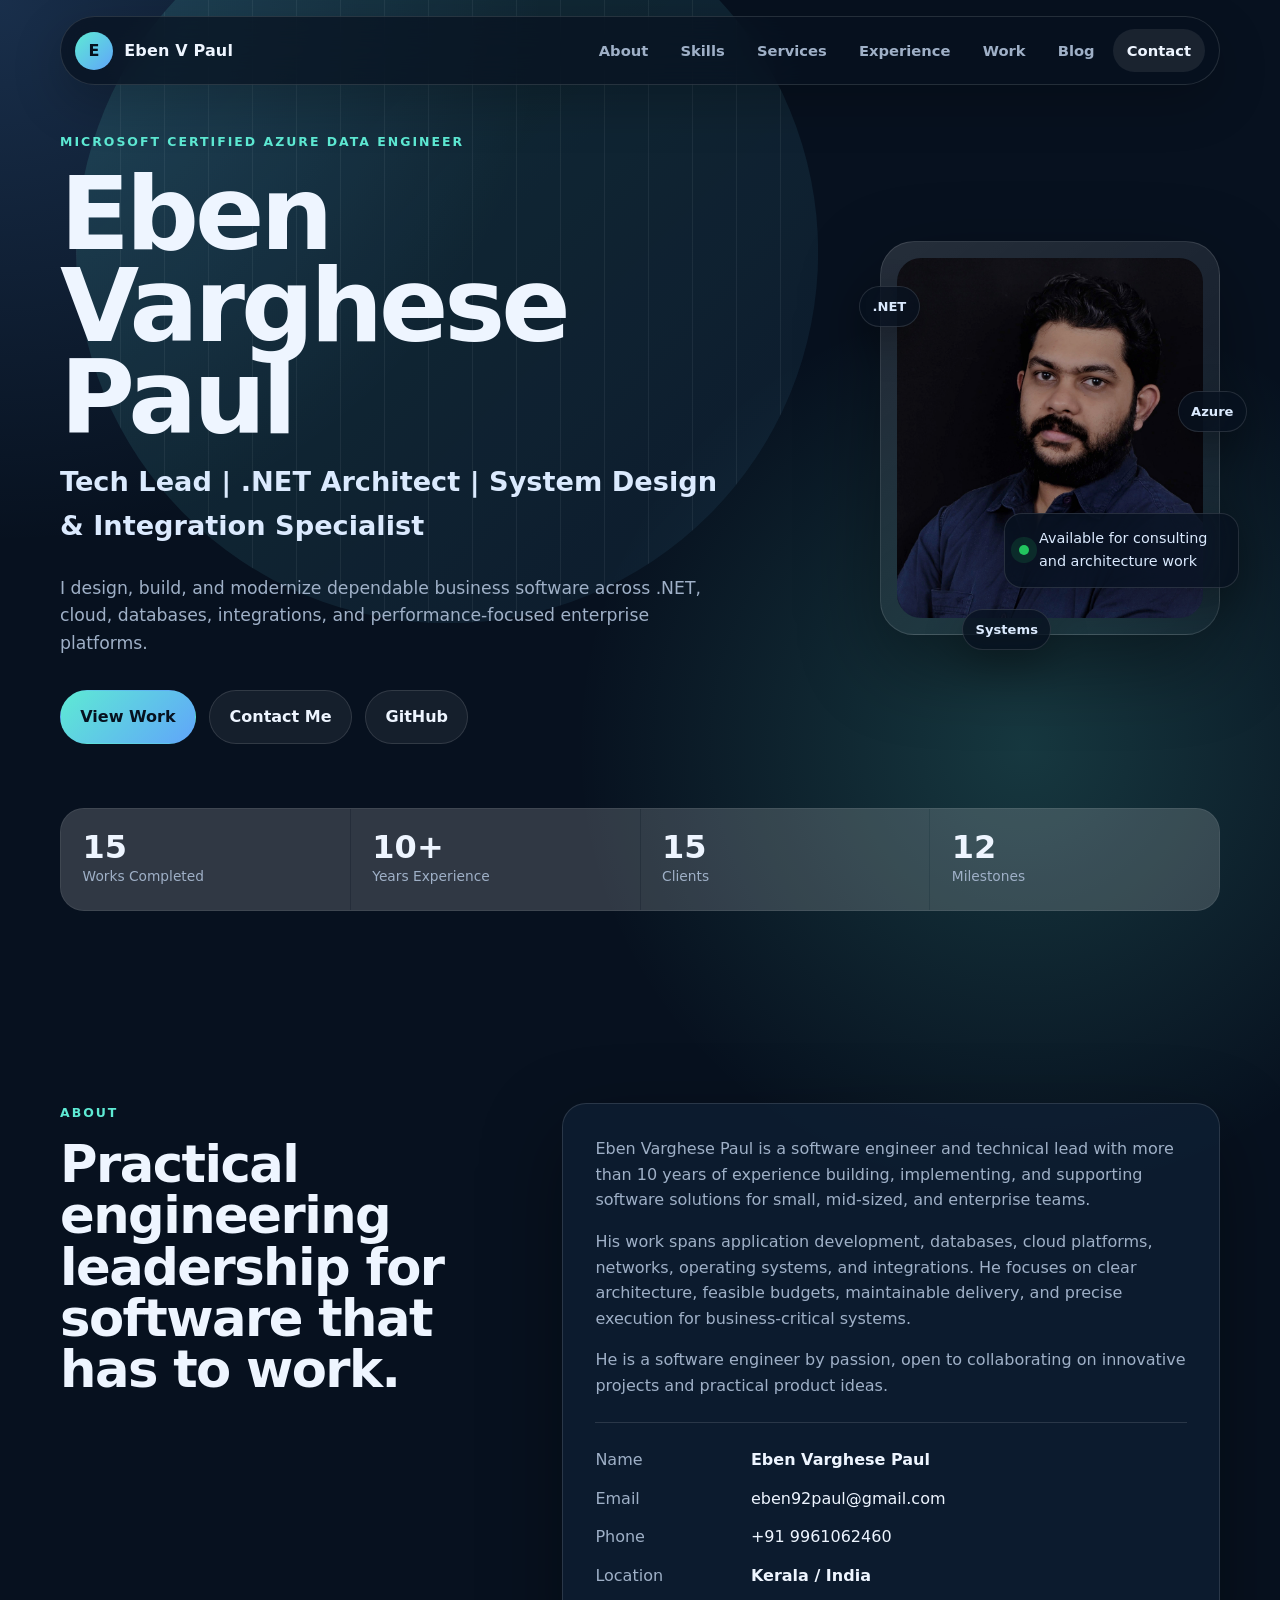
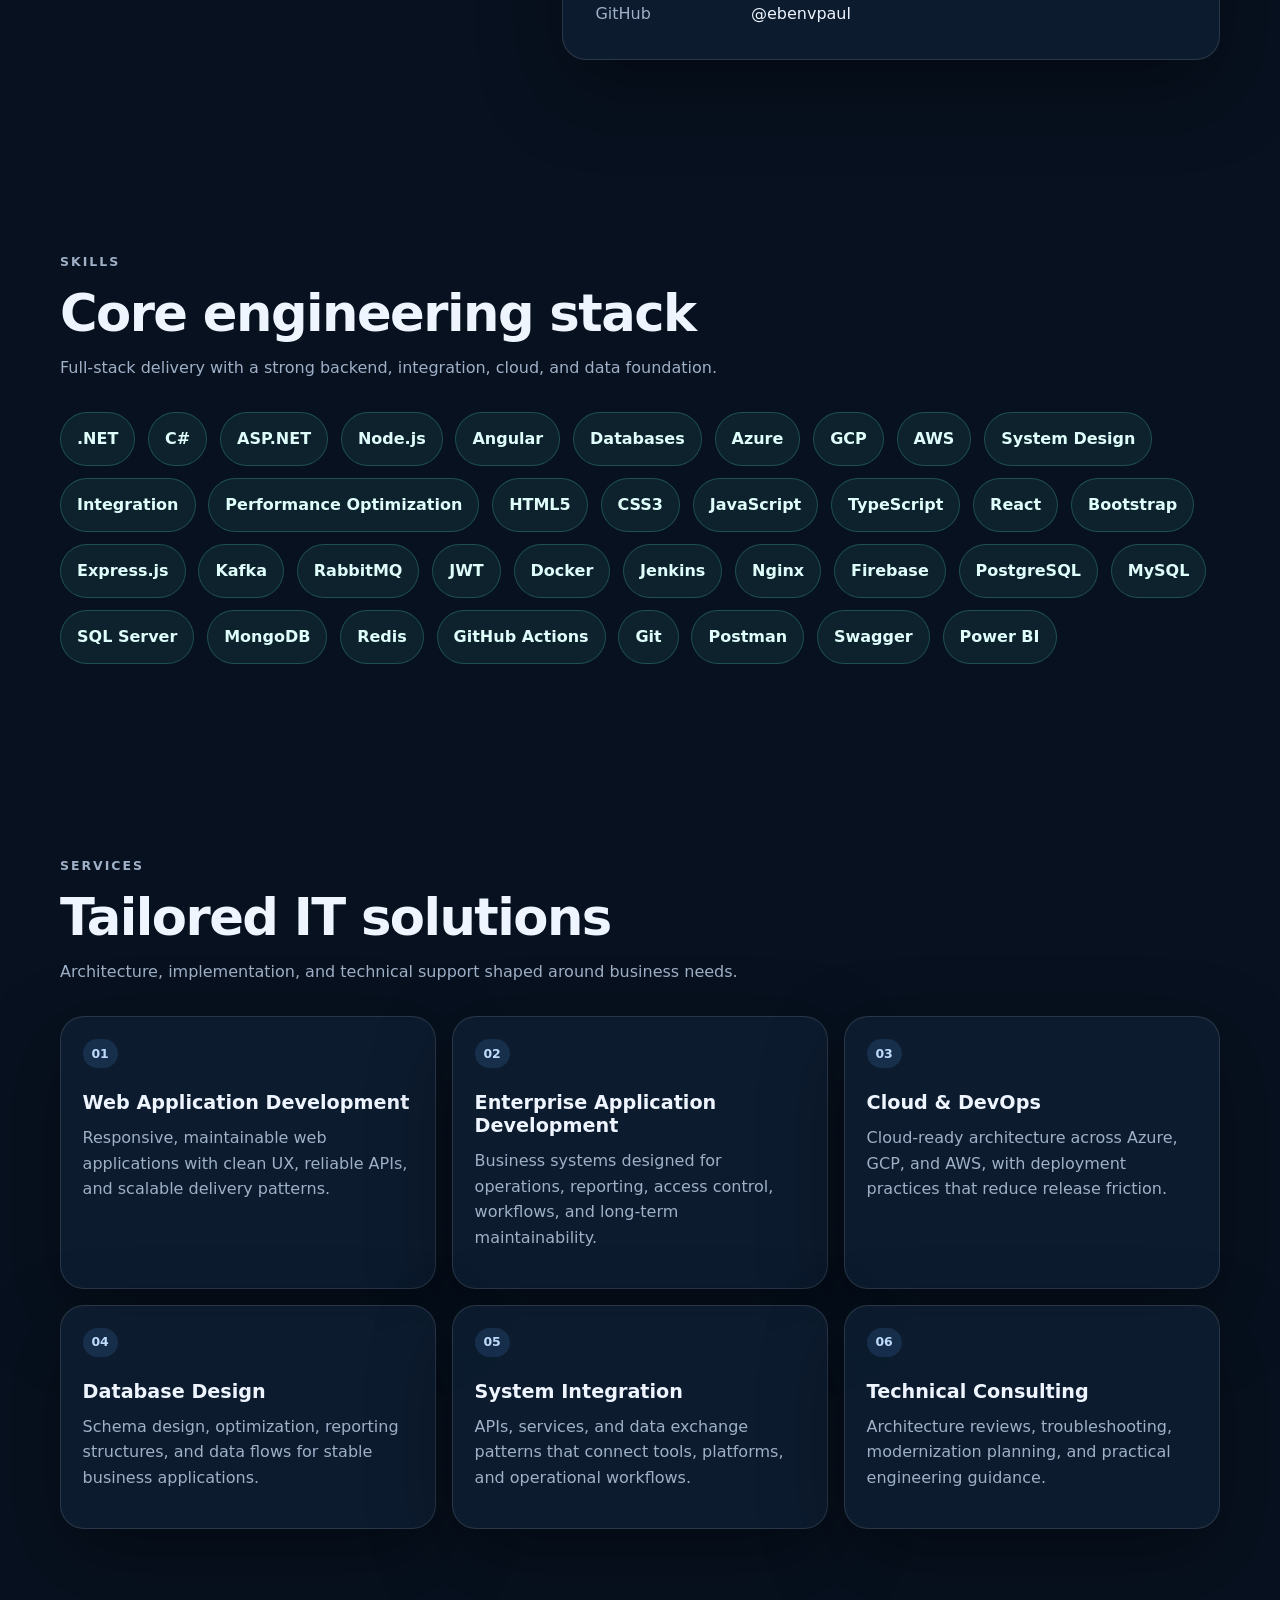
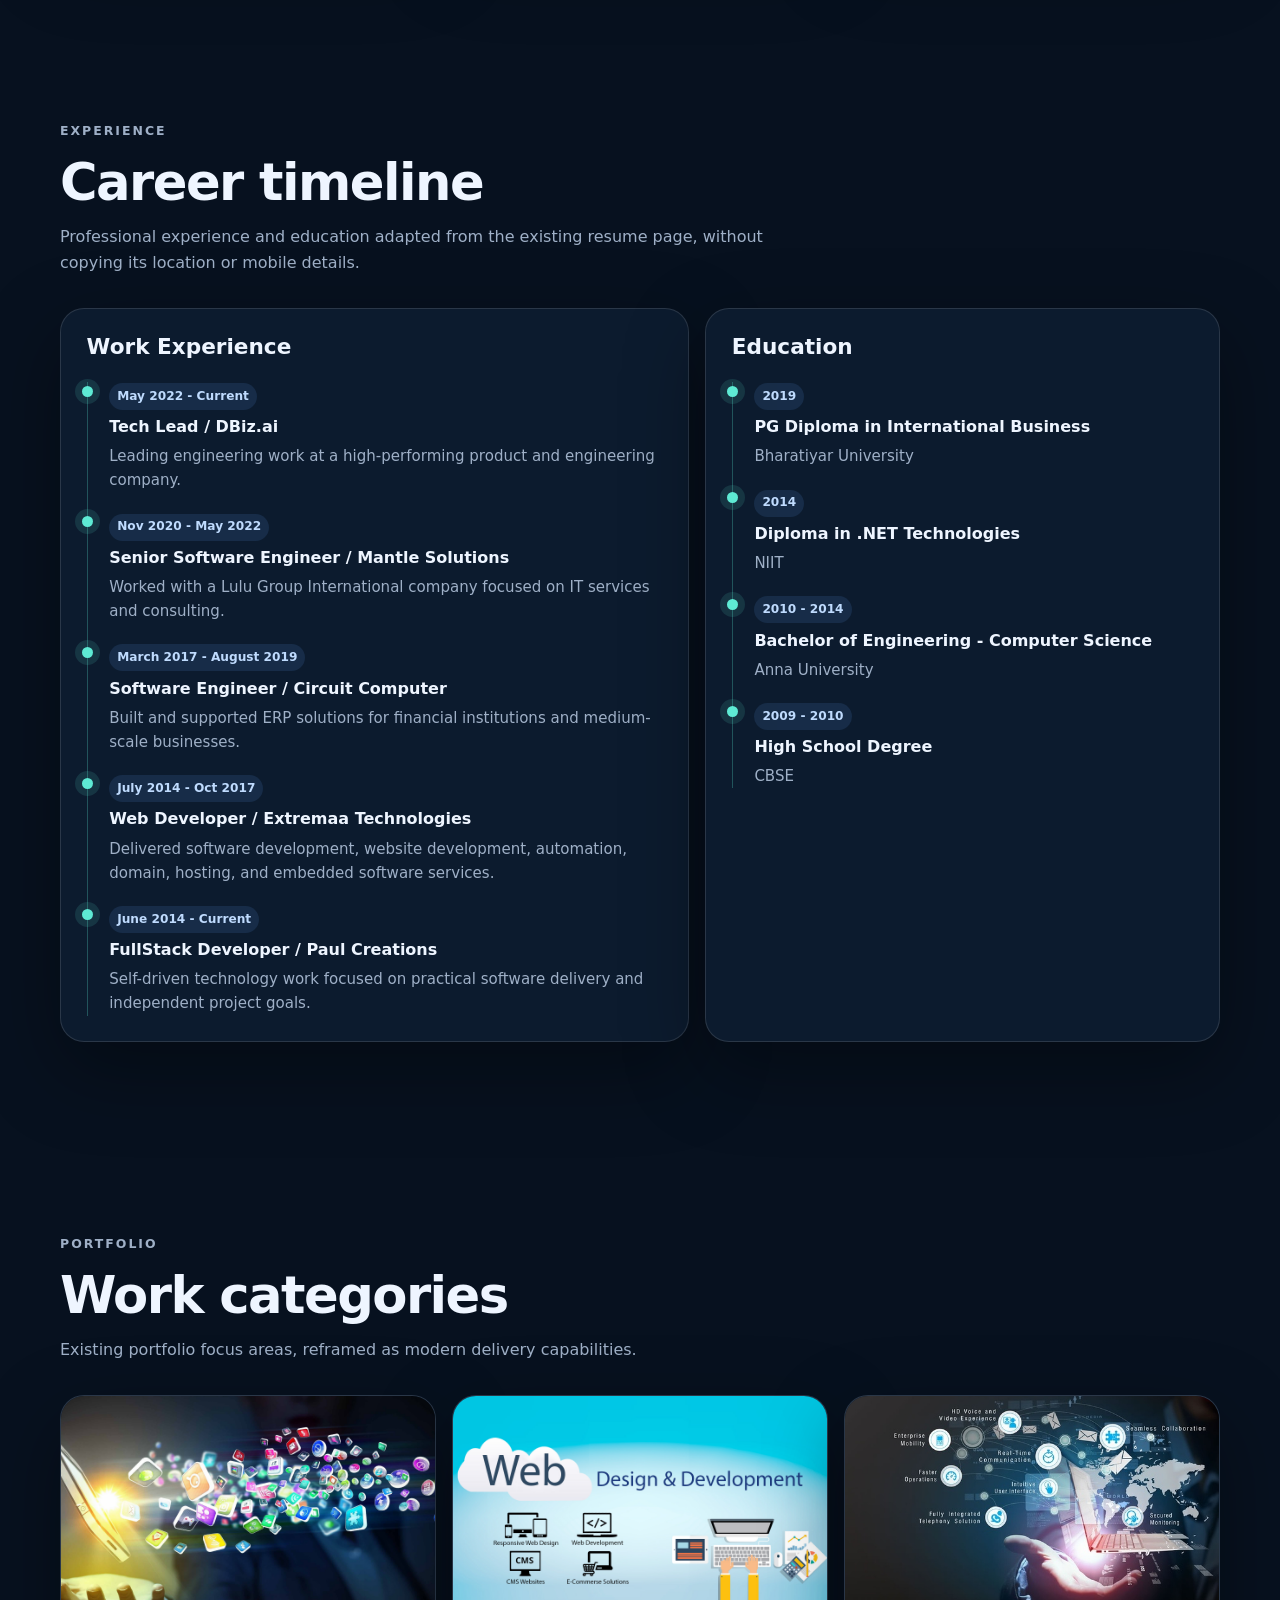
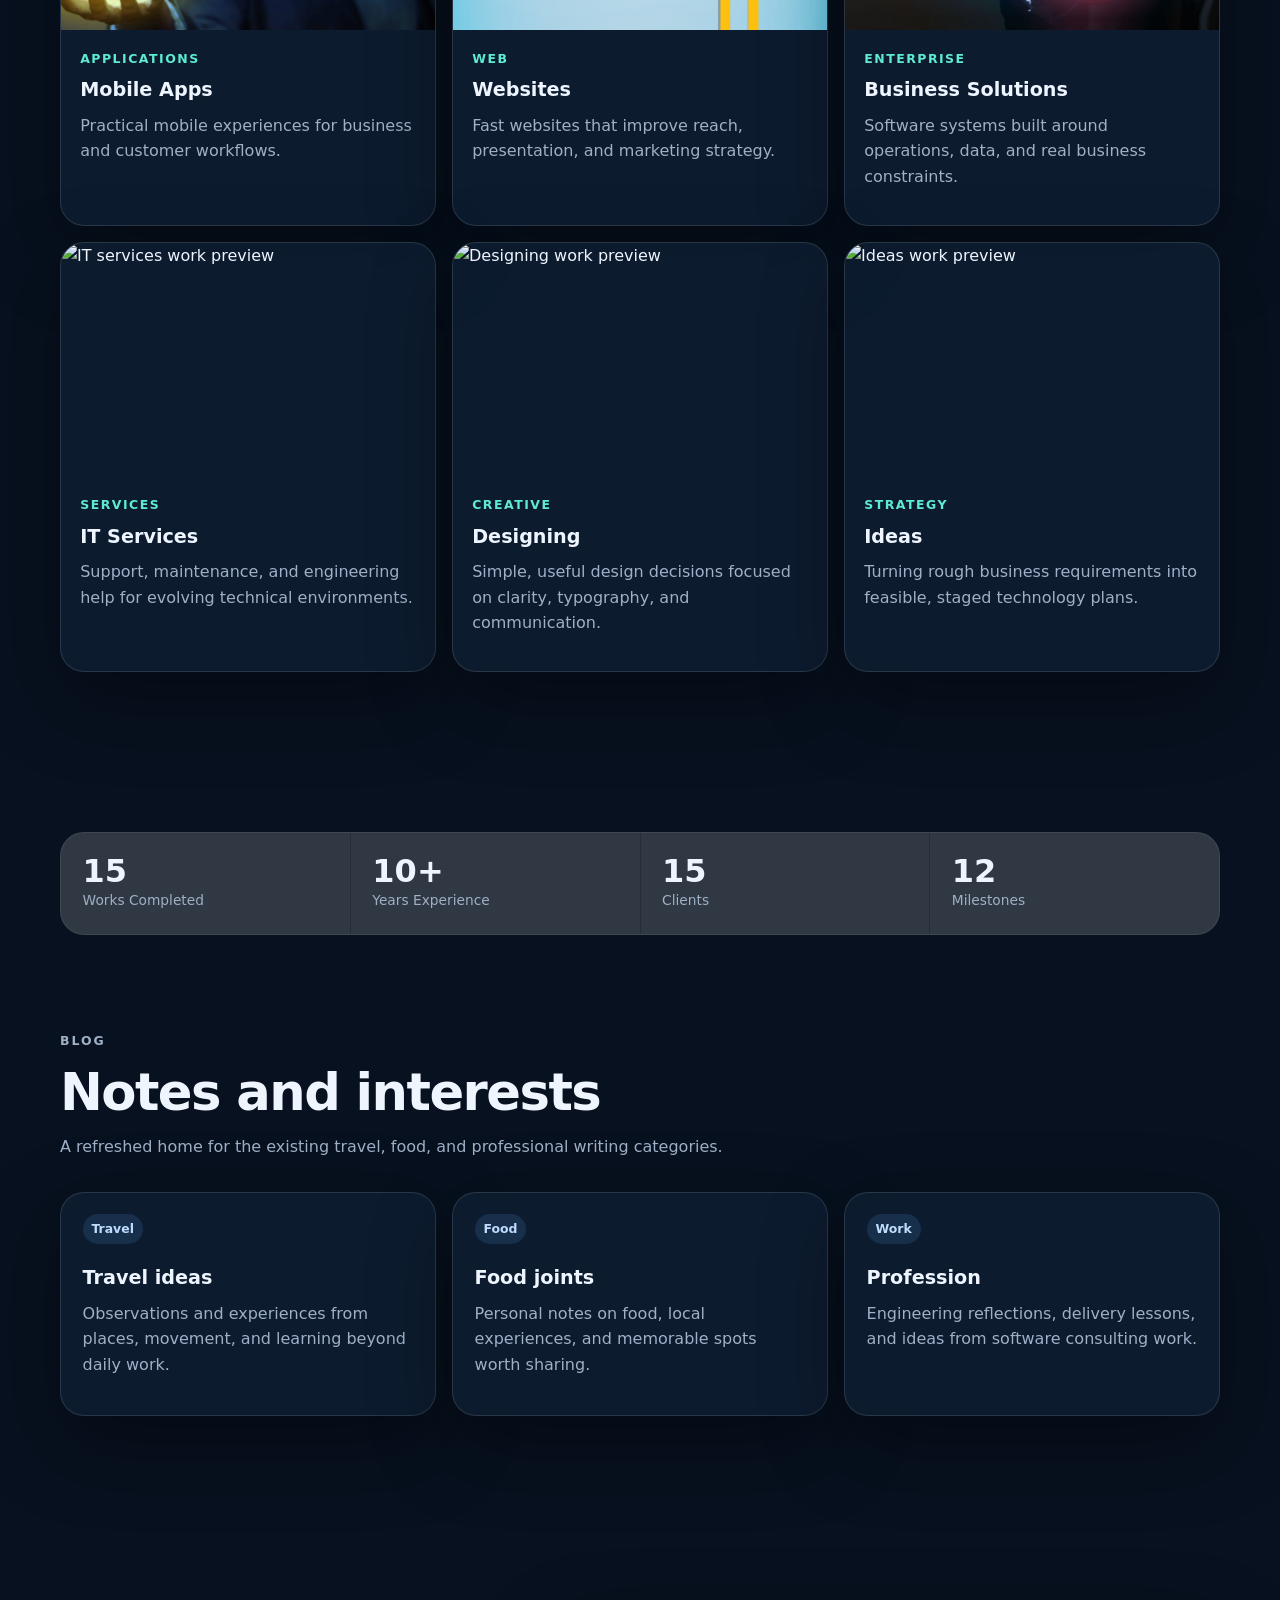
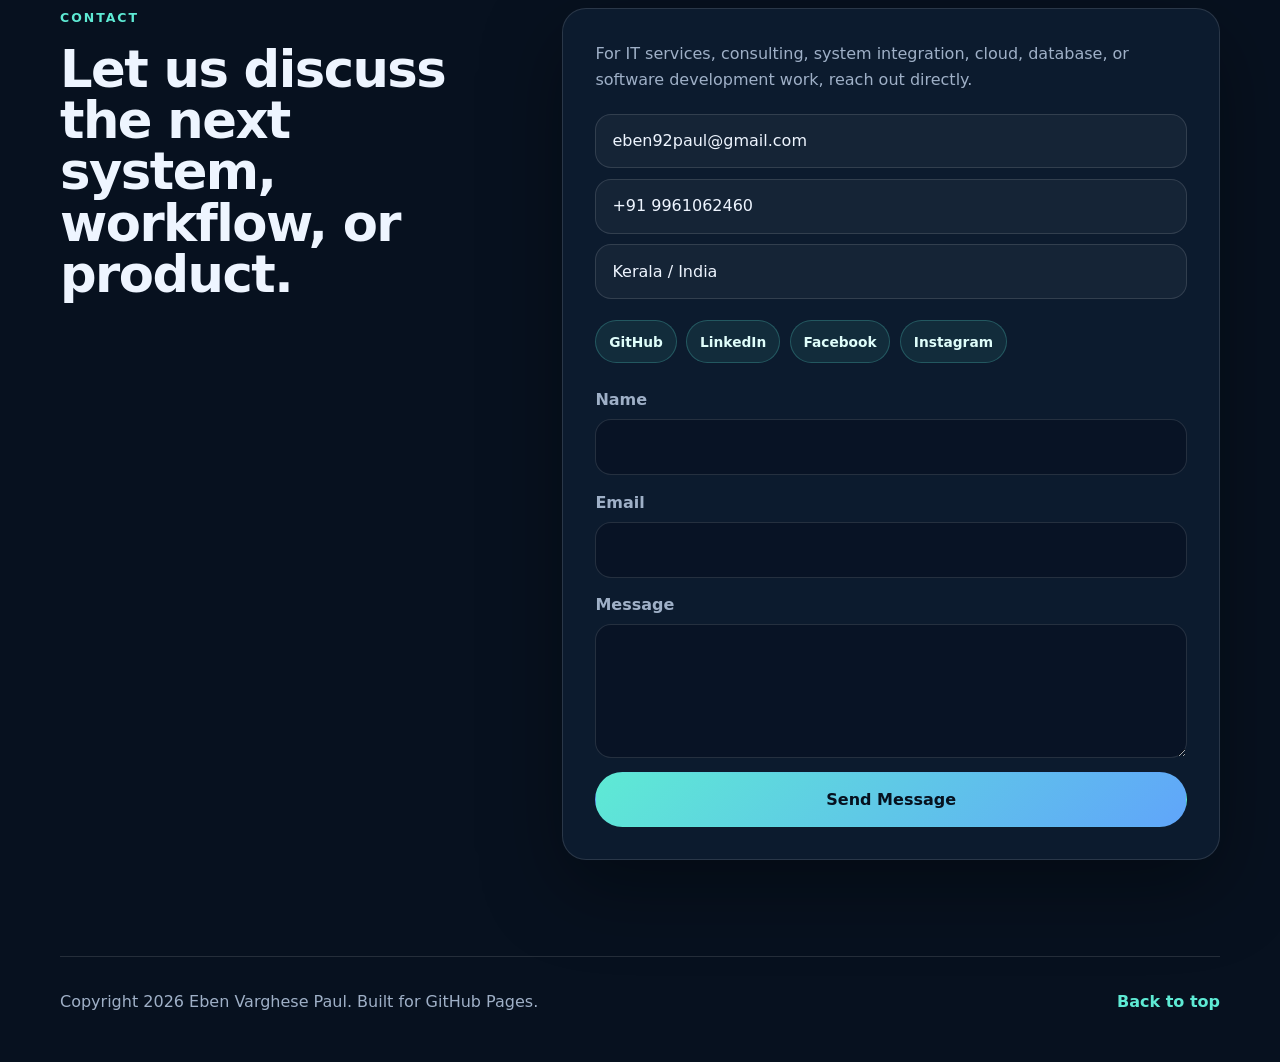
==== index.html @ 94e0a395 "Add social profiles and expanded tech stack" ====
<!DOCTYPE html>
<html lang="en">
<head>
  <meta charset="utf-8">
  <meta name="viewport" content="width=device-width, initial-scale=1">
  <title>Eben Varghese Paul | .NET Architect & Azure Data Engineer</title>
  <meta name="description" content="Portfolio of Eben Varghese Paul, Tech Lead, .NET Architect, System Design and Integration Specialist, and Microsoft Certified Azure Data Engineer.">
  <meta name="keywords" content="Eben Varghese Paul, .NET Architect, Azure Data Engineer, Tech Lead, System Design, Integration Specialist, Kerala, India">
  <meta name="author" content="Eben Varghese Paul">
  <meta property="og:type" content="website">
  <meta property="og:title" content="Eben Varghese Paul | .NET Architect & Azure Data Engineer">
  <meta property="og:description" content="Modern portfolio for enterprise software engineering, cloud, databases, integrations, and consulting.">
  <meta property="og:image" content="img/testimonial-25.jpg">
  <meta property="og:url" content="https://ebenvpaul.github.io/evphost/">
  <meta name="theme-color" content="#07111f">
  <link href="img/favicon.png" rel="icon">
  <link href="img/apple-touch-icon.png" rel="apple-touch-icon">
  <link href="css/style.css" rel="stylesheet">
</head>
<body>
  <a class="skip-link" href="#main">Skip to content</a>

  <header class="site-header" data-header>
    <a class="brand" href="#home" aria-label="Eben Varghese Paul home">
      <span class="brand-mark">E</span>
      <span>Eben V Paul</span>
    </a>
    <button class="nav-toggle" type="button" aria-expanded="false" aria-controls="site-nav" data-nav-toggle>
      <span></span>
      <span></span>
      <span></span>
      <span class="sr-only">Toggle navigation</span>
    </button>
    <nav id="site-nav" class="site-nav" data-nav>
      <a href="#about">About</a>
      <a href="#skills">Skills</a>
      <a href="#services">Services</a>
      <a href="#experience">Experience</a>
      <a href="#work">Work</a>
      <a href="#blog">Blog</a>
      <a href="#contact">Contact</a>
    </nav>
  </header>

  <main id="main">
    <section id="home" class="hero section">
      <div class="hero-bg" aria-hidden="true"></div>
      <div class="hero-grid">
        <div class="hero-copy reveal">
          <p class="eyebrow">Microsoft Certified Azure Data Engineer</p>
          <h1>Eben Varghese Paul</h1>
          <p class="hero-role">Tech Lead | .NET Architect | System Design & Integration Specialist</p>
          <p class="hero-text">I design, build, and modernize dependable business software across .NET, cloud, databases, integrations, and performance-focused enterprise platforms.</p>
          <div class="hero-actions">
            <a class="button primary" href="#work">View Work</a>
            <a class="button ghost" href="#contact">Contact Me</a>
            <a class="button ghost" href="https://github.com/ebenvpaul" target="_blank" rel="noopener noreferrer">GitHub</a>
          </div>
        </div>
        <div class="hero-panel reveal" aria-label="Profile highlights">
          <img src="img/testimonial-25.jpg" alt="Portrait of Eben Varghese Paul">
          <div class="availability-card">
            <span class="status-dot"></span>
            <span>Available for consulting and architecture work</span>
          </div>
          <div class="orbit-card top">.NET</div>
          <div class="orbit-card right">Azure</div>
          <div class="orbit-card bottom">Systems</div>
        </div>
      </div>
      <div class="hero-stats" aria-label="Professional stats">
        <div><strong>15</strong><span>Works Completed</span></div>
        <div><strong>10+</strong><span>Years Experience</span></div>
        <div><strong>15</strong><span>Clients</span></div>
        <div><strong>12</strong><span>Milestones</span></div>
      </div>
    </section>

    <section id="about" class="section content-grid">
      <div class="section-kicker reveal">
        <p class="eyebrow">About</p>
        <h2>Practical engineering leadership for software that has to work.</h2>
      </div>
      <div class="section-body reveal">
        <p>Eben Varghese Paul is a software engineer and technical lead with more than 10 years of experience building, implementing, and supporting software solutions for small, mid-sized, and enterprise teams.</p>
        <p>His work spans application development, databases, cloud platforms, networks, operating systems, and integrations. He focuses on clear architecture, feasible budgets, maintainable delivery, and precise execution for business-critical systems.</p>
        <p>He is a software engineer by passion, open to collaborating on innovative projects and practical product ideas.</p>
        <div class="profile-list">
          <span>Name</span><strong>Eben Varghese Paul</strong>
          <span>Email</span><a href="mailto:eben92paul@gmail.com">eben92paul@gmail.com</a>
          <span>Phone</span><a href="tel:+919961062460">+91 9961062460</a>
          <span>Location</span><strong>Kerala / India</strong>
          <span>GitHub</span><a href="https://github.com/ebenvpaul" target="_blank" rel="noopener noreferrer">@ebenvpaul</a>
        </div>
      </div>
    </section>

    <section id="skills" class="section">
      <div class="section-heading reveal">
        <p class="eyebrow">Skills</p>
        <h2>Core engineering stack</h2>
        <p>Full-stack delivery with a strong backend, integration, cloud, and data foundation.</p>
      </div>
      <div class="skill-cloud reveal">
        <span>.NET</span>
        <span>C#</span>
        <span>ASP.NET</span>
        <span>Node.js</span>
        <span>Angular</span>
        <span>Databases</span>
        <span>Azure</span>
        <span>GCP</span>
        <span>AWS</span>
        <span>System Design</span>
        <span>Integration</span>
        <span>Performance Optimization</span>
        <span>HTML5</span>
        <span>CSS3</span>
        <span>JavaScript</span>
        <span>TypeScript</span>
        <span>React</span>
        <span>Bootstrap</span>
        <span>Express.js</span>
        <span>Kafka</span>
        <span>RabbitMQ</span>
        <span>JWT</span>
        <span>Docker</span>
        <span>Jenkins</span>
        <span>Nginx</span>
        <span>Firebase</span>
        <span>PostgreSQL</span>
        <span>MySQL</span>
        <span>SQL Server</span>
        <span>MongoDB</span>
        <span>Redis</span>
        <span>GitHub Actions</span>
        <span>Git</span>
        <span>Postman</span>
        <span>Swagger</span>
        <span>Power BI</span>
      </div>
    </section>

    <section id="services" class="section">
      <div class="section-heading reveal">
        <p class="eyebrow">Services</p>
        <h2>Tailored IT solutions</h2>
        <p>Architecture, implementation, and technical support shaped around business needs.</p>
      </div>
      <div class="card-grid services-grid">
        <article class="glass-card reveal">
          <span class="card-number">01</span>
          <h3>Web Application Development</h3>
          <p>Responsive, maintainable web applications with clean UX, reliable APIs, and scalable delivery patterns.</p>
        </article>
        <article class="glass-card reveal">
          <span class="card-number">02</span>
          <h3>Enterprise Application Development</h3>
          <p>Business systems designed for operations, reporting, access control, workflows, and long-term maintainability.</p>
        </article>
        <article class="glass-card reveal">
          <span class="card-number">03</span>
          <h3>Cloud & DevOps</h3>
          <p>Cloud-ready architecture across Azure, GCP, and AWS, with deployment practices that reduce release friction.</p>
        </article>
        <article class="glass-card reveal">
          <span class="card-number">04</span>
          <h3>Database Design</h3>
          <p>Schema design, optimization, reporting structures, and data flows for stable business applications.</p>
        </article>
        <article class="glass-card reveal">
          <span class="card-number">05</span>
          <h3>System Integration</h3>
          <p>APIs, services, and data exchange patterns that connect tools, platforms, and operational workflows.</p>
        </article>
        <article class="glass-card reveal">
          <span class="card-number">06</span>
          <h3>Technical Consulting</h3>
          <p>Architecture reviews, troubleshooting, modernization planning, and practical engineering guidance.</p>
        </article>
      </div>
    </section>

    <section id="experience" class="section">
      <div class="section-heading reveal">
        <p class="eyebrow">Experience</p>
        <h2>Career timeline</h2>
        <p>Professional experience and education adapted from the existing resume page, without copying its location or mobile details.</p>
      </div>
      <div class="timeline-layout">
        <div class="timeline-column reveal">
          <h3>Work Experience</h3>
          <article class="timeline-item">
            <span class="timeline-date">May 2022 - Current</span>
            <h4>Tech Lead / DBiz.ai</h4>
            <p>Leading engineering work at a high-performing product and engineering company.</p>
          </article>
          <article class="timeline-item">
            <span class="timeline-date">Nov 2020 - May 2022</span>
            <h4>Senior Software Engineer / Mantle Solutions</h4>
            <p>Worked with a Lulu Group International company focused on IT services and consulting.</p>
          </article>
          <article class="timeline-item">
            <span class="timeline-date">March 2017 - August 2019</span>
            <h4>Software Engineer / Circuit Computer</h4>
            <p>Built and supported ERP solutions for financial institutions and medium-scale businesses.</p>
          </article>
          <article class="timeline-item">
            <span class="timeline-date">July 2014 - Oct 2017</span>
            <h4>Web Developer / Extremaa Technologies</h4>
            <p>Delivered software development, website development, automation, domain, hosting, and embedded software services.</p>
          </article>
          <article class="timeline-item">
            <span class="timeline-date">June 2014 - Current</span>
            <h4>FullStack Developer / Paul Creations</h4>
            <p>Self-driven technology work focused on practical software delivery and independent project goals.</p>
          </article>
        </div>
        <div class="timeline-column reveal">
          <h3>Education</h3>
          <article class="timeline-item">
            <span class="timeline-date">2019</span>
            <h4>PG Diploma in International Business</h4>
            <p>Bharatiyar University</p>
          </article>
          <article class="timeline-item">
            <span class="timeline-date">2014</span>
            <h4>Diploma in .NET Technologies</h4>
            <p>NIIT</p>
          </article>
          <article class="timeline-item">
            <span class="timeline-date">2010 - 2014</span>
            <h4>Bachelor of Engineering - Computer Science</h4>
            <p>Anna University</p>
          </article>
          <article class="timeline-item">
            <span class="timeline-date">2009 - 2010</span>
            <h4>High School Degree</h4>
            <p>CBSE</p>
          </article>
        </div>
      </div>
    </section>

    <section id="work" class="section">
      <div class="section-heading reveal">
        <p class="eyebrow">Portfolio</p>
        <h2>Work categories</h2>
        <p>Existing portfolio focus areas, reframed as modern delivery capabilities.</p>
      </div>
      <div class="work-grid">
        <article class="work-card reveal">
          <img src="img/mobileapp.jpg" alt="Mobile application work preview">
          <div><span>Applications</span><h3>Mobile Apps</h3><p>Practical mobile experiences for business and customer workflows.</p></div>
        </article>
        <article class="work-card reveal">
          <img src="img/webdevelopment.jpg" alt="Website development work preview">
          <div><span>Web</span><h3>Websites</h3><p>Fast websites that improve reach, presentation, and marketing strategy.</p></div>
        </article>
        <article class="work-card reveal">
          <img src="img/webapps.jpg" alt="Business solution work preview">
          <div><span>Enterprise</span><h3>Business Solutions</h3><p>Software systems built around operations, data, and real business constraints.</p></div>
        </article>
        <article class="work-card reveal">
          <img src="img/work-4.jpg" alt="IT services work preview">
          <div><span>Services</span><h3>IT Services</h3><p>Support, maintenance, and engineering help for evolving technical environments.</p></div>
        </article>
        <article class="work-card reveal">
          <img src="img/work-5.jpg" alt="Designing work preview">
          <div><span>Creative</span><h3>Designing</h3><p>Simple, useful design decisions focused on clarity, typography, and communication.</p></div>
        </article>
        <article class="work-card reveal">
          <img src="img/work-6.jpg" alt="Ideas work preview">
          <div><span>Strategy</span><h3>Ideas</h3><p>Turning rough business requirements into feasible, staged technology plans.</p></div>
        </article>
      </div>
    </section>

    <section class="section stats-band reveal" aria-label="Stats">
      <div><strong>15</strong><span>Works Completed</span></div>
      <div><strong>10+</strong><span>Years Experience</span></div>
      <div><strong>15</strong><span>Clients</span></div>
      <div><strong>12</strong><span>Milestones</span></div>
    </section>

    <section id="blog" class="section">
      <div class="section-heading reveal">
        <p class="eyebrow">Blog</p>
        <h2>Notes and interests</h2>
        <p>A refreshed home for the existing travel, food, and professional writing categories.</p>
      </div>
      <div class="card-grid blog-grid">
        <article class="glass-card reveal">
          <span class="tag">Travel</span>
          <h3>Travel ideas</h3>
          <p>Observations and experiences from places, movement, and learning beyond daily work.</p>
        </article>
        <article class="glass-card reveal">
          <span class="tag">Food</span>
          <h3>Food joints</h3>
          <p>Personal notes on food, local experiences, and memorable spots worth sharing.</p>
        </article>
        <article class="glass-card reveal">
          <span class="tag">Work</span>
          <h3>Profession</h3>
          <p>Engineering reflections, delivery lessons, and ideas from software consulting work.</p>
        </article>
      </div>
    </section>

    <section id="contact" class="section contact-section">
      <div class="section-kicker reveal">
        <p class="eyebrow">Contact</p>
        <h2>Let us discuss the next system, workflow, or product.</h2>
      </div>
      <div class="contact-card reveal">
        <p>For IT services, consulting, system integration, cloud, database, or software development work, reach out directly.</p>
        <div class="contact-links">
          <a href="mailto:eben92paul@gmail.com">eben92paul@gmail.com</a>
          <a href="tel:+919961062460">+91 9961062460</a>
          <span>Kerala / India</span>
        </div>
        <div class="social-links" aria-label="Social profiles">
          <a href="https://github.com/ebenvpaul" target="_blank" rel="noopener noreferrer">GitHub</a>
          <a href="https://linkedin.com/in/eben-varghese-paul-105b5365" target="_blank" rel="noopener noreferrer">LinkedIn</a>
          <a href="https://facebook.com/EbenVarghesePaul" target="_blank" rel="noopener noreferrer">Facebook</a>
          <a href="https://instagram.com/eben_varghese_paul" target="_blank" rel="noopener noreferrer">Instagram</a>
        </div>
        <form class="contact-form" action="mailto:eben92paul@gmail.com" method="post" enctype="text/plain">
          <label>
            <span>Name</span>
            <input type="text" name="name" autocomplete="name" required>
          </label>
          <label>
            <span>Email</span>
            <input type="email" name="email" autocomplete="email" required>
          </label>
          <label>
            <span>Message</span>
            <textarea name="message" rows="4" required></textarea>
          </label>
          <button class="button primary" type="submit">Send Message</button>
        </form>
      </div>
    </section>
  </main>

  <footer class="site-footer">
    <p>Copyright <span data-year></span> Eben Varghese Paul. Built for GitHub Pages.</p>
    <a href="#home">Back to top</a>
  </footer>

  <script src="js/main.js"></script>
</body>
</html>
---- css/style.css ----
:root {
  color-scheme: dark;
  --bg: #07111f;
  --bg-soft: #0b1828;
  --panel: rgba(15, 31, 52, 0.78);
  --panel-strong: rgba(21, 39, 64, 0.96);
  --text: #eef5ff;
  --muted: #9fb0c7;
  --line: rgba(255, 255, 255, 0.12);
  --accent: #5eead4;
  --accent-2: #60a5fa;
  --accent-3: #c084fc;
  --shadow: 0 28px 80px rgba(0, 0, 0, 0.36);
  --radius: 24px;
  --max: 1160px;
}

* {
  box-sizing: border-box;
}

html {
  scroll-behavior: smooth;
}

body {
  margin: 0;
  min-width: 320px;
  background:
    radial-gradient(circle at top left, rgba(96, 165, 250, 0.2), transparent 34rem),
    radial-gradient(circle at 80% 10%, rgba(94, 234, 212, 0.18), transparent 28rem),
    var(--bg);
  color: var(--text);
  font-family: Inter, ui-sans-serif, system-ui, -apple-system, BlinkMacSystemFont, "Segoe UI", sans-serif;
  line-height: 1.6;
}

body.nav-open {
  overflow: hidden;
}

img {
  display: block;
  max-width: 100%;
}

a {
  color: inherit;
  text-decoration: none;
}

button,
input,
textarea {
  font: inherit;
}

.skip-link,
.sr-only {
  position: absolute;
  width: 1px;
  height: 1px;
  padding: 0;
  margin: -1px;
  overflow: hidden;
  clip: rect(0, 0, 0, 0);
  white-space: nowrap;
  border: 0;
}

.skip-link:focus {
  z-index: 1000;
  top: 1rem;
  left: 1rem;
  width: auto;
  height: auto;
  padding: .75rem 1rem;
  clip: auto;
  border-radius: 999px;
  background: var(--accent);
  color: #04111d;
}

.site-header {
  position: fixed;
  z-index: 100;
  top: 0;
  left: 50%;
  display: flex;
  width: min(calc(100% - 32px), var(--max));
  align-items: center;
  justify-content: space-between;
  gap: 1rem;
  transform: translateX(-50%);
  margin-top: 16px;
  padding: 12px 14px;
  border: 1px solid var(--line);
  border-radius: 999px;
  background: rgba(7, 17, 31, 0.72);
  box-shadow: 0 18px 50px rgba(0, 0, 0, 0.22);
  backdrop-filter: blur(18px);
  transition: background .3s ease, border-color .3s ease, transform .3s ease;
}

.site-header.is-scrolled {
  border-color: rgba(94, 234, 212, 0.22);
  background: rgba(7, 17, 31, 0.9);
}

.brand {
  display: inline-flex;
  align-items: center;
  gap: .7rem;
  font-weight: 800;
  letter-spacing: .01em;
}

.brand-mark {
  display: grid;
  width: 38px;
  height: 38px;
  place-items: center;
  border-radius: 50%;
  background: linear-gradient(135deg, var(--accent), var(--accent-2));
  color: #06111f;
}

.site-nav {
  display: flex;
  align-items: center;
  gap: .25rem;
}

.site-nav a {
  border-radius: 999px;
  padding: .62rem .88rem;
  color: var(--muted);
  font-size: .92rem;
  font-weight: 700;
  transition: color .2s ease, background .2s ease;
}

.site-nav a:hover,
.site-nav a:focus-visible,
.site-nav a.active {
  background: rgba(255, 255, 255, 0.08);
  color: var(--text);
}

.nav-toggle {
  display: none;
  width: 42px;
  height: 42px;
  border: 1px solid var(--line);
  border-radius: 50%;
  background: rgba(255, 255, 255, 0.06);
  color: var(--text);
}

.nav-toggle span:not(.sr-only) {
  display: block;
  width: 18px;
  height: 2px;
  margin: 4px auto;
  border-radius: 999px;
  background: currentColor;
}

.section {
  width: min(calc(100% - 32px), var(--max));
  margin: 0 auto;
  padding: 96px 0;
}

.hero {
  position: relative;
  display: grid;
  min-height: 100vh;
  align-content: center;
  padding-top: 132px;
}

.hero-bg {
  position: absolute;
  inset: 0 50% auto auto;
  width: 58vw;
  height: 58vw;
  min-width: 360px;
  min-height: 360px;
  transform: translate(24%, -16%);
  border-radius: 50%;
  background:
    linear-gradient(135deg, rgba(94, 234, 212, 0.18), rgba(96, 165, 250, 0.08)),
    repeating-linear-gradient(90deg, rgba(255,255,255,.08) 0 1px, transparent 1px 44px);
  filter: blur(.2px);
  opacity: .8;
  pointer-events: none;
}

.hero-grid {
  position: relative;
  display: grid;
  grid-template-columns: minmax(0, 1.08fr) minmax(320px, .72fr);
  align-items: center;
  gap: 4rem;
}

.eyebrow {
  margin: 0 0 1rem;
  color: var(--accent);
  font-size: .78rem;
  font-weight: 800;
  letter-spacing: .16em;
  text-transform: uppercase;
}

h1,
h2,
h3,
p {
  margin-top: 0;
}

h1 {
  max-width: 820px;
  margin-bottom: 1rem;
  font-size: clamp(3.4rem, 8vw, 7.8rem);
  line-height: .9;
  letter-spacing: -.04em;
}

h2 {
  margin-bottom: 1rem;
  font-size: clamp(2rem, 4vw, 4rem);
  line-height: 1;
  letter-spacing: -.03em;
}

h3 {
  margin-bottom: .7rem;
  font-size: 1.2rem;
  line-height: 1.2;
}

.hero-role {
  max-width: 820px;
  color: #dbeafe;
  font-size: clamp(1.15rem, 2.2vw, 1.7rem);
  font-weight: 700;
}

.hero-text,
.section-heading p,
.section-body p,
.glass-card p,
.work-card p,
.contact-card p,
.site-footer {
  color: var(--muted);
}

.hero-text {
  max-width: 720px;
  font-size: 1.08rem;
}

.hero-actions {
  display: flex;
  flex-wrap: wrap;
  gap: .85rem;
  margin-top: 2rem;
}

.button {
  display: inline-flex;
  align-items: center;
  justify-content: center;
  min-height: 48px;
  border: 1px solid transparent;
  border-radius: 999px;
  padding: .85rem 1.2rem;
  cursor: pointer;
  font-weight: 800;
  transition: transform .2s ease, border-color .2s ease, background .2s ease;
}

.button:hover,
.button:focus-visible {
  transform: translateY(-2px);
}

.button.primary {
  background: linear-gradient(135deg, var(--accent), var(--accent-2));
  color: #06111f;
}

.button.ghost {
  border-color: var(--line);
  background: rgba(255, 255, 255, 0.06);
  color: var(--text);
}

.hero-panel {
  position: relative;
  justify-self: end;
  width: min(100%, 340px);
  padding: 16px;
  border: 1px solid var(--line);
  border-radius: 34px;
  background: linear-gradient(145deg, rgba(255,255,255,.12), rgba(255,255,255,.03));
  box-shadow: var(--shadow);
}

.hero-panel img {
  width: 100%;
  aspect-ratio: 4 / 4.7;
  object-fit: cover;
  border-radius: 24px;
  filter: saturate(1.04) contrast(1.02);
}

.availability-card,
.orbit-card {
  position: absolute;
  border: 1px solid var(--line);
  background: rgba(7, 17, 31, 0.78);
  box-shadow: 0 14px 40px rgba(0, 0, 0, 0.3);
  backdrop-filter: blur(16px);
}

.availability-card {
  right: -20px;
  bottom: 46px;
  display: flex;
  max-width: 235px;
  align-items: center;
  gap: .65rem;
  border-radius: 18px;
  padding: .85rem;
  color: #dbeafe;
  font-size: .9rem;
}

.status-dot {
  width: 10px;
  height: 10px;
  flex: 0 0 auto;
  border-radius: 50%;
  background: #22c55e;
  box-shadow: 0 0 0 8px rgba(34, 197, 94, .14);
}

.orbit-card {
  border-radius: 999px;
  padding: .55rem .78rem;
  color: #dbeafe;
  font-size: .82rem;
  font-weight: 800;
}

.orbit-card.top {
  top: 44px;
  left: -22px;
}

.orbit-card.right {
  top: 38%;
  right: -28px;
}

.orbit-card.bottom {
  bottom: -16px;
  left: 24%;
}

.hero-stats,
.stats-band {
  display: grid;
  grid-template-columns: repeat(4, 1fr);
  gap: 1px;
  overflow: hidden;
  margin-top: 4rem;
  border: 1px solid var(--line);
  border-radius: var(--radius);
  background: var(--line);
}

.hero-stats div,
.stats-band div {
  padding: 1.35rem;
  background: rgba(255, 255, 255, 0.05);
}

.hero-stats strong,
.stats-band strong {
  display: block;
  color: var(--text);
  font-size: 2rem;
  line-height: 1;
}

.hero-stats span,
.stats-band span {
  color: var(--muted);
  font-size: .86rem;
}

.content-grid,
.contact-section {
  display: grid;
  grid-template-columns: .8fr 1.2fr;
  gap: 4rem;
  align-items: start;
}

.section-body,
.contact-card,
.glass-card {
  border: 1px solid var(--line);
  border-radius: var(--radius);
  background: var(--panel);
  box-shadow: var(--shadow);
}

.section-body,
.contact-card {
  padding: clamp(1.3rem, 3vw, 2rem);
}

.profile-list {
  display: grid;
  grid-template-columns: minmax(90px, .32fr) 1fr;
  gap: .8rem 1rem;
  margin-top: 1.5rem;
  padding-top: 1.5rem;
  border-top: 1px solid var(--line);
}

.profile-list span {
  color: var(--muted);
}

.profile-list a,
.profile-list strong {
  color: var(--text);
}

.section-heading {
  max-width: 760px;
  margin-bottom: 2rem;
}

.skill-cloud {
  display: flex;
  flex-wrap: wrap;
  gap: .8rem;
}

.skill-cloud span {
  border: 1px solid rgba(94, 234, 212, 0.22);
  border-radius: 999px;
  padding: .8rem 1rem;
  background: rgba(94, 234, 212, 0.08);
  color: #dffdfa;
  font-weight: 800;
}

.card-grid {
  display: grid;
  grid-template-columns: repeat(3, 1fr);
  gap: 1rem;
}

.glass-card {
  padding: 1.35rem;
  transition: transform .25s ease, border-color .25s ease, background .25s ease;
}

.glass-card:hover {
  transform: translateY(-6px);
  border-color: rgba(94, 234, 212, 0.35);
  background: var(--panel-strong);
}

.card-number,
.tag {
  display: inline-flex;
  margin-bottom: 1.4rem;
  border-radius: 999px;
  padding: .3rem .55rem;
  background: rgba(96, 165, 250, 0.14);
  color: #bfdbfe;
  font-size: .78rem;
  font-weight: 900;
}

.work-grid {
  display: grid;
  grid-template-columns: repeat(3, 1fr);
  gap: 1rem;
}

.timeline-layout {
  display: grid;
  grid-template-columns: 1.1fr .9fr;
  gap: 1rem;
}

.timeline-column {
  border: 1px solid var(--line);
  border-radius: var(--radius);
  padding: clamp(1.2rem, 3vw, 1.6rem);
  background: var(--panel);
  box-shadow: var(--shadow);
}

.timeline-column h3 {
  margin-bottom: 1.35rem;
  color: var(--text);
  font-size: 1.35rem;
}

.timeline-item {
  position: relative;
  padding: 0 0 1.25rem 1.35rem;
  border-left: 1px solid rgba(94, 234, 212, 0.28);
}

.timeline-item:last-child {
  padding-bottom: 0;
}

.timeline-item::before {
  content: "";
  position: absolute;
  top: .24rem;
  left: -6px;
  width: 11px;
  height: 11px;
  border-radius: 50%;
  background: var(--accent);
  box-shadow: 0 0 0 7px rgba(94, 234, 212, 0.12);
}

.timeline-date {
  display: inline-flex;
  margin-bottom: .45rem;
  border-radius: 999px;
  padding: .24rem .5rem;
  background: rgba(96, 165, 250, 0.12);
  color: #bfdbfe;
  font-size: .76rem;
  font-weight: 900;
}

.timeline-item h4 {
  margin: 0 0 .45rem;
  color: var(--text);
  font-size: 1rem;
  line-height: 1.25;
}

.timeline-item p {
  margin-bottom: 0;
  color: var(--muted);
  font-size: .94rem;
}

.work-card {
  overflow: hidden;
  border: 1px solid var(--line);
  border-radius: var(--radius);
  background: var(--panel);
  box-shadow: var(--shadow);
  transition: transform .25s ease, border-color .25s ease;
}

.work-card:hover {
  transform: translateY(-6px);
  border-color: rgba(96, 165, 250, 0.35);
}

.work-card img {
  width: 100%;
  aspect-ratio: 16 / 10;
  object-fit: cover;
}

.work-card div {
  padding: 1.2rem;
}

.work-card span {
  display: block;
  margin-bottom: .6rem;
  color: var(--accent);
  font-size: .78rem;
  font-weight: 900;
  text-transform: uppercase;
  letter-spacing: .12em;
}

.stats-band {
  width: min(calc(100% - 32px), var(--max));
  padding: 0;
}

.contact-links {
  display: grid;
  gap: .65rem;
  margin: 1.35rem 0;
}

.contact-links a,
.contact-links span {
  border: 1px solid var(--line);
  border-radius: 16px;
  padding: .85rem 1rem;
  background: rgba(255, 255, 255, 0.04);
}

.social-links {
  display: flex;
  flex-wrap: wrap;
  gap: .6rem;
  margin: 1.1rem 0 1.5rem;
}

.social-links a {
  border: 1px solid rgba(94, 234, 212, 0.24);
  border-radius: 999px;
  padding: .58rem .8rem;
  background: rgba(94, 234, 212, 0.08);
  color: #dffdfa;
  font-size: .86rem;
  font-weight: 800;
  transition: transform .2s ease, border-color .2s ease, background .2s ease;
}

.social-links a:hover,
.social-links a:focus-visible {
  transform: translateY(-2px);
  border-color: rgba(94, 234, 212, 0.42);
  background: rgba(94, 234, 212, 0.14);
}

.contact-form {
  display: grid;
  gap: .9rem;
  margin-top: 1.5rem;
}

.contact-form label {
  display: grid;
  gap: .4rem;
  color: var(--muted);
  font-weight: 700;
}

.contact-form input,
.contact-form textarea {
  width: 100%;
  border: 1px solid var(--line);
  border-radius: 16px;
  padding: .9rem 1rem;
  background: rgba(2, 6, 23, 0.36);
  color: var(--text);
  outline: none;
}

.contact-form input:focus,
.contact-form textarea:focus {
  border-color: var(--accent);
  box-shadow: 0 0 0 4px rgba(94, 234, 212, 0.12);
}

.site-footer {
  display: flex;
  width: min(calc(100% - 32px), var(--max));
  align-items: center;
  justify-content: space-between;
  gap: 1rem;
  margin: 0 auto;
  padding: 2rem 0 3rem;
  border-top: 1px solid var(--line);
}

.site-footer p {
  margin: 0;
}

.site-footer a {
  color: var(--accent);
  font-weight: 800;
}

.reveal {
  animation: reveal-up .72s ease both;
}

@keyframes reveal-up {
  from {
    opacity: 0;
    transform: translateY(18px);
  }

  to {
    opacity: 1;
    transform: translateY(0);
  }
}

@media (max-width: 920px) {
  .nav-toggle {
    display: block;
  }

  .site-nav {
    position: fixed;
    inset: 72px 0 auto 0;
    display: none;
    width: 100%;
    flex-direction: column;
    align-items: stretch;
    border: 1px solid var(--line);
    border-radius: 24px;
    padding: .8rem;
    background: rgba(7, 17, 31, 0.96);
  }

  .site-nav.is-open {
    display: flex;
  }

  .site-nav a {
    padding: .9rem 1rem;
  }

  .hero-grid,
  .content-grid,
  .contact-section {
    grid-template-columns: 1fr;
  }

  .hero-panel {
    justify-self: start;
  }

  .card-grid,
  .work-grid,
  .timeline-layout {
    grid-template-columns: repeat(2, 1fr);
  }
}

@media (max-width: 640px) {
  .site-header {
    width: min(calc(100% - 20px), var(--max));
    margin-top: 10px;
  }

  .brand span:last-child {
    display: none;
  }

  .section {
    width: min(calc(100% - 24px), var(--max));
    padding: 70px 0;
  }

  .hero {
    padding-top: 108px;
  }

  .hero-grid {
    gap: 2rem;
  }

  .hero-actions {
    align-items: stretch;
    flex-direction: column;
  }

  .hero-stats,
  .stats-band,
  .card-grid,
  .work-grid,
  .timeline-layout {
    grid-template-columns: 1fr;
  }

  .availability-card,
  .orbit-card {
    position: static;
    margin-top: .8rem;
  }

  .profile-list {
    grid-template-columns: 1fr;
  }

  .site-footer {
    align-items: flex-start;
    flex-direction: column;
  }
}

@media (prefers-reduced-motion: reduce) {
  *,
  *::before,
  *::after {
    scroll-behavior: auto !important;
    transition-duration: .01ms !important;
    animation-duration: .01ms !important;
    animation-iteration-count: 1 !important;
  }

  .reveal {
    animation: none;
  }
}
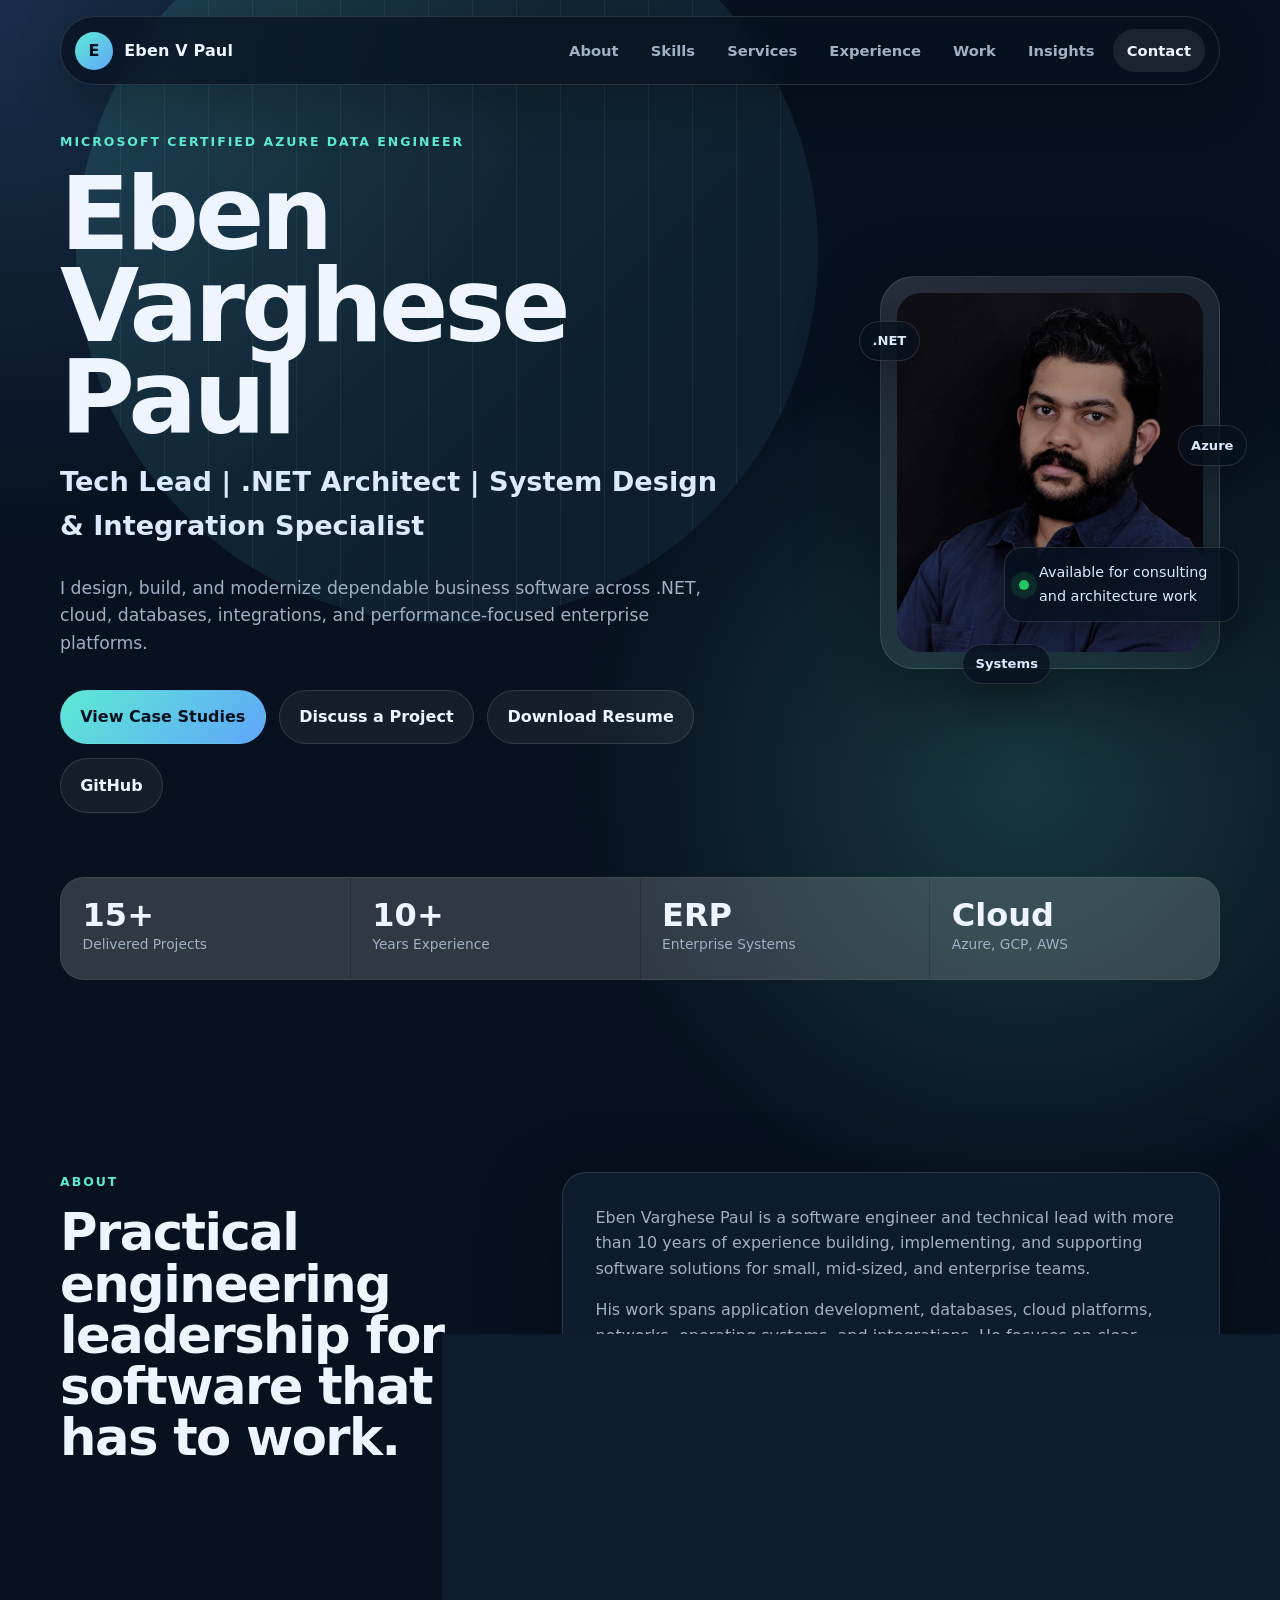
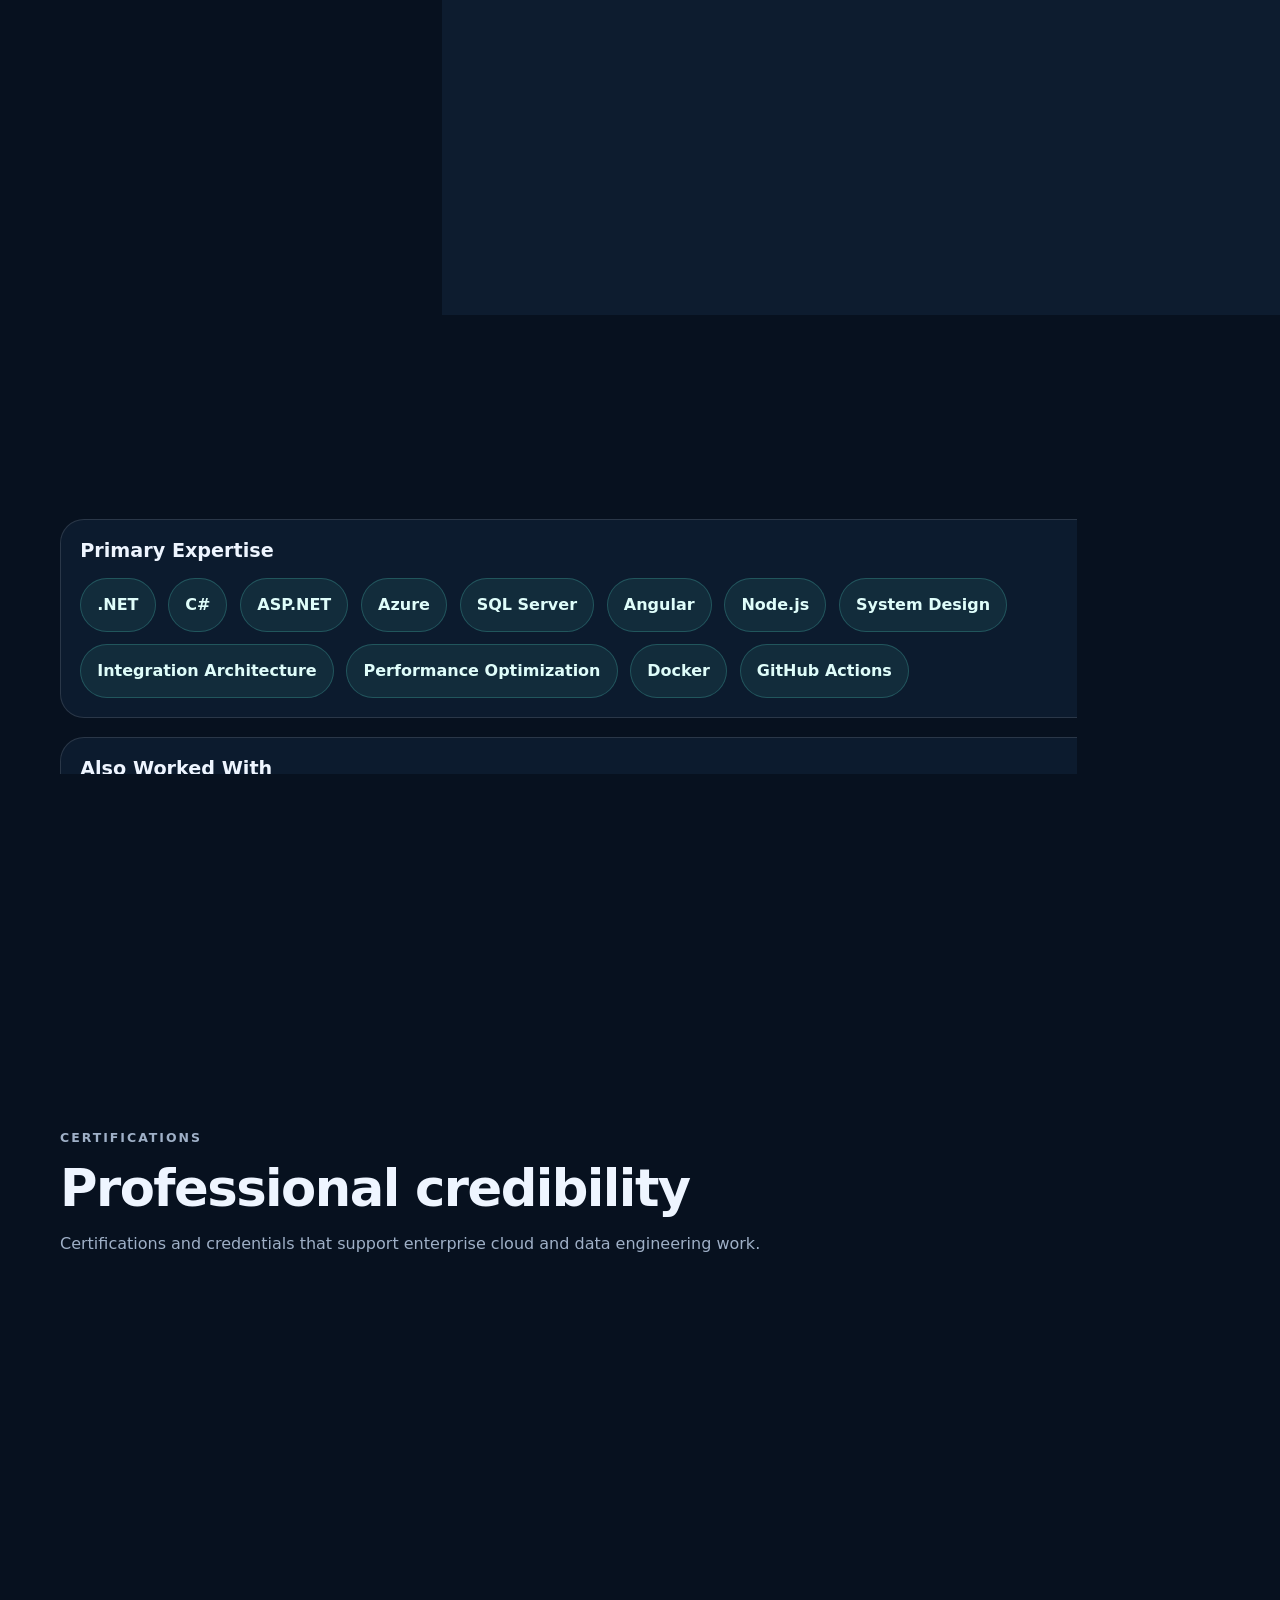
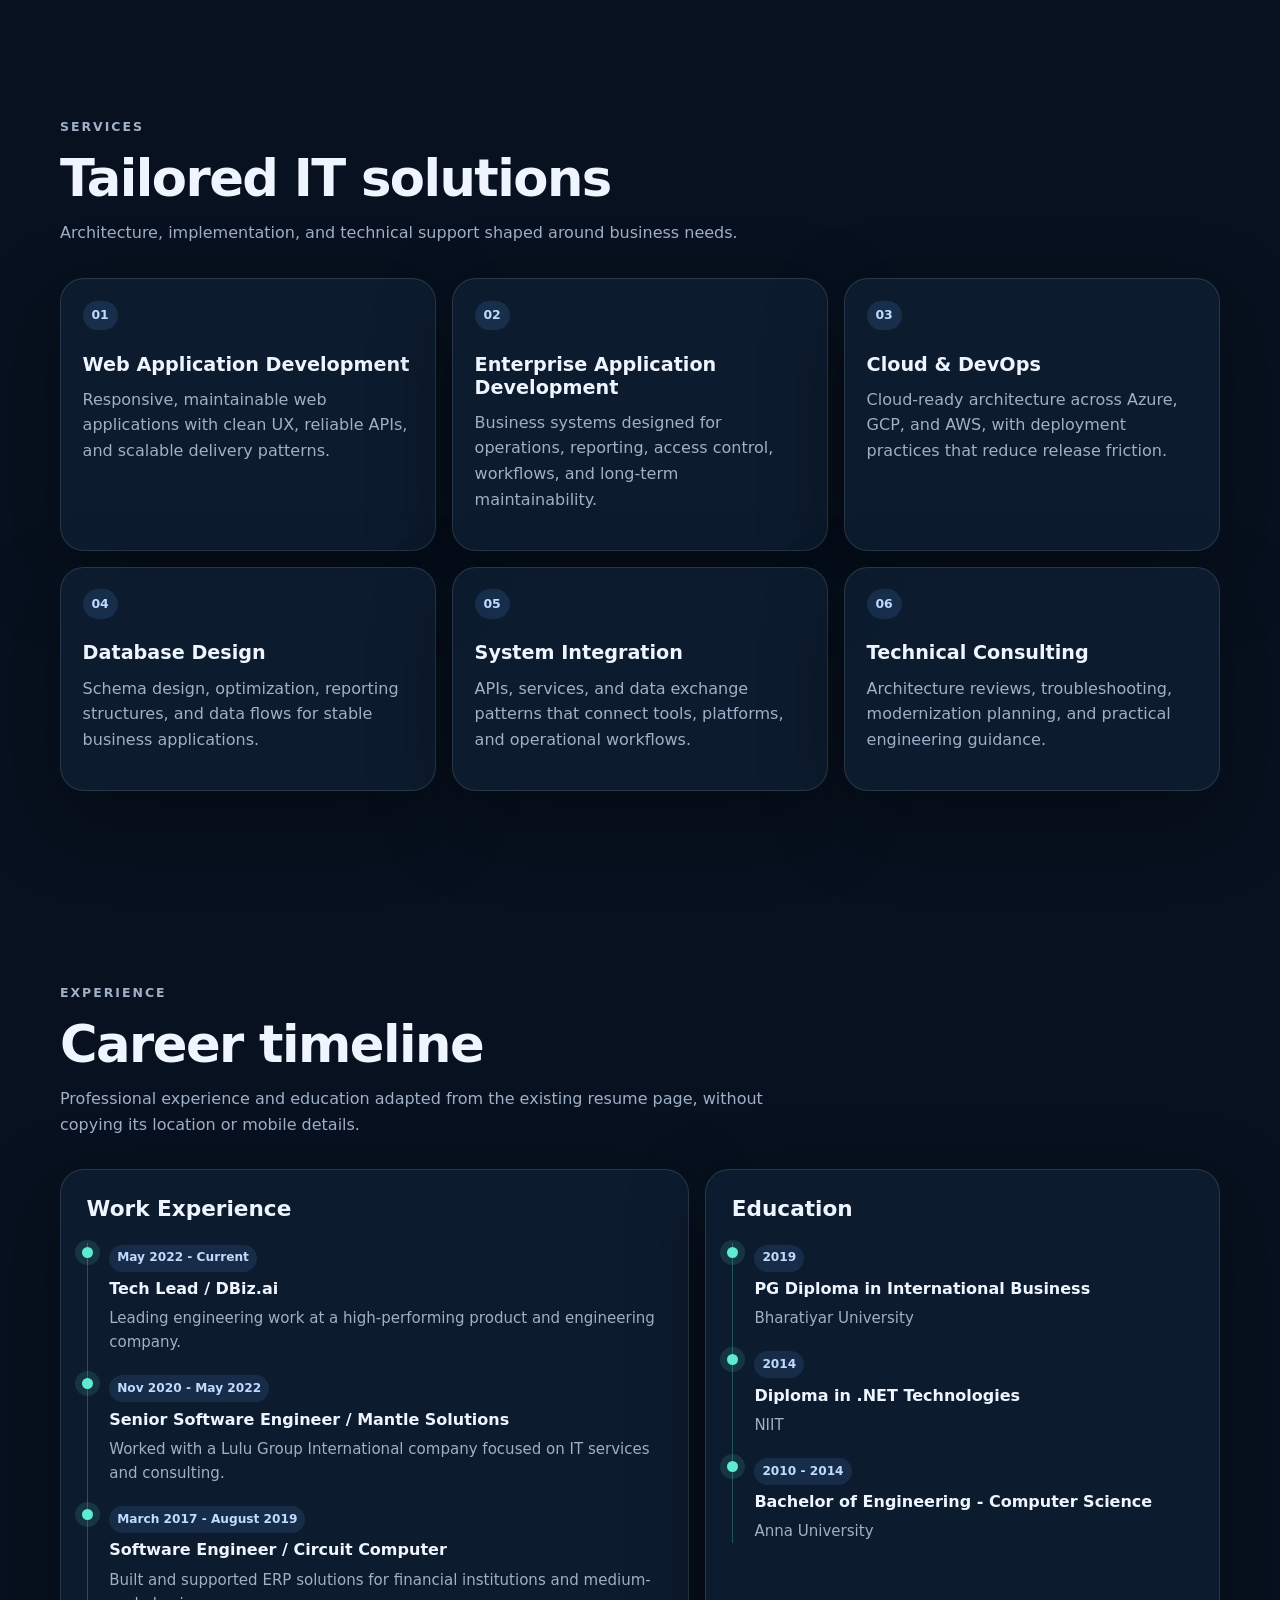
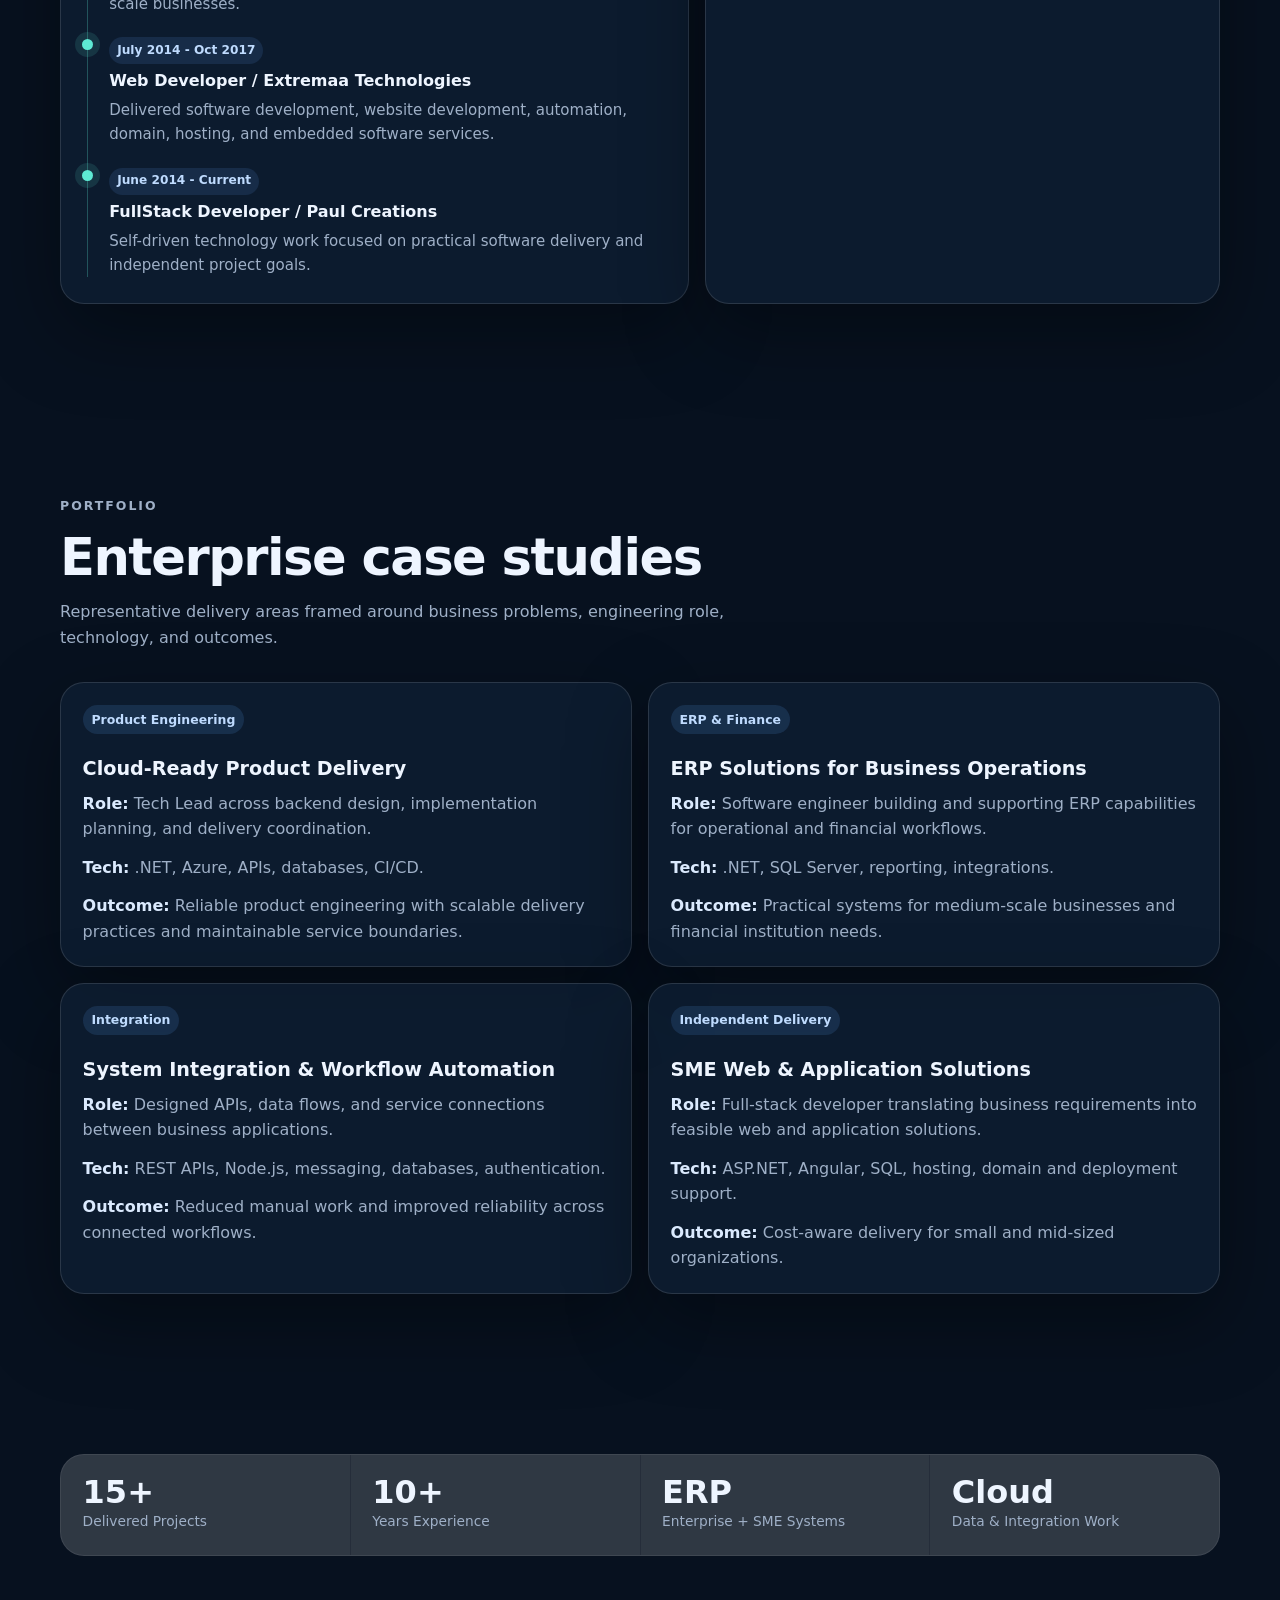
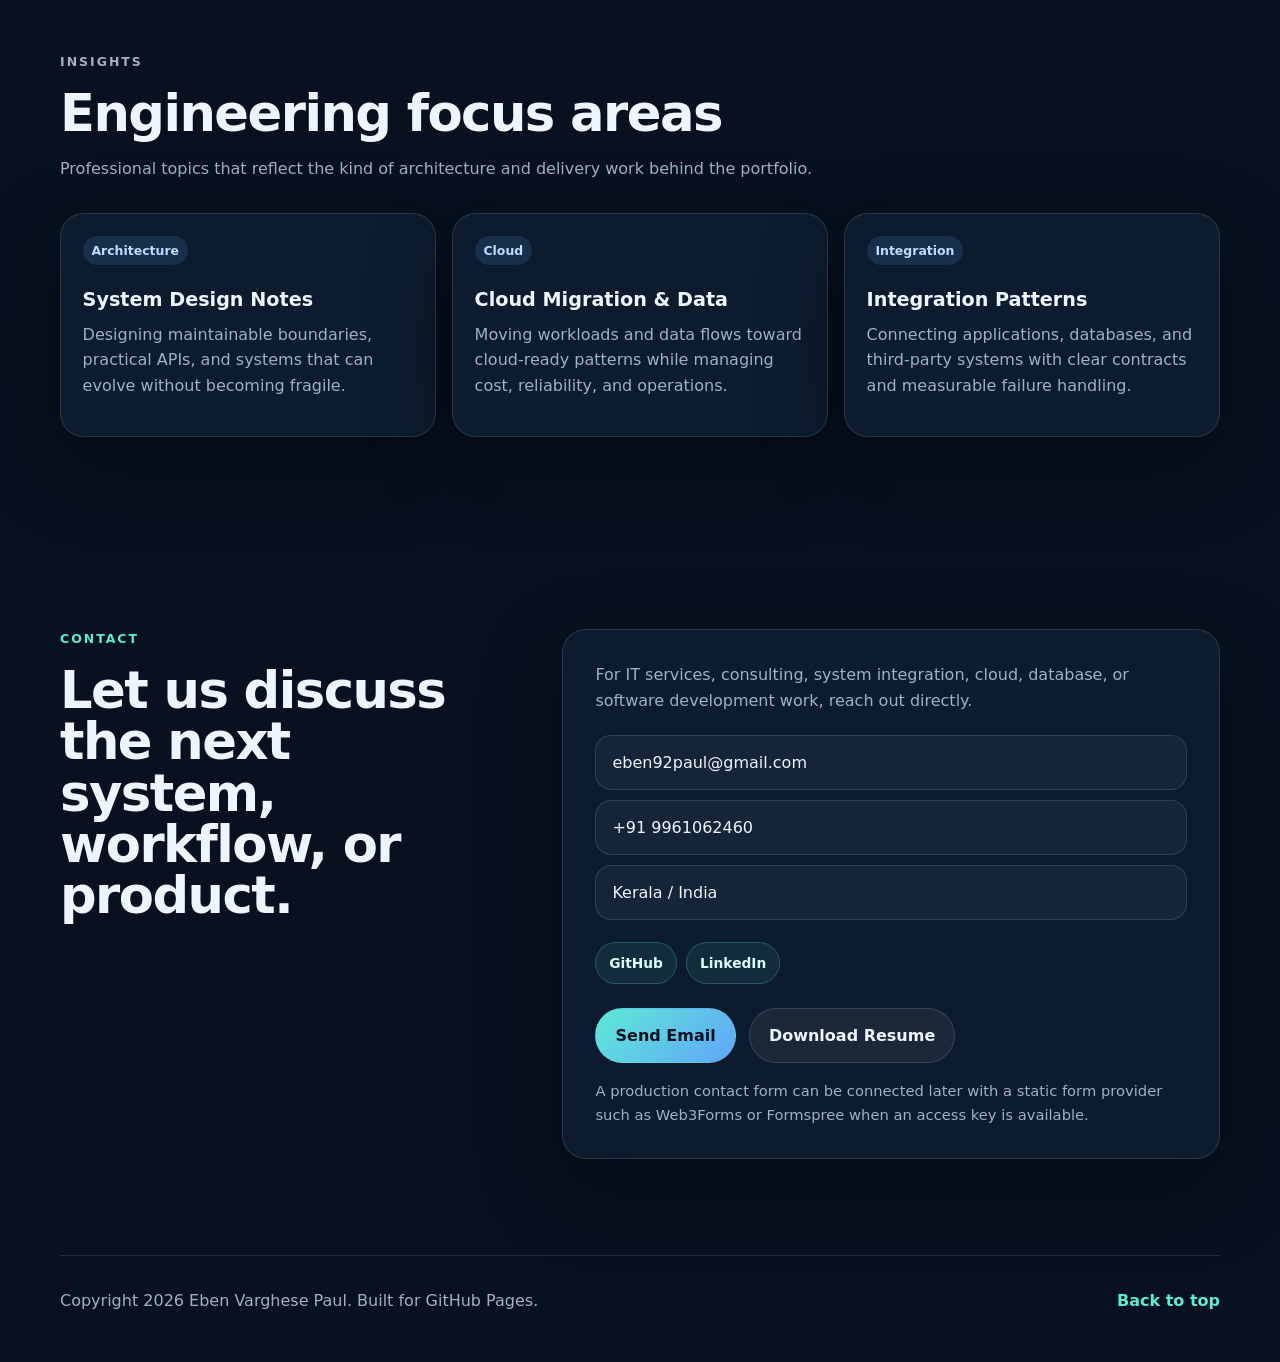
==== commit 1ce22897: "Refine portfolio for enterprise IT positioning" ====
--- a/index.html
+++ b/index.html
@@ -37,7 +37,7 @@
       <a href="#services">Services</a>
       <a href="#experience">Experience</a>
       <a href="#work">Work</a>
-      <a href="#blog">Blog</a>
+      <a href="#insights">Insights</a>
       <a href="#contact">Contact</a>
     </nav>
   </header>
@@ -52,8 +52,9 @@
           <p class="hero-role">Tech Lead | .NET Architect | System Design & Integration Specialist</p>
           <p class="hero-text">I design, build, and modernize dependable business software across .NET, cloud, databases, integrations, and performance-focused enterprise platforms.</p>
           <div class="hero-actions">
-            <a class="button primary" href="#work">View Work</a>
-            <a class="button ghost" href="#contact">Contact Me</a>
+            <a class="button primary" href="#work">View Case Studies</a>
+            <a class="button ghost" href="#contact">Discuss a Project</a>
+            <a class="button ghost" href="docs/Resume.pdf" target="_blank" rel="noopener noreferrer">Download Resume</a>
             <a class="button ghost" href="https://github.com/ebenvpaul" target="_blank" rel="noopener noreferrer">GitHub</a>
           </div>
         </div>
@@ -69,10 +70,10 @@
         </div>
       </div>
       <div class="hero-stats" aria-label="Professional stats">
-        <div><strong>15</strong><span>Works Completed</span></div>
+        <div><strong>15+</strong><span>Delivered Projects</span></div>
         <div><strong>10+</strong><span>Years Experience</span></div>
-        <div><strong>15</strong><span>Clients</span></div>
-        <div><strong>12</strong><span>Milestones</span></div>
+        <div><strong>ERP</strong><span>Enterprise Systems</span></div>
+        <div><strong>Cloud</strong><span>Azure, GCP, AWS</span></div>
       </div>
     </section>
 
@@ -91,6 +92,7 @@
           <span>Phone</span><a href="tel:+919961062460">+91 9961062460</a>
           <span>Location</span><strong>Kerala / India</strong>
           <span>GitHub</span><a href="https://github.com/ebenvpaul" target="_blank" rel="noopener noreferrer">@ebenvpaul</a>
+          <span>Resume</span><a href="docs/Resume.pdf" target="_blank" rel="noopener noreferrer">Download PDF</a>
         </div>
       </div>
     </section>
@@ -99,45 +101,66 @@
       <div class="section-heading reveal">
         <p class="eyebrow">Skills</p>
         <h2>Core engineering stack</h2>
-        <p>Full-stack delivery with a strong backend, integration, cloud, and data foundation.</p>
-      </div>
-      <div class="skill-cloud reveal">
-        <span>.NET</span>
-        <span>C#</span>
-        <span>ASP.NET</span>
-        <span>Node.js</span>
-        <span>Angular</span>
-        <span>Databases</span>
-        <span>Azure</span>
-        <span>GCP</span>
-        <span>AWS</span>
-        <span>System Design</span>
-        <span>Integration</span>
-        <span>Performance Optimization</span>
-        <span>HTML5</span>
-        <span>CSS3</span>
-        <span>JavaScript</span>
-        <span>TypeScript</span>
-        <span>React</span>
-        <span>Bootstrap</span>
-        <span>Express.js</span>
-        <span>Kafka</span>
-        <span>RabbitMQ</span>
-        <span>JWT</span>
-        <span>Docker</span>
-        <span>Jenkins</span>
-        <span>Nginx</span>
-        <span>Firebase</span>
-        <span>PostgreSQL</span>
-        <span>MySQL</span>
-        <span>SQL Server</span>
-        <span>MongoDB</span>
-        <span>Redis</span>
-        <span>GitHub Actions</span>
-        <span>Git</span>
-        <span>Postman</span>
-        <span>Swagger</span>
-        <span>Power BI</span>
+        <p>Primary strengths first, with secondary tools kept in context.</p>
+      </div>
+      <div class="stack-groups reveal">
+        <div>
+          <h3>Primary Expertise</h3>
+          <div class="skill-cloud">
+            <span>.NET</span>
+            <span>C#</span>
+            <span>ASP.NET</span>
+            <span>Azure</span>
+            <span>SQL Server</span>
+            <span>Angular</span>
+            <span>Node.js</span>
+            <span>System Design</span>
+            <span>Integration Architecture</span>
+            <span>Performance Optimization</span>
+            <span>Docker</span>
+            <span>GitHub Actions</span>
+          </div>
+        </div>
+        <div>
+          <h3>Also Worked With</h3>
+          <div class="skill-cloud secondary">
+            <span>TypeScript</span>
+            <span>React</span>
+            <span>Express.js</span>
+            <span>Kafka</span>
+            <span>RabbitMQ</span>
+            <span>PostgreSQL</span>
+            <span>MySQL</span>
+            <span>MongoDB</span>
+            <span>Redis</span>
+            <span>GCP</span>
+            <span>AWS</span>
+            <span>Power BI</span>
+            <span>Postman</span>
+            <span>Swagger</span>
+          </div>
+        </div>
+      </div>
+    </section>
+
+    <section id="certifications" class="section">
+      <div class="section-heading reveal">
+        <p class="eyebrow">Certifications</p>
+        <h2>Professional credibility</h2>
+        <p>Certifications and credentials that support enterprise cloud and data engineering work.</p>
+      </div>
+      <div class="cert-grid">
+        <article class="glass-card reveal">
+          <span class="tag">Microsoft</span>
+          <h3>Microsoft Certified Azure Data Engineer</h3>
+          <p>Cloud data engineering certification aligned with Azure data platforms, integration, and modern analytics delivery.</p>
+        </article>
+        <article class="glass-card reveal">
+          <span class="tag">Resume</span>
+          <h3>Detailed Experience Profile</h3>
+          <p>Download the full resume for role history, education, and professional background.</p>
+          <a class="text-link" href="docs/Resume.pdf" target="_blank" rel="noopener noreferrer">Open Resume PDF</a>
+        </article>
       </div>
     </section>
 
@@ -233,11 +256,6 @@
             <h4>Bachelor of Engineering - Computer Science</h4>
             <p>Anna University</p>
           </article>
-          <article class="timeline-item">
-            <span class="timeline-date">2009 - 2010</span>
-            <h4>High School Degree</h4>
-            <p>CBSE</p>
-          </article>
         </div>
       </div>
     </section>
@@ -245,65 +263,69 @@
     <section id="work" class="section">
       <div class="section-heading reveal">
         <p class="eyebrow">Portfolio</p>
-        <h2>Work categories</h2>
-        <p>Existing portfolio focus areas, reframed as modern delivery capabilities.</p>
-      </div>
-      <div class="work-grid">
-        <article class="work-card reveal">
-          <img src="img/mobileapp.jpg" alt="Mobile application work preview">
-          <div><span>Applications</span><h3>Mobile Apps</h3><p>Practical mobile experiences for business and customer workflows.</p></div>
-        </article>
-        <article class="work-card reveal">
-          <img src="img/webdevelopment.jpg" alt="Website development work preview">
-          <div><span>Web</span><h3>Websites</h3><p>Fast websites that improve reach, presentation, and marketing strategy.</p></div>
-        </article>
-        <article class="work-card reveal">
-          <img src="img/webapps.jpg" alt="Business solution work preview">
-          <div><span>Enterprise</span><h3>Business Solutions</h3><p>Software systems built around operations, data, and real business constraints.</p></div>
-        </article>
-        <article class="work-card reveal">
-          <img src="img/work-4.jpg" alt="IT services work preview">
-          <div><span>Services</span><h3>IT Services</h3><p>Support, maintenance, and engineering help for evolving technical environments.</p></div>
-        </article>
-        <article class="work-card reveal">
-          <img src="img/work-5.jpg" alt="Designing work preview">
-          <div><span>Creative</span><h3>Designing</h3><p>Simple, useful design decisions focused on clarity, typography, and communication.</p></div>
-        </article>
-        <article class="work-card reveal">
-          <img src="img/work-6.jpg" alt="Ideas work preview">
-          <div><span>Strategy</span><h3>Ideas</h3><p>Turning rough business requirements into feasible, staged technology plans.</p></div>
+        <h2>Enterprise case studies</h2>
+        <p>Representative delivery areas framed around business problems, engineering role, technology, and outcomes.</p>
+      </div>
+      <div class="case-study-grid">
+        <article class="case-card reveal">
+          <span class="tag">Product Engineering</span>
+          <h3>Cloud-Ready Product Delivery</h3>
+          <p><strong>Role:</strong> Tech Lead across backend design, implementation planning, and delivery coordination.</p>
+          <p><strong>Tech:</strong> .NET, Azure, APIs, databases, CI/CD.</p>
+          <p><strong>Outcome:</strong> Reliable product engineering with scalable delivery practices and maintainable service boundaries.</p>
+        </article>
+        <article class="case-card reveal">
+          <span class="tag">ERP & Finance</span>
+          <h3>ERP Solutions for Business Operations</h3>
+          <p><strong>Role:</strong> Software engineer building and supporting ERP capabilities for operational and financial workflows.</p>
+          <p><strong>Tech:</strong> .NET, SQL Server, reporting, integrations.</p>
+          <p><strong>Outcome:</strong> Practical systems for medium-scale businesses and financial institution needs.</p>
+        </article>
+        <article class="case-card reveal">
+          <span class="tag">Integration</span>
+          <h3>System Integration & Workflow Automation</h3>
+          <p><strong>Role:</strong> Designed APIs, data flows, and service connections between business applications.</p>
+          <p><strong>Tech:</strong> REST APIs, Node.js, messaging, databases, authentication.</p>
+          <p><strong>Outcome:</strong> Reduced manual work and improved reliability across connected workflows.</p>
+        </article>
+        <article class="case-card reveal">
+          <span class="tag">Independent Delivery</span>
+          <h3>SME Web & Application Solutions</h3>
+          <p><strong>Role:</strong> Full-stack developer translating business requirements into feasible web and application solutions.</p>
+          <p><strong>Tech:</strong> ASP.NET, Angular, SQL, hosting, domain and deployment support.</p>
+          <p><strong>Outcome:</strong> Cost-aware delivery for small and mid-sized organizations.</p>
         </article>
       </div>
     </section>
 
     <section class="section stats-band reveal" aria-label="Stats">
-      <div><strong>15</strong><span>Works Completed</span></div>
+      <div><strong>15+</strong><span>Delivered Projects</span></div>
       <div><strong>10+</strong><span>Years Experience</span></div>
-      <div><strong>15</strong><span>Clients</span></div>
-      <div><strong>12</strong><span>Milestones</span></div>
-    </section>
-
-    <section id="blog" class="section">
-      <div class="section-heading reveal">
-        <p class="eyebrow">Blog</p>
-        <h2>Notes and interests</h2>
-        <p>A refreshed home for the existing travel, food, and professional writing categories.</p>
-      </div>
-      <div class="card-grid blog-grid">
-        <article class="glass-card reveal">
-          <span class="tag">Travel</span>
-          <h3>Travel ideas</h3>
-          <p>Observations and experiences from places, movement, and learning beyond daily work.</p>
-        </article>
-        <article class="glass-card reveal">
-          <span class="tag">Food</span>
-          <h3>Food joints</h3>
-          <p>Personal notes on food, local experiences, and memorable spots worth sharing.</p>
-        </article>
-        <article class="glass-card reveal">
-          <span class="tag">Work</span>
-          <h3>Profession</h3>
-          <p>Engineering reflections, delivery lessons, and ideas from software consulting work.</p>
+      <div><strong>ERP</strong><span>Enterprise + SME Systems</span></div>
+      <div><strong>Cloud</strong><span>Data & Integration Work</span></div>
+    </section>
+
+    <section id="insights" class="section">
+      <div class="section-heading reveal">
+        <p class="eyebrow">Insights</p>
+        <h2>Engineering focus areas</h2>
+        <p>Professional topics that reflect the kind of architecture and delivery work behind the portfolio.</p>
+      </div>
+      <div class="card-grid insights-grid">
+        <article class="glass-card reveal">
+          <span class="tag">Architecture</span>
+          <h3>System Design Notes</h3>
+          <p>Designing maintainable boundaries, practical APIs, and systems that can evolve without becoming fragile.</p>
+        </article>
+        <article class="glass-card reveal">
+          <span class="tag">Cloud</span>
+          <h3>Cloud Migration & Data</h3>
+          <p>Moving workloads and data flows toward cloud-ready patterns while managing cost, reliability, and operations.</p>
+        </article>
+        <article class="glass-card reveal">
+          <span class="tag">Integration</span>
+          <h3>Integration Patterns</h3>
+          <p>Connecting applications, databases, and third-party systems with clear contracts and measurable failure handling.</p>
         </article>
       </div>
     </section>
@@ -323,24 +345,12 @@
         <div class="social-links" aria-label="Social profiles">
           <a href="https://github.com/ebenvpaul" target="_blank" rel="noopener noreferrer">GitHub</a>
           <a href="https://linkedin.com/in/eben-varghese-paul-105b5365" target="_blank" rel="noopener noreferrer">LinkedIn</a>
-          <a href="https://facebook.com/EbenVarghesePaul" target="_blank" rel="noopener noreferrer">Facebook</a>
-          <a href="https://instagram.com/eben_varghese_paul" target="_blank" rel="noopener noreferrer">Instagram</a>
-        </div>
-        <form class="contact-form" action="mailto:eben92paul@gmail.com" method="post" enctype="text/plain">
-          <label>
-            <span>Name</span>
-            <input type="text" name="name" autocomplete="name" required>
-          </label>
-          <label>
-            <span>Email</span>
-            <input type="email" name="email" autocomplete="email" required>
-          </label>
-          <label>
-            <span>Message</span>
-            <textarea name="message" rows="4" required></textarea>
-          </label>
-          <button class="button primary" type="submit">Send Message</button>
-        </form>
+        </div>
+        <div class="contact-actions">
+          <a class="button primary" href="mailto:eben92paul@gmail.com?subject=Project%20Discussion%20-%20Portfolio%20Website">Send Email</a>
+          <a class="button ghost" href="docs/Resume.pdf" target="_blank" rel="noopener noreferrer">Download Resume</a>
+        </div>
+        <p class="contact-note">A production contact form can be connected later with a static form provider such as Web3Forms or Formspree when an access key is available.</p>
       </div>
     </section>
   </main>
--- a/css/style.css
+++ b/css/style.css
@@ -456,6 +456,22 @@
   gap: .8rem;
 }
 
+.stack-groups {
+  display: grid;
+  gap: 1.2rem;
+}
+
+.stack-groups > div {
+  border: 1px solid var(--line);
+  border-radius: var(--radius);
+  padding: 1.2rem;
+  background: var(--panel);
+}
+
+.stack-groups h3 {
+  margin-bottom: 1rem;
+}
+
 .skill-cloud span {
   border: 1px solid rgba(94, 234, 212, 0.22);
   border-radius: 999px;
@@ -465,9 +481,22 @@
   font-weight: 800;
 }
 
+.skill-cloud.secondary span {
+  border-color: rgba(255, 255, 255, 0.12);
+  background: rgba(255, 255, 255, 0.05);
+  color: var(--muted);
+}
+
 .card-grid {
   display: grid;
   grid-template-columns: repeat(3, 1fr);
+  gap: 1rem;
+}
+
+.cert-grid,
+.case-study-grid {
+  display: grid;
+  grid-template-columns: repeat(2, 1fr);
   gap: 1rem;
 }
 
@@ -494,10 +523,38 @@
   font-weight: 900;
 }
 
+.text-link {
+  display: inline-flex;
+  margin-top: .8rem;
+  color: var(--accent);
+  font-weight: 900;
+}
+
 .work-grid {
   display: grid;
   grid-template-columns: repeat(3, 1fr);
   gap: 1rem;
+}
+
+.case-card {
+  border: 1px solid var(--line);
+  border-radius: var(--radius);
+  padding: 1.35rem;
+  background: var(--panel);
+  box-shadow: var(--shadow);
+}
+
+.case-card p {
+  margin-bottom: .8rem;
+  color: var(--muted);
+}
+
+.case-card p:last-child {
+  margin-bottom: 0;
+}
+
+.case-card strong {
+  color: #dbeafe;
 }
 
 .timeline-layout {
@@ -642,6 +699,18 @@
   transform: translateY(-2px);
   border-color: rgba(94, 234, 212, 0.42);
   background: rgba(94, 234, 212, 0.14);
+}
+
+.contact-actions {
+  display: flex;
+  flex-wrap: wrap;
+  gap: .8rem;
+  margin-top: 1.4rem;
+}
+
+.contact-note {
+  margin: 1rem 0 0;
+  font-size: .92rem;
 }
 
 .contact-form {
@@ -748,6 +817,8 @@
 
   .card-grid,
   .work-grid,
+  .cert-grid,
+  .case-study-grid,
   .timeline-layout {
     grid-template-columns: repeat(2, 1fr);
   }
@@ -785,6 +856,8 @@
   .stats-band,
   .card-grid,
   .work-grid,
+  .cert-grid,
+  .case-study-grid,
   .timeline-layout {
     grid-template-columns: 1fr;
   }
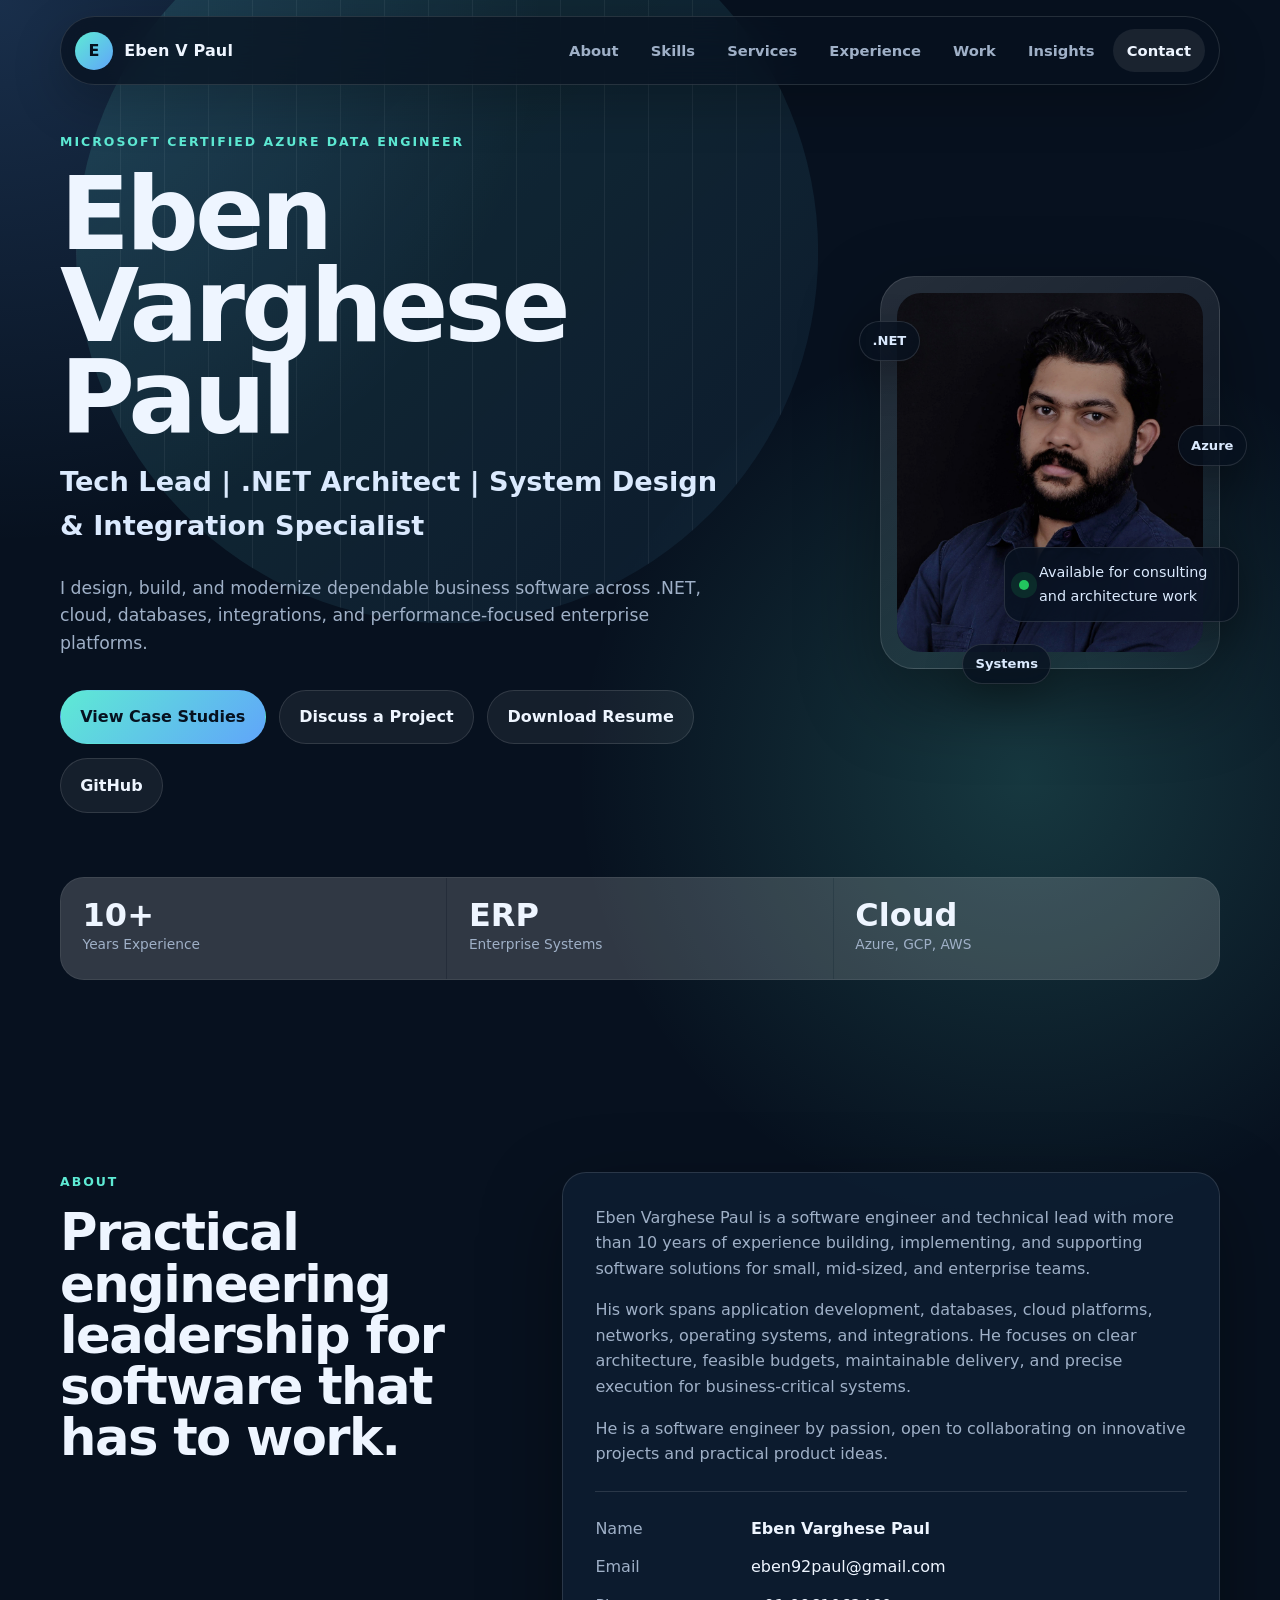
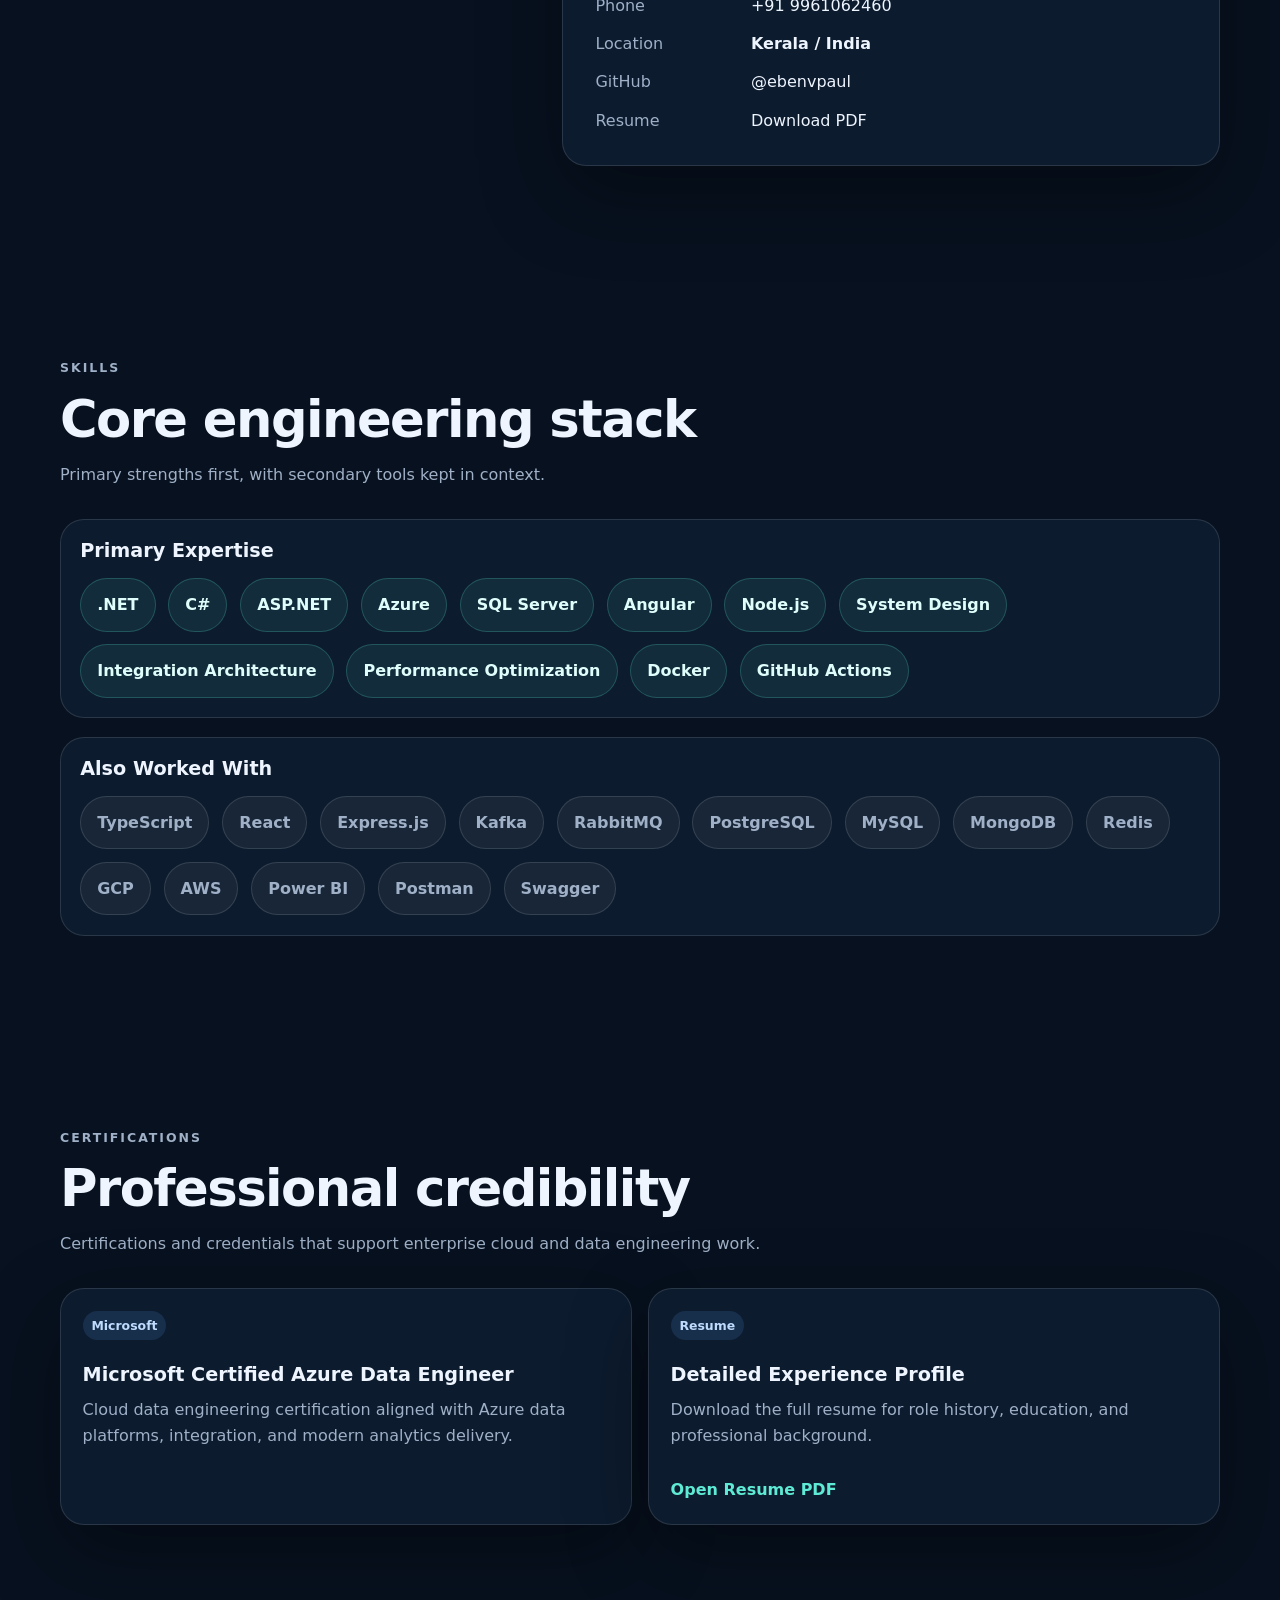
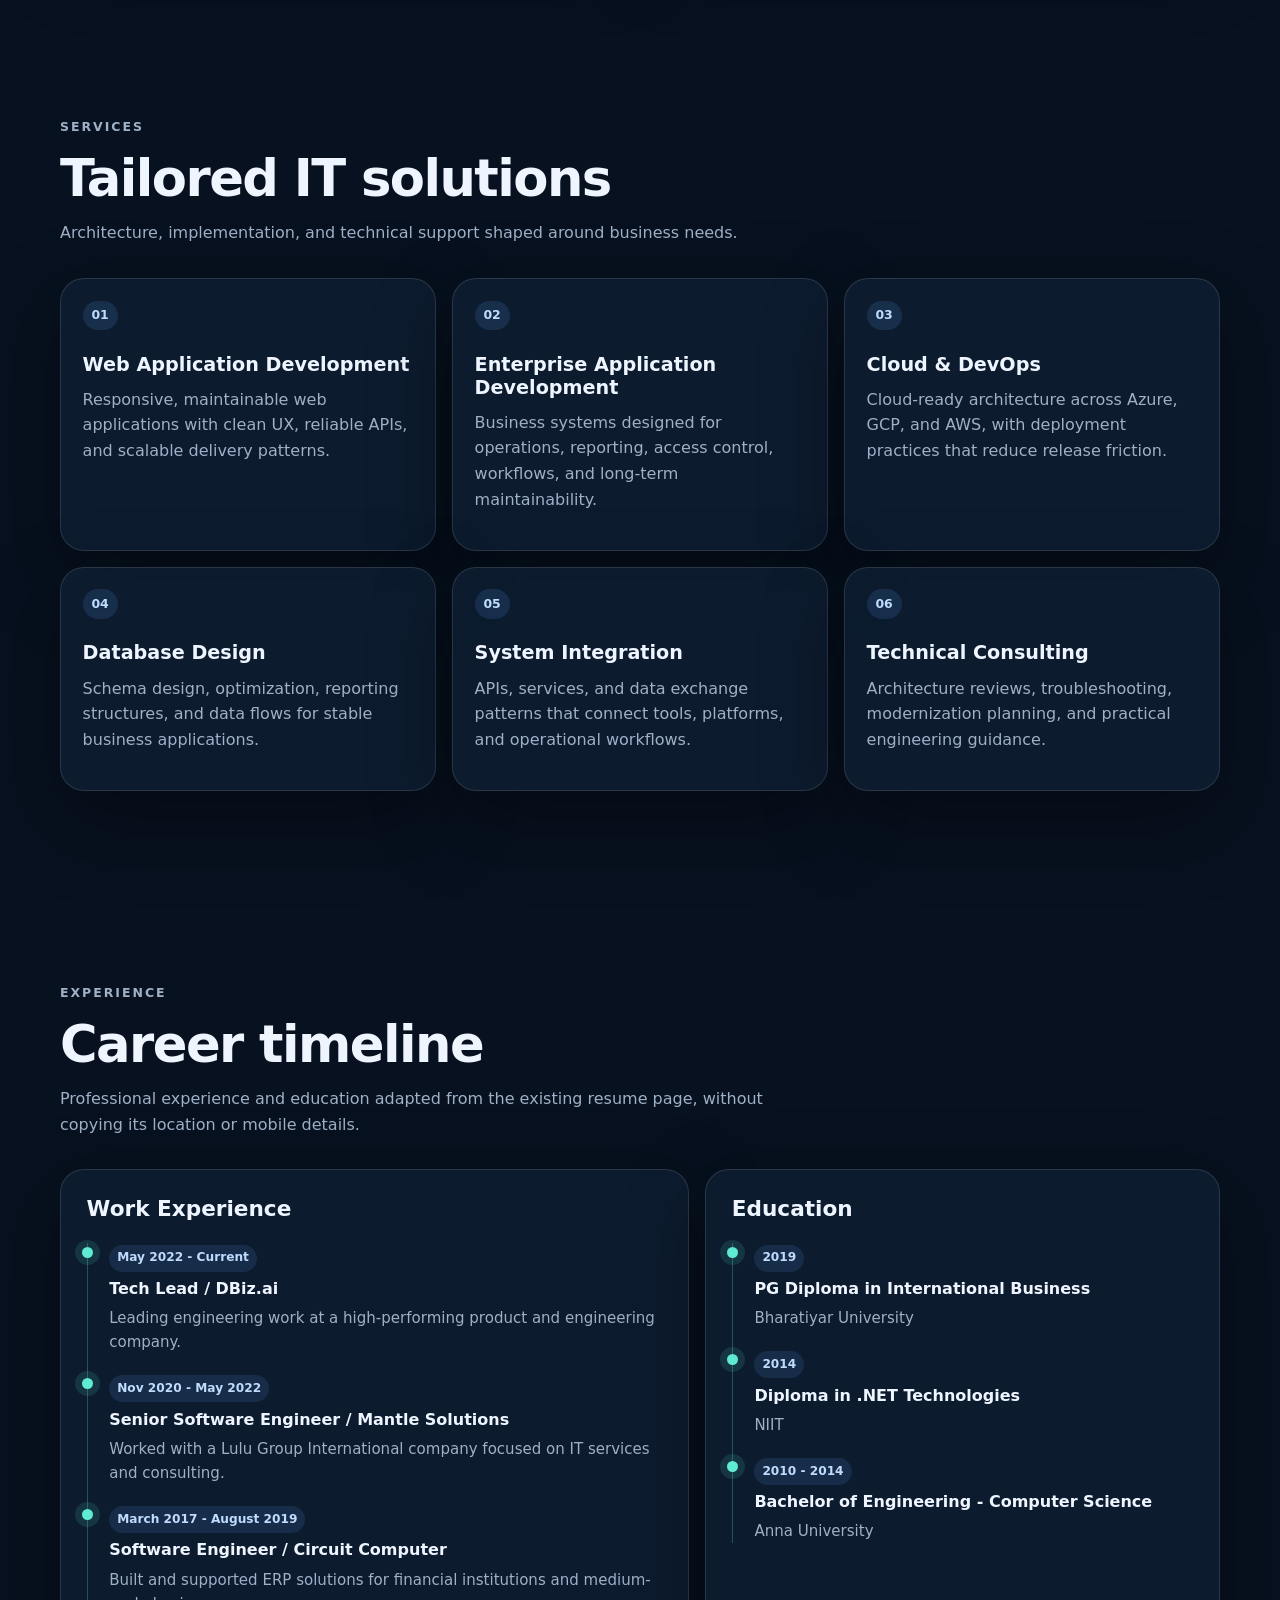
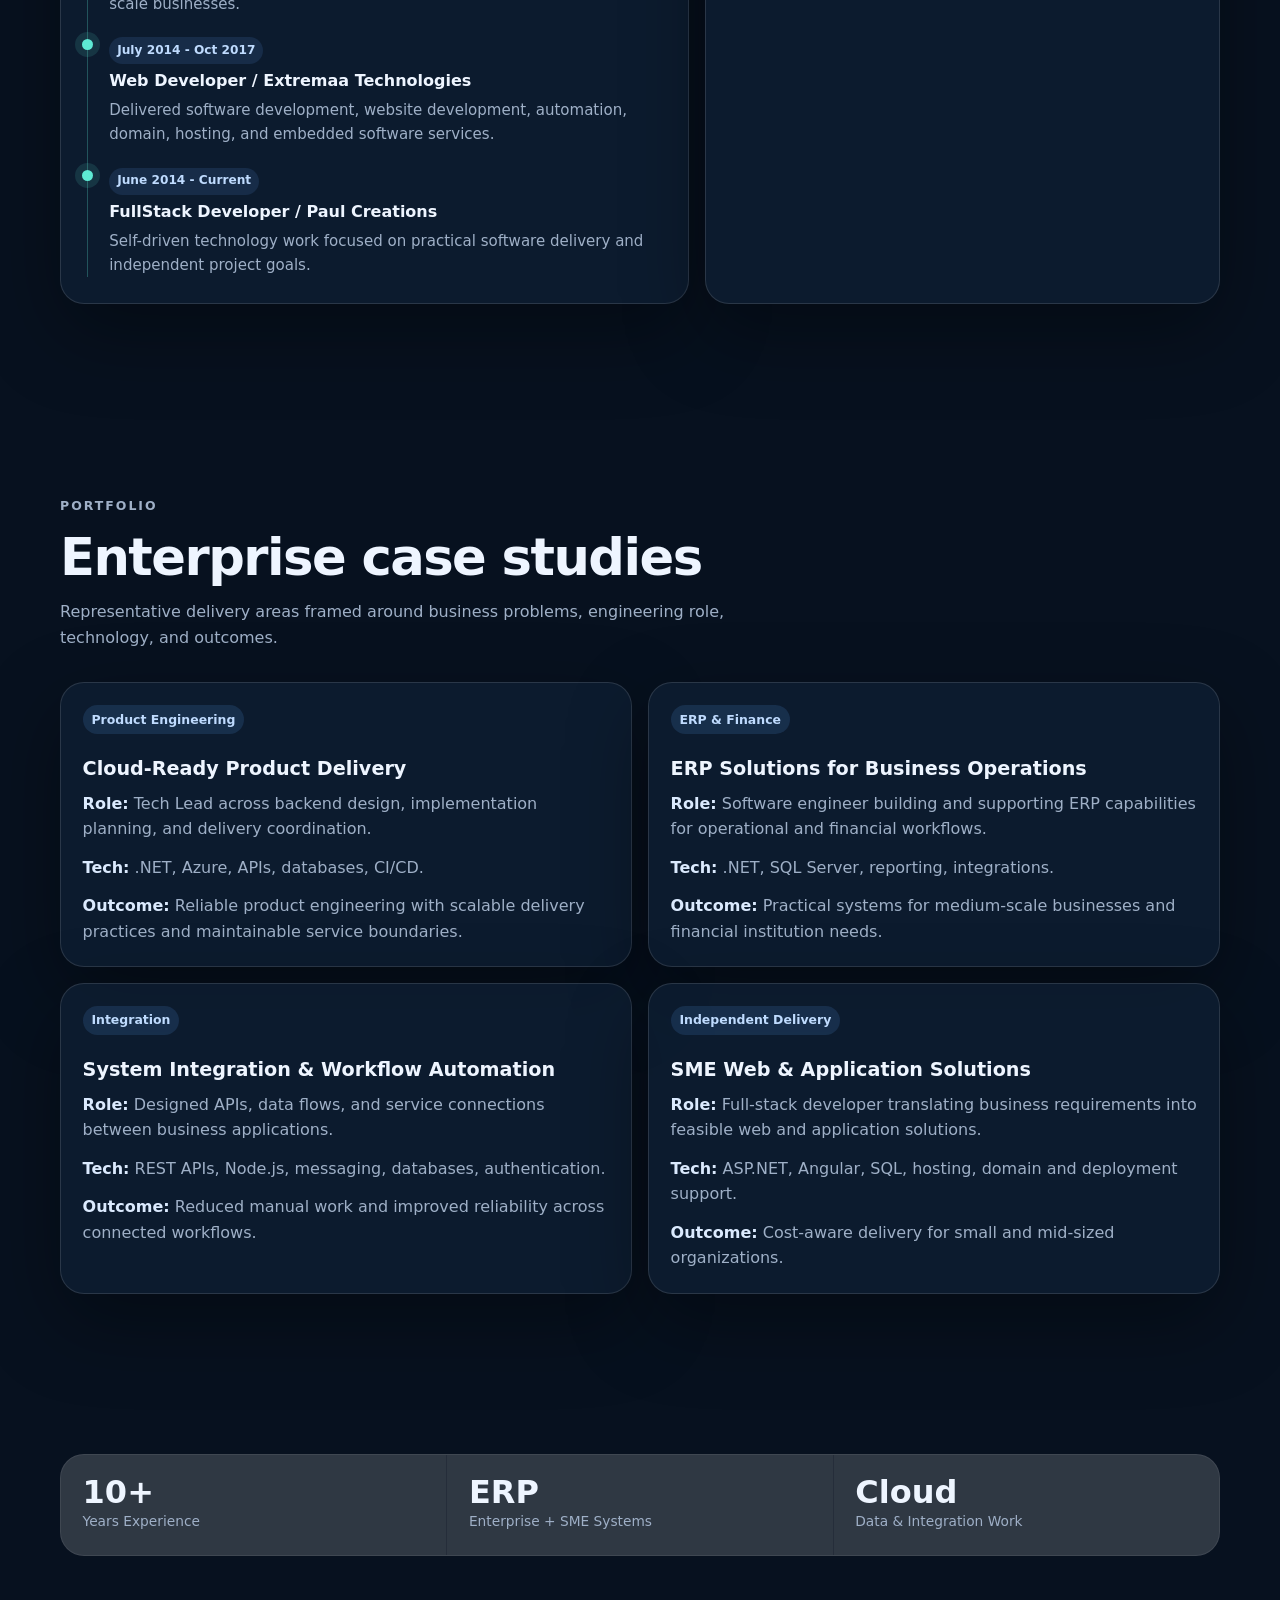
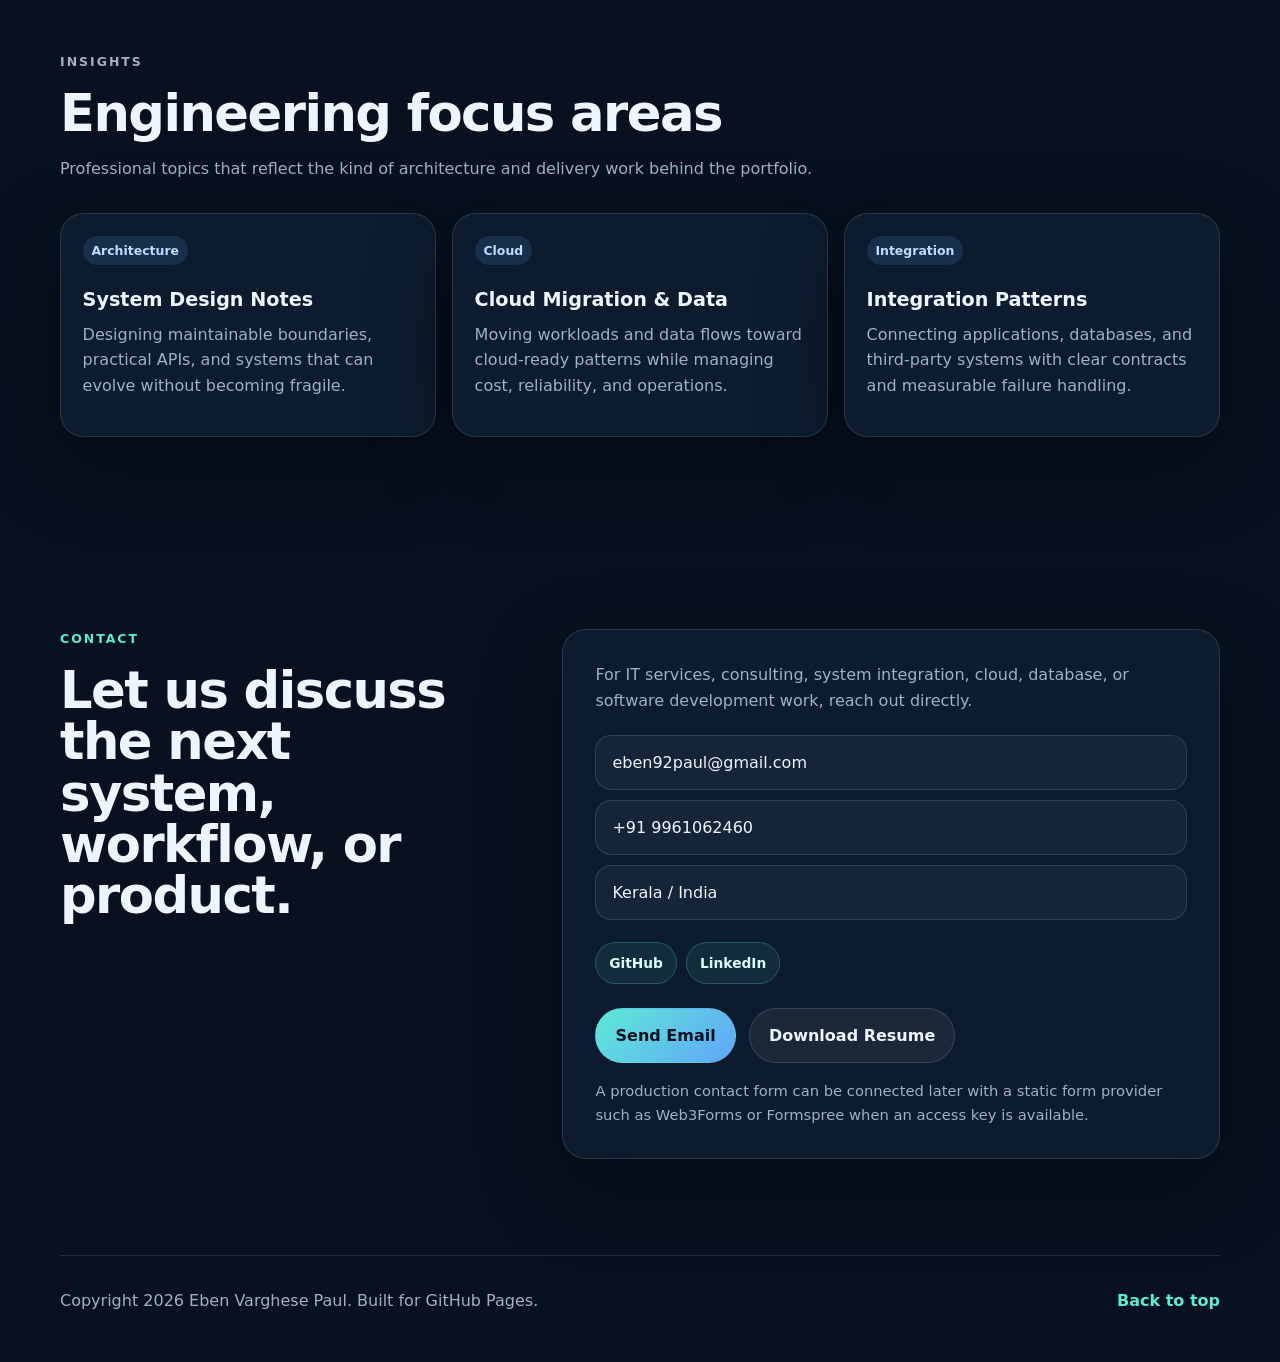
==== commit 4202f4a2: "Remove delivered project count stat" ====
--- a/index.html
+++ b/index.html
@@ -70,7 +70,6 @@
         </div>
       </div>
       <div class="hero-stats" aria-label="Professional stats">
-        <div><strong>15+</strong><span>Delivered Projects</span></div>
         <div><strong>10+</strong><span>Years Experience</span></div>
         <div><strong>ERP</strong><span>Enterprise Systems</span></div>
         <div><strong>Cloud</strong><span>Azure, GCP, AWS</span></div>
@@ -299,7 +298,6 @@
     </section>
 
     <section class="section stats-band reveal" aria-label="Stats">
-      <div><strong>15+</strong><span>Delivered Projects</span></div>
       <div><strong>10+</strong><span>Years Experience</span></div>
       <div><strong>ERP</strong><span>Enterprise + SME Systems</span></div>
       <div><strong>Cloud</strong><span>Data & Integration Work</span></div>
--- a/css/style.css
+++ b/css/style.css
@@ -376,7 +376,7 @@
 .hero-stats,
 .stats-band {
   display: grid;
-  grid-template-columns: repeat(4, 1fr);
+  grid-template-columns: repeat(3, 1fr);
   gap: 1px;
   overflow: hidden;
   margin-top: 4rem;
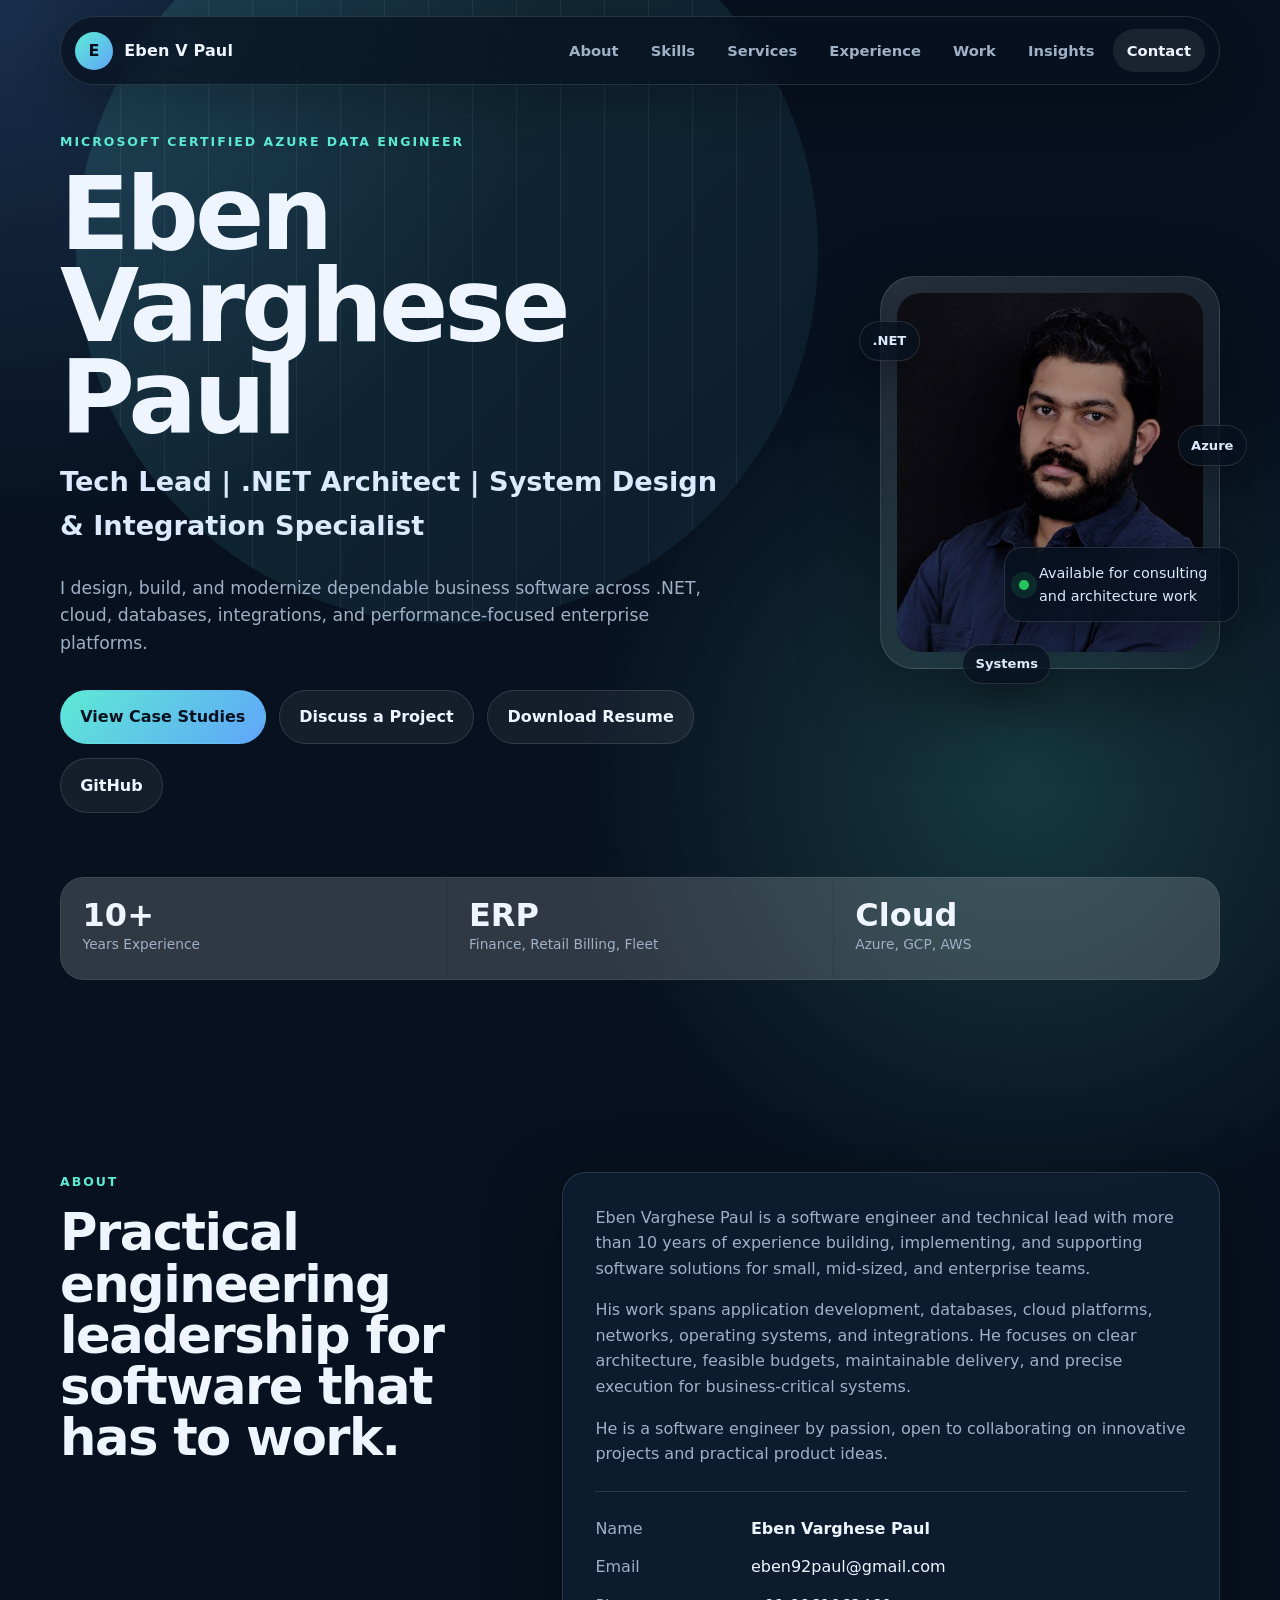
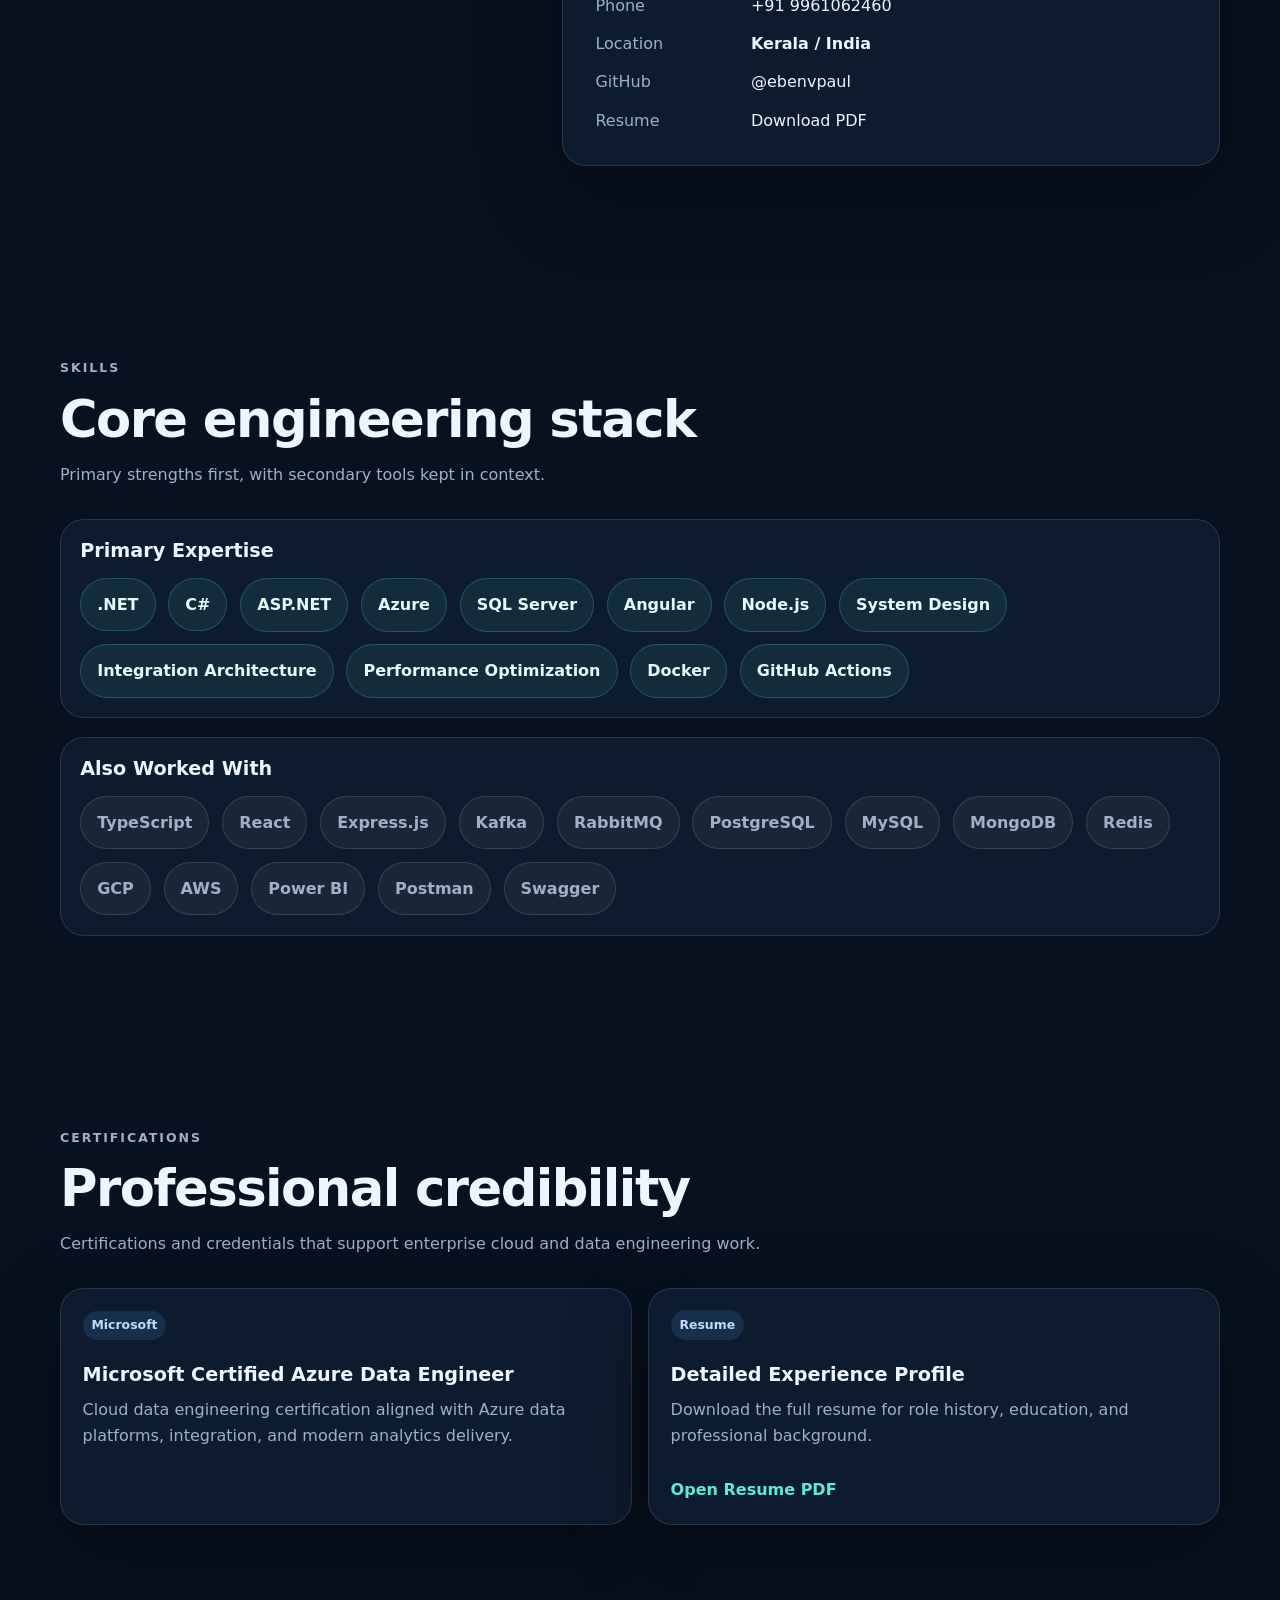
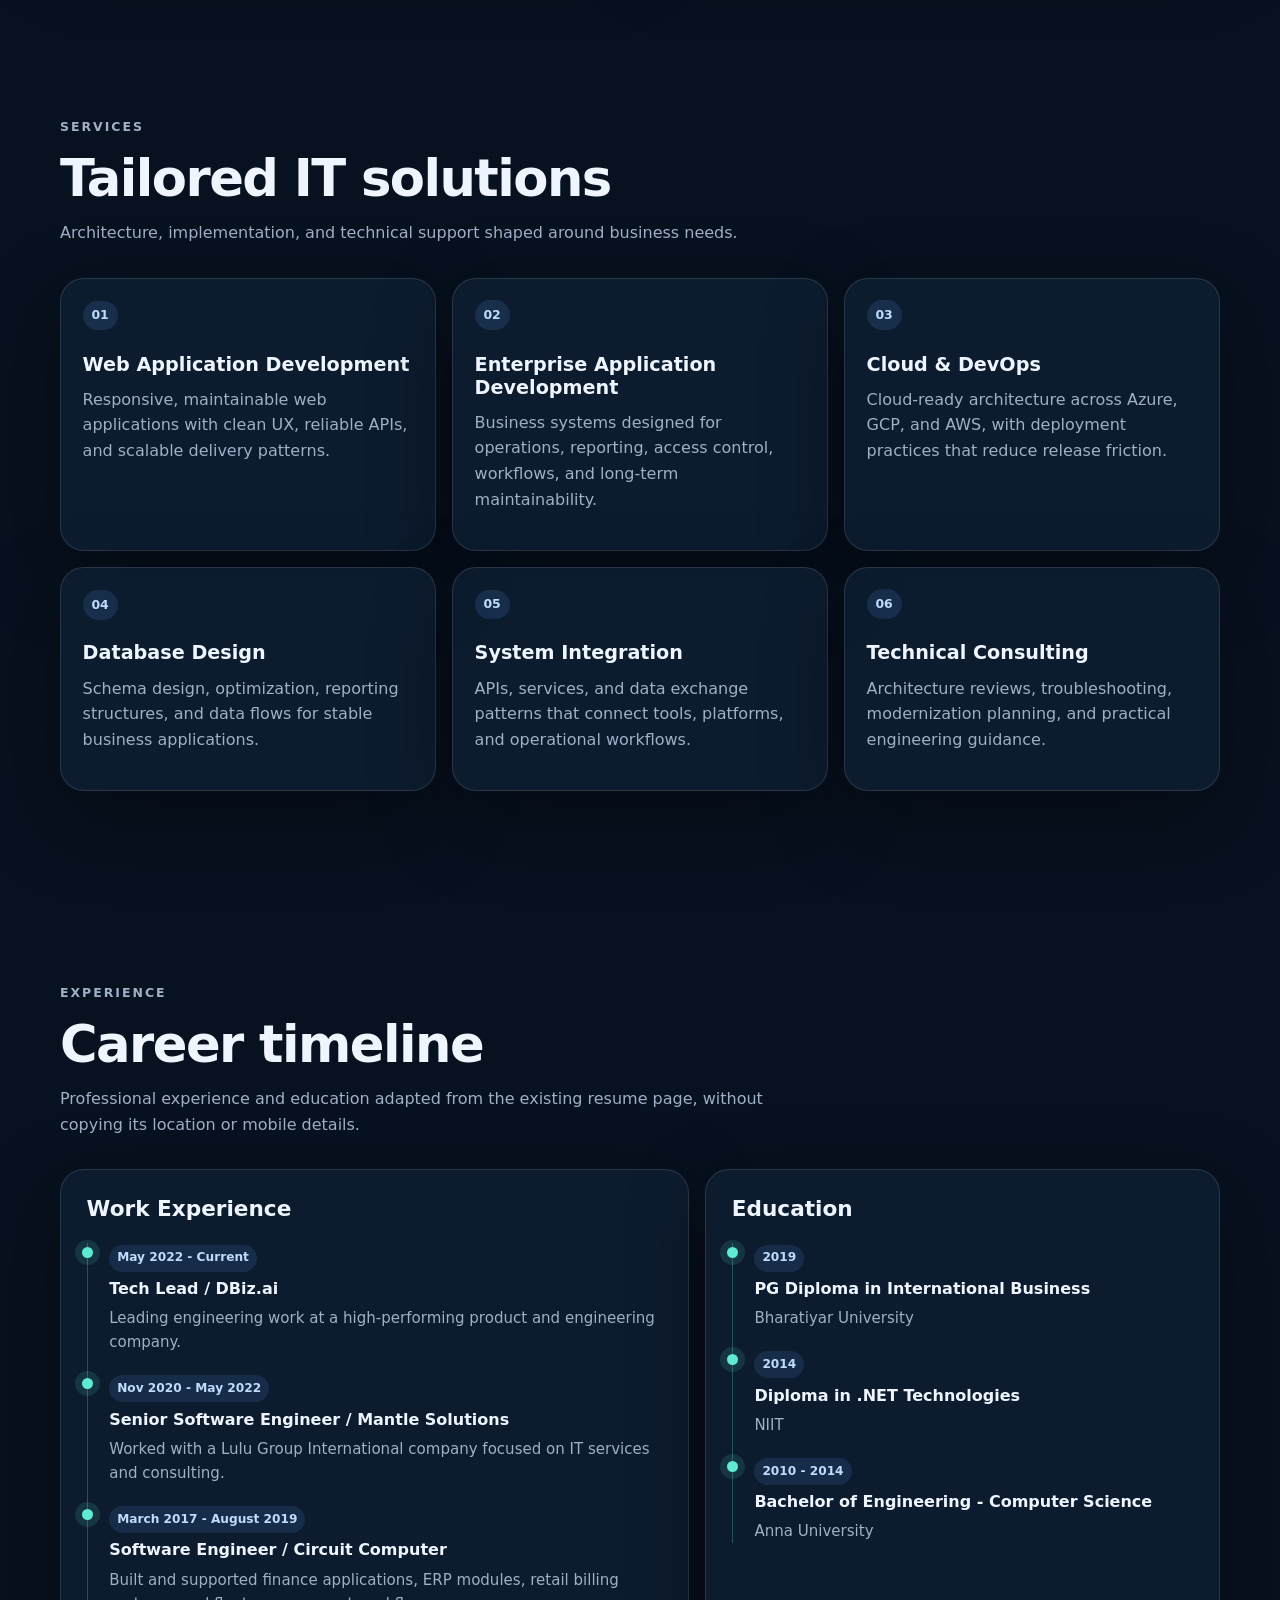
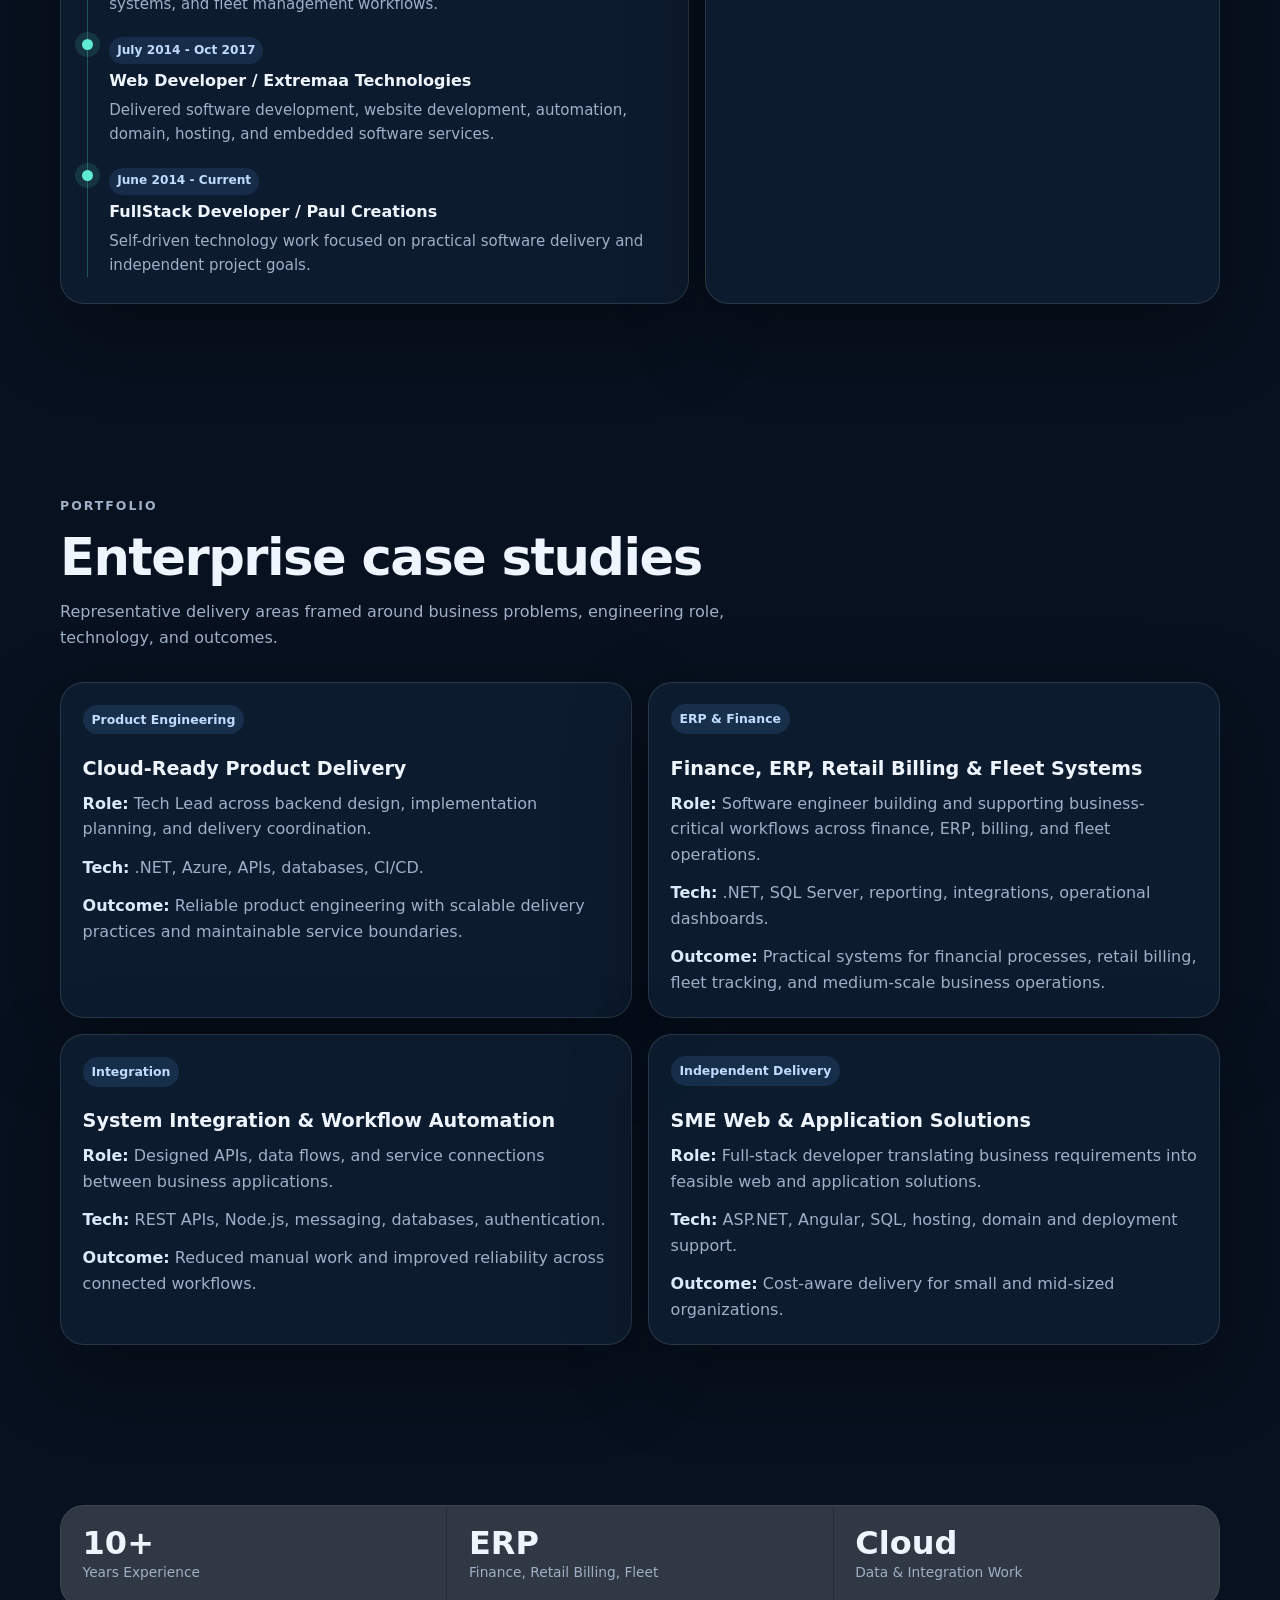
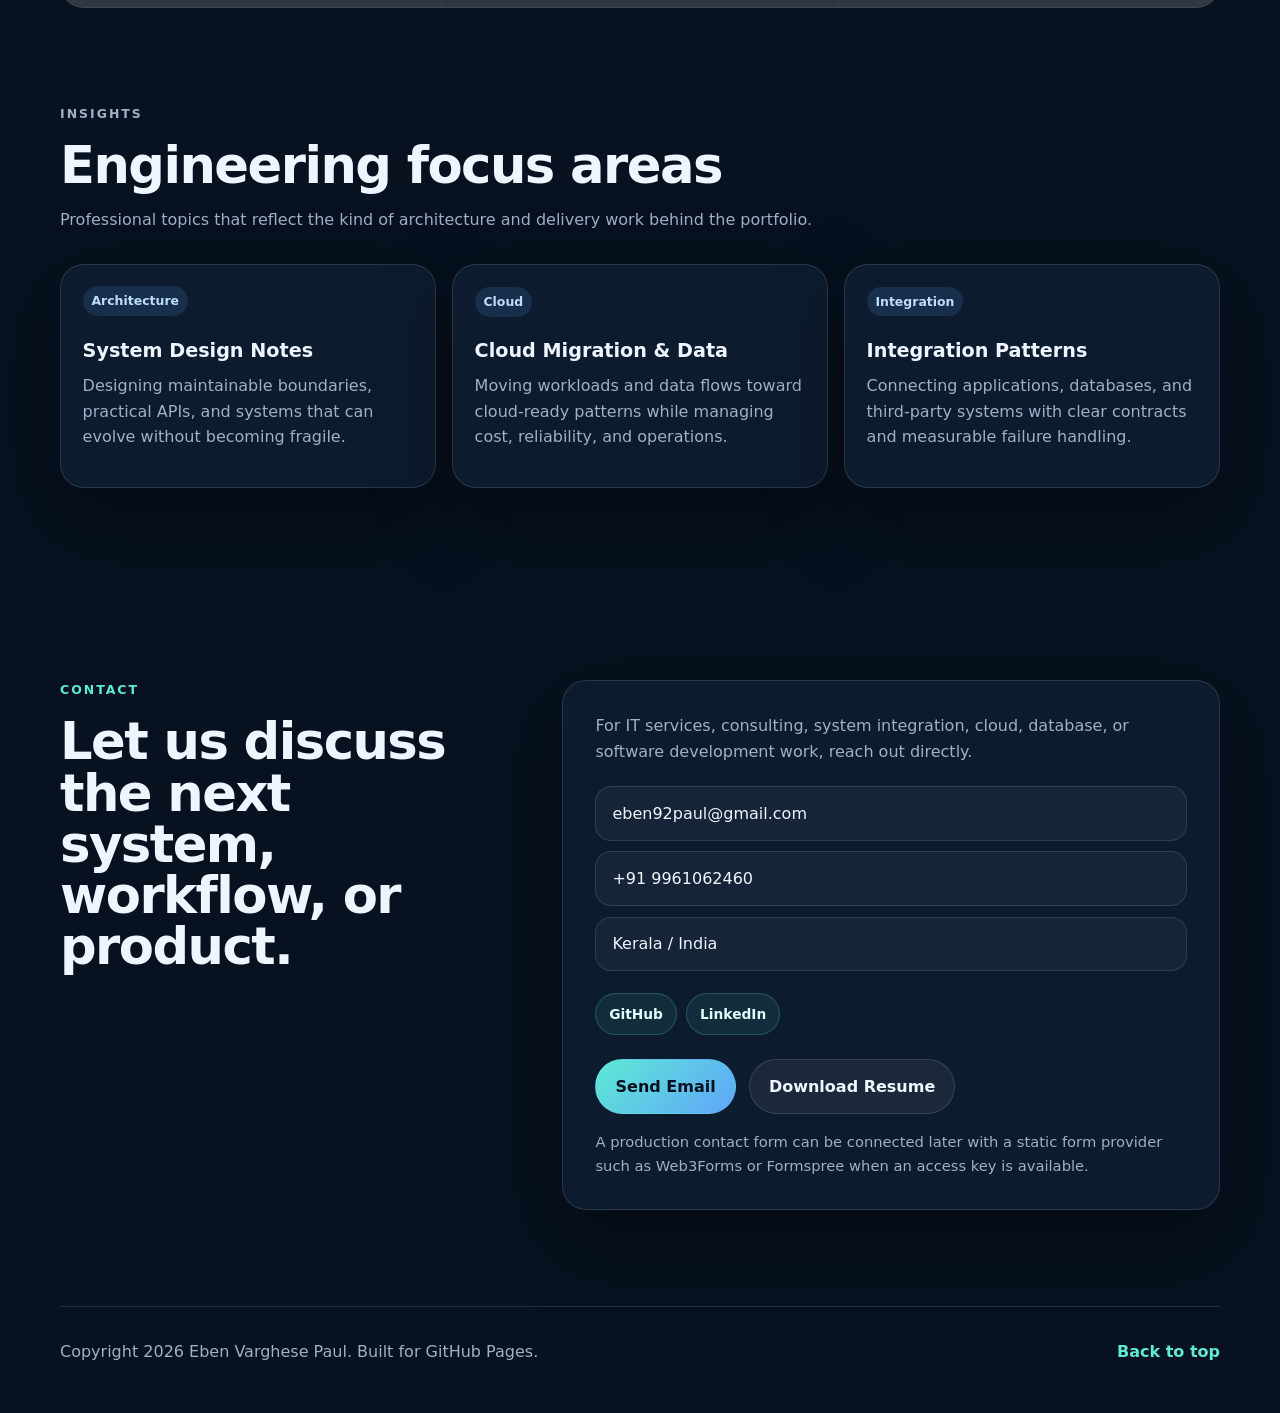
==== commit 131afb71: "Clarify ERP domain experience" ====
--- a/index.html
+++ b/index.html
@@ -71,7 +71,7 @@
       </div>
       <div class="hero-stats" aria-label="Professional stats">
         <div><strong>10+</strong><span>Years Experience</span></div>
-        <div><strong>ERP</strong><span>Enterprise Systems</span></div>
+        <div><strong>ERP</strong><span>Finance, Retail Billing, Fleet</span></div>
         <div><strong>Cloud</strong><span>Azure, GCP, AWS</span></div>
       </div>
     </section>
@@ -225,7 +225,7 @@
           <article class="timeline-item">
             <span class="timeline-date">March 2017 - August 2019</span>
             <h4>Software Engineer / Circuit Computer</h4>
-            <p>Built and supported ERP solutions for financial institutions and medium-scale businesses.</p>
+            <p>Built and supported finance applications, ERP modules, retail billing systems, and fleet management workflows.</p>
           </article>
           <article class="timeline-item">
             <span class="timeline-date">July 2014 - Oct 2017</span>
@@ -275,10 +275,10 @@
         </article>
         <article class="case-card reveal">
           <span class="tag">ERP & Finance</span>
-          <h3>ERP Solutions for Business Operations</h3>
-          <p><strong>Role:</strong> Software engineer building and supporting ERP capabilities for operational and financial workflows.</p>
-          <p><strong>Tech:</strong> .NET, SQL Server, reporting, integrations.</p>
-          <p><strong>Outcome:</strong> Practical systems for medium-scale businesses and financial institution needs.</p>
+          <h3>Finance, ERP, Retail Billing & Fleet Systems</h3>
+          <p><strong>Role:</strong> Software engineer building and supporting business-critical workflows across finance, ERP, billing, and fleet operations.</p>
+          <p><strong>Tech:</strong> .NET, SQL Server, reporting, integrations, operational dashboards.</p>
+          <p><strong>Outcome:</strong> Practical systems for financial processes, retail billing, fleet tracking, and medium-scale business operations.</p>
         </article>
         <article class="case-card reveal">
           <span class="tag">Integration</span>
@@ -299,7 +299,7 @@
 
     <section class="section stats-band reveal" aria-label="Stats">
       <div><strong>10+</strong><span>Years Experience</span></div>
-      <div><strong>ERP</strong><span>Enterprise + SME Systems</span></div>
+      <div><strong>ERP</strong><span>Finance, Retail Billing, Fleet</span></div>
       <div><strong>Cloud</strong><span>Data & Integration Work</span></div>
     </section>
 
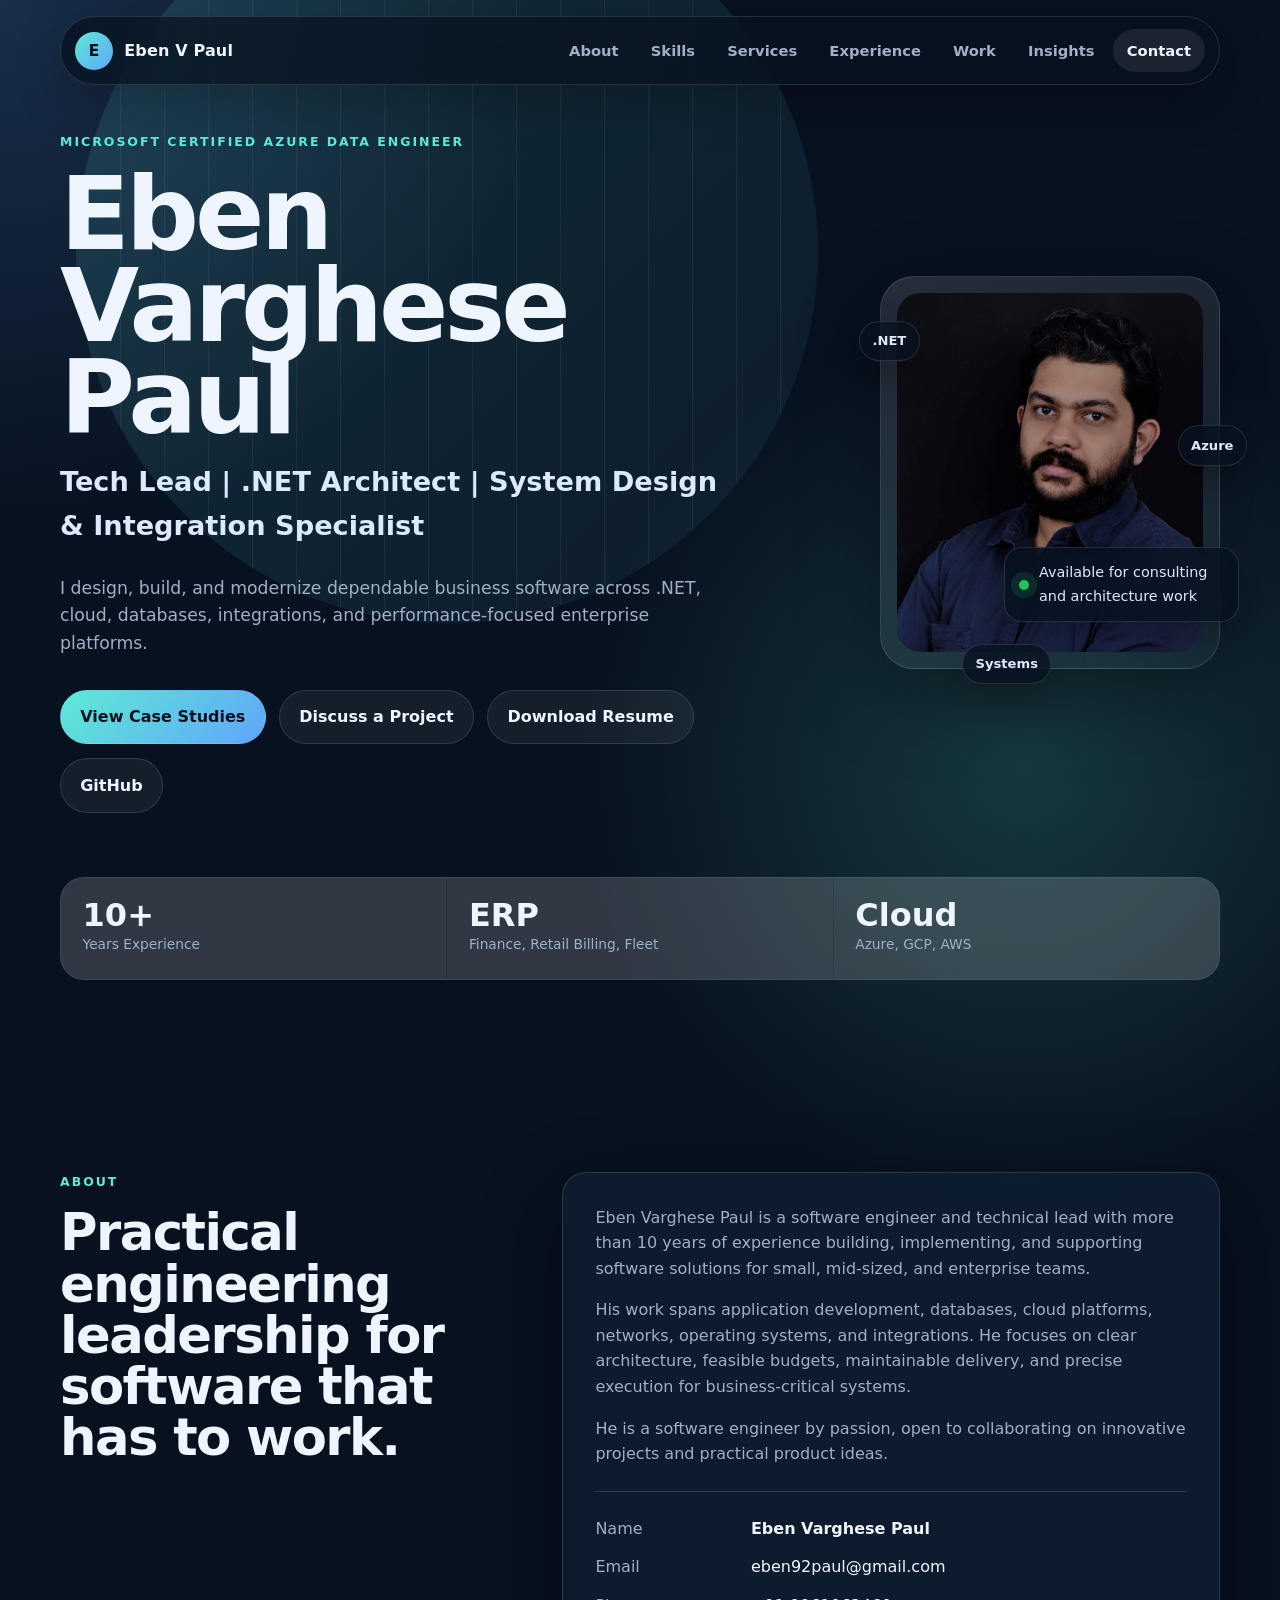
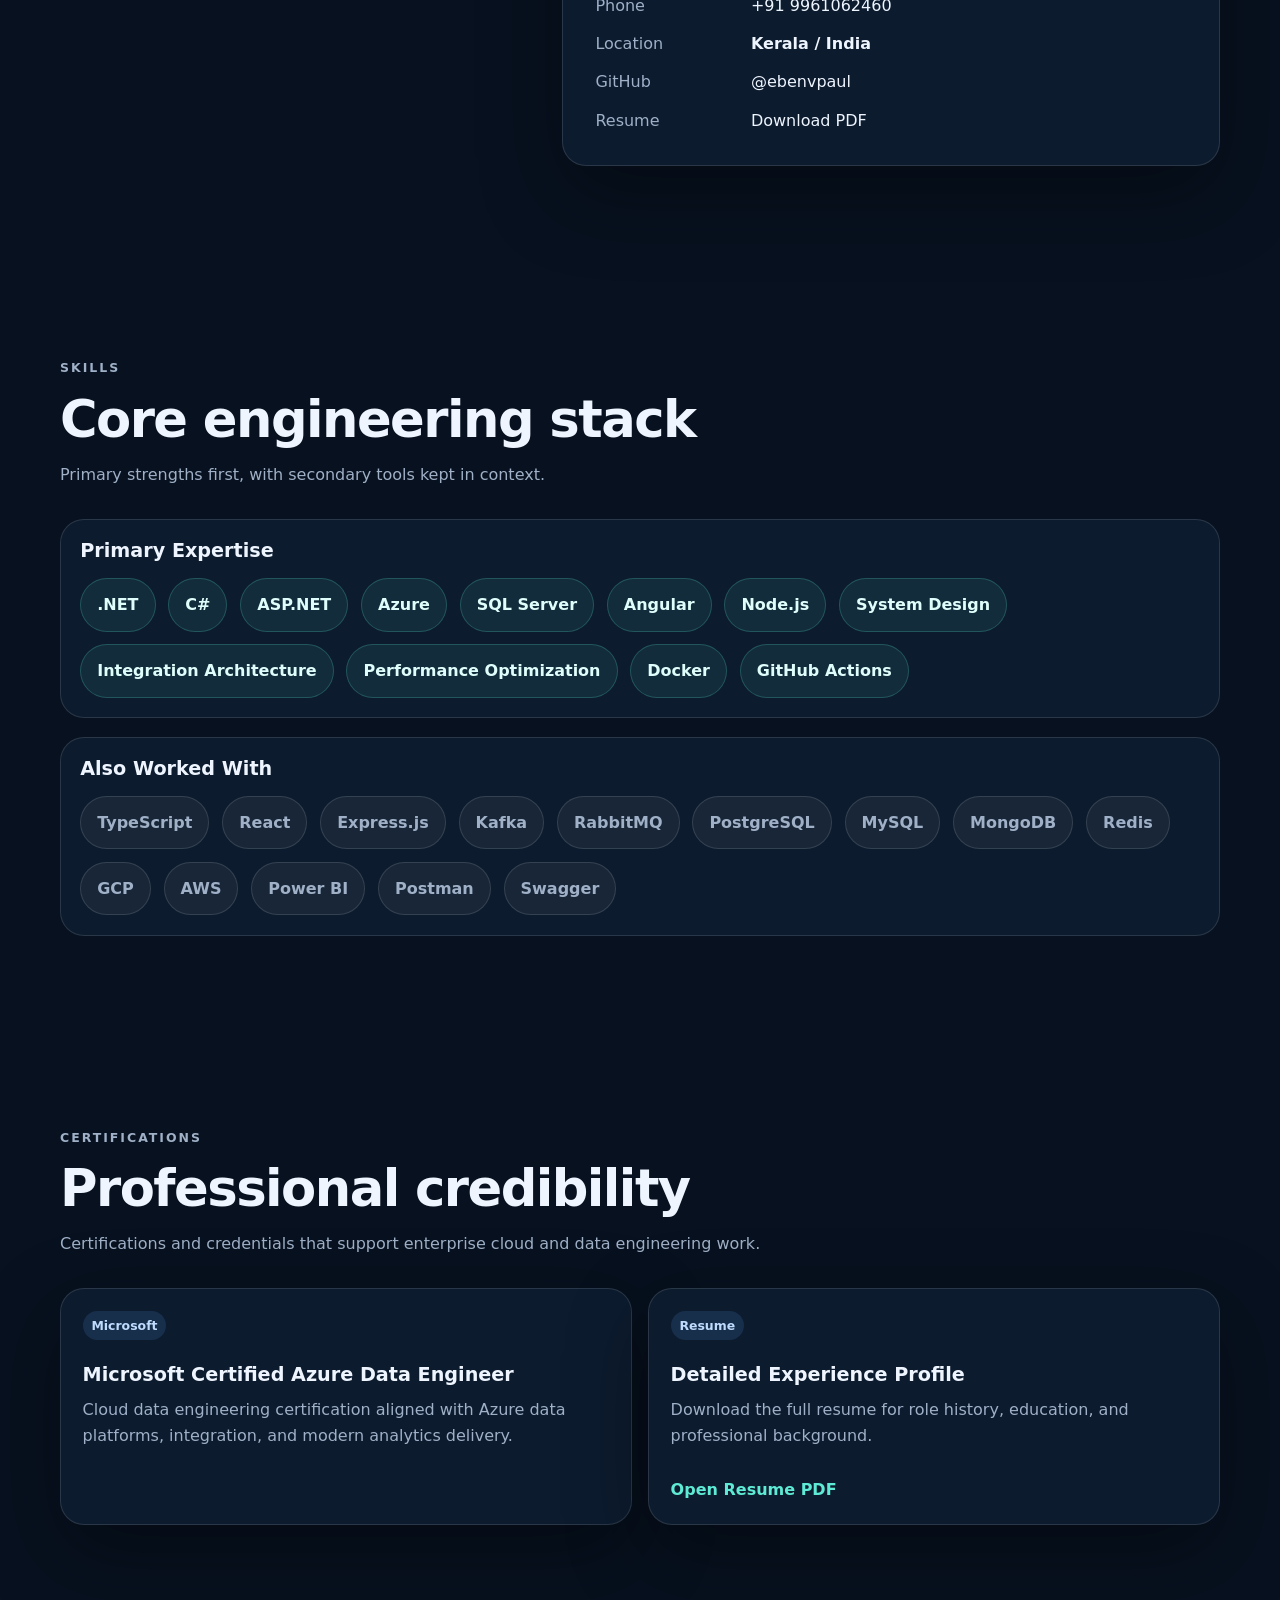
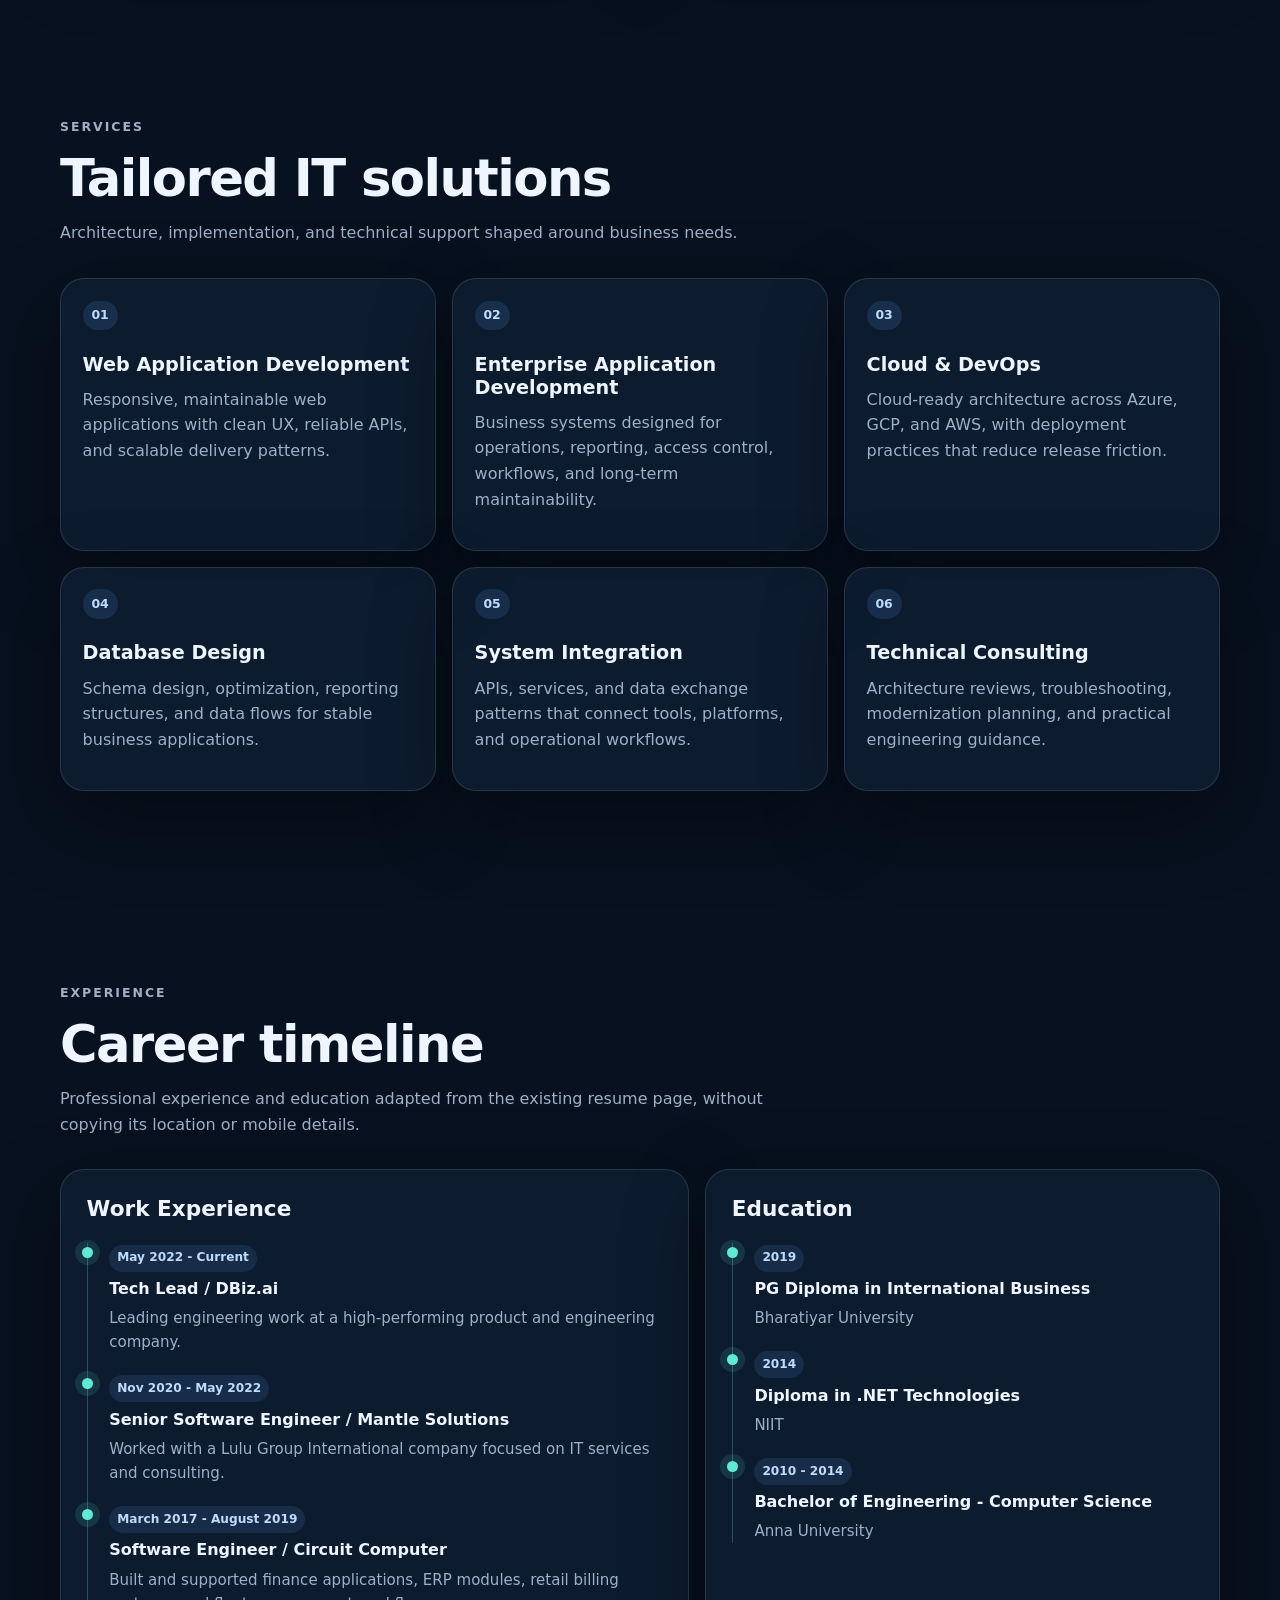
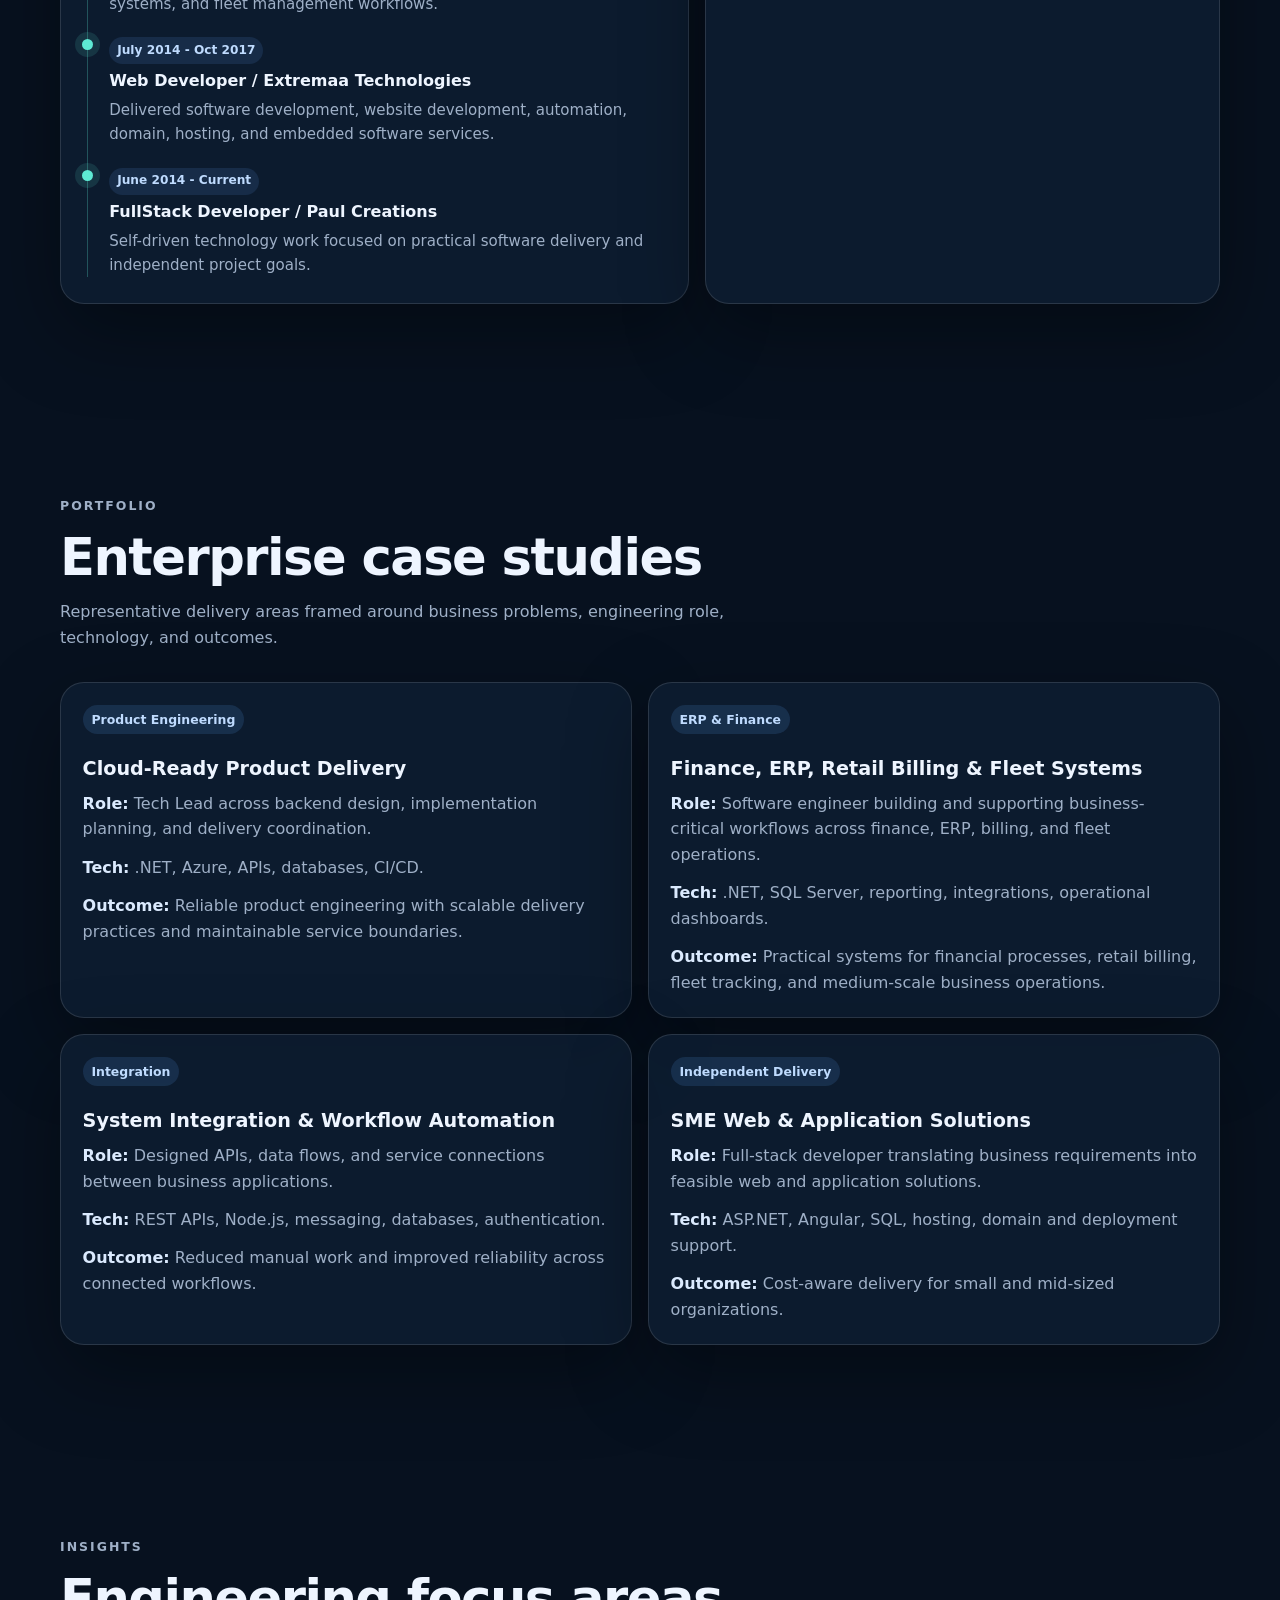
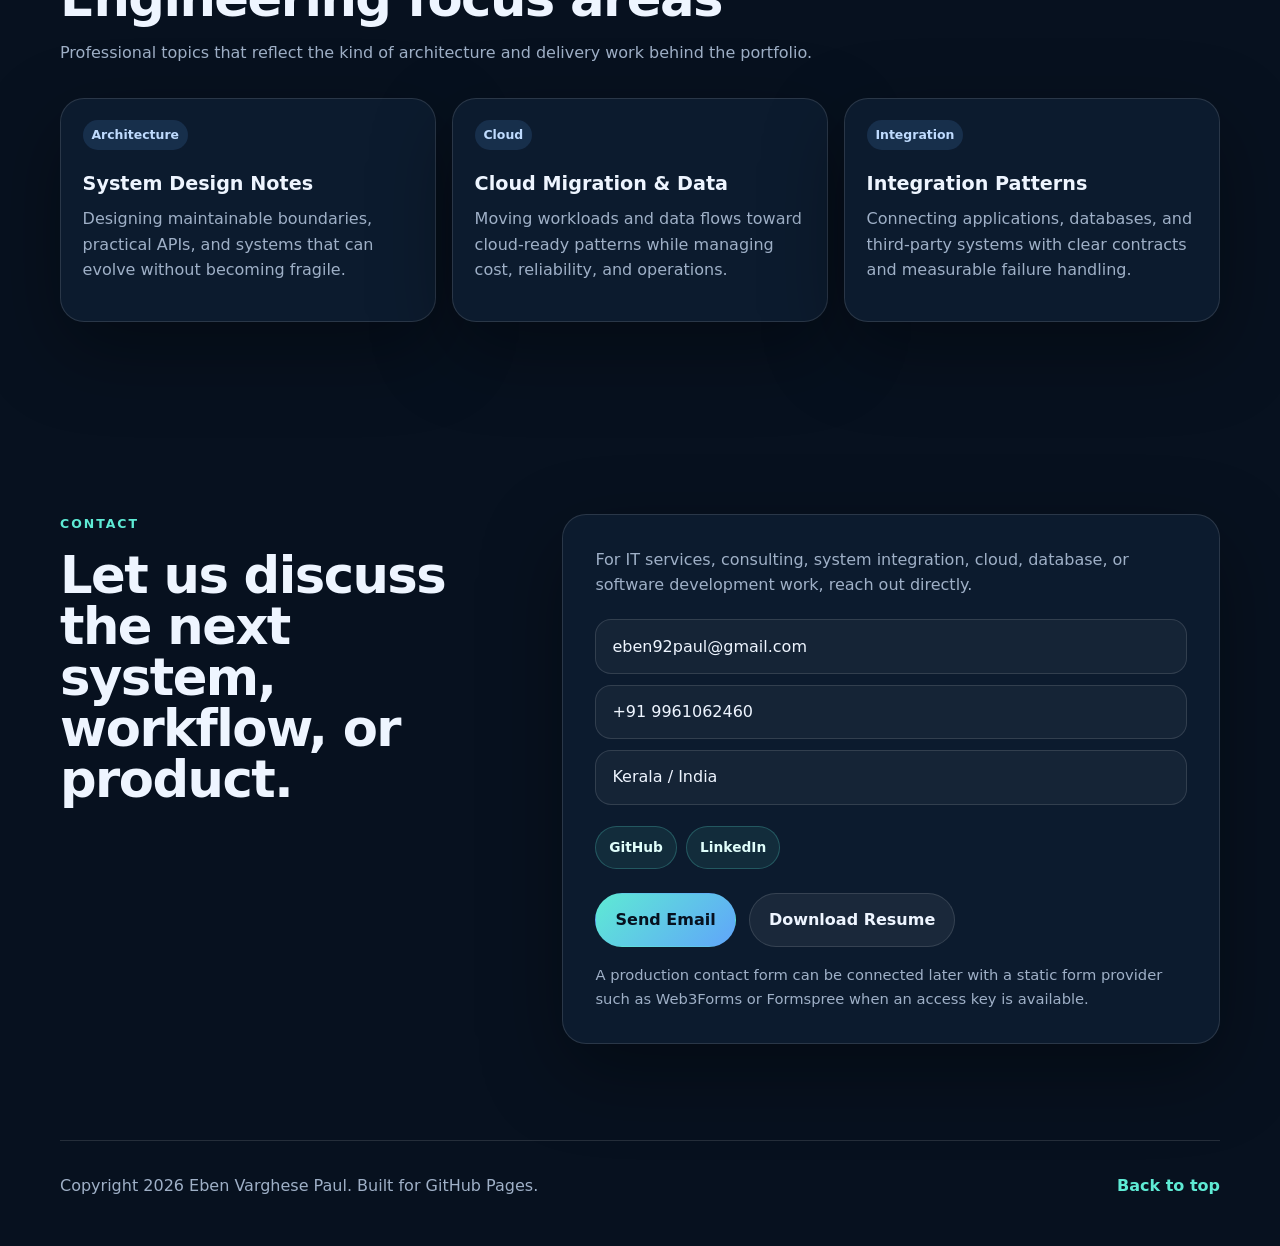
==== commit da4c3692: "Remove duplicate stats section" ====
--- a/index.html
+++ b/index.html
@@ -297,12 +297,6 @@
       </div>
     </section>
 
-    <section class="section stats-band reveal" aria-label="Stats">
-      <div><strong>10+</strong><span>Years Experience</span></div>
-      <div><strong>ERP</strong><span>Finance, Retail Billing, Fleet</span></div>
-      <div><strong>Cloud</strong><span>Data & Integration Work</span></div>
-    </section>
-
     <section id="insights" class="section">
       <div class="section-heading reveal">
         <p class="eyebrow">Insights</p>
--- a/css/style.css
+++ b/css/style.css
@@ -253,7 +253,6 @@
 .section-heading p,
 .section-body p,
 .glass-card p,
-.work-card p,
 .contact-card p,
 .site-footer {
   color: var(--muted);
@@ -374,7 +373,7 @@
 }
 
 .hero-stats,
-.stats-band {
+.hero-stats {
   display: grid;
   grid-template-columns: repeat(3, 1fr);
   gap: 1px;
@@ -385,22 +384,19 @@
   background: var(--line);
 }
 
-.hero-stats div,
-.stats-band div {
+.hero-stats div {
   padding: 1.35rem;
   background: rgba(255, 255, 255, 0.05);
 }
 
-.hero-stats strong,
-.stats-band strong {
+.hero-stats strong {
   display: block;
   color: var(--text);
   font-size: 2rem;
   line-height: 1;
 }
 
-.hero-stats span,
-.stats-band span {
+.hero-stats span {
   color: var(--muted);
   font-size: .86rem;
 }
@@ -528,12 +524,6 @@
   margin-top: .8rem;
   color: var(--accent);
   font-weight: 900;
-}
-
-.work-grid {
-  display: grid;
-  grid-template-columns: repeat(3, 1fr);
-  gap: 1rem;
 }
 
 .case-card {
@@ -621,45 +611,6 @@
   margin-bottom: 0;
   color: var(--muted);
   font-size: .94rem;
-}
-
-.work-card {
-  overflow: hidden;
-  border: 1px solid var(--line);
-  border-radius: var(--radius);
-  background: var(--panel);
-  box-shadow: var(--shadow);
-  transition: transform .25s ease, border-color .25s ease;
-}
-
-.work-card:hover {
-  transform: translateY(-6px);
-  border-color: rgba(96, 165, 250, 0.35);
-}
-
-.work-card img {
-  width: 100%;
-  aspect-ratio: 16 / 10;
-  object-fit: cover;
-}
-
-.work-card div {
-  padding: 1.2rem;
-}
-
-.work-card span {
-  display: block;
-  margin-bottom: .6rem;
-  color: var(--accent);
-  font-size: .78rem;
-  font-weight: 900;
-  text-transform: uppercase;
-  letter-spacing: .12em;
-}
-
-.stats-band {
-  width: min(calc(100% - 32px), var(--max));
-  padding: 0;
 }
 
 .contact-links {
@@ -816,7 +767,6 @@
   }
 
   .card-grid,
-  .work-grid,
   .cert-grid,
   .case-study-grid,
   .timeline-layout {
@@ -853,9 +803,7 @@
   }
 
   .hero-stats,
-  .stats-band,
   .card-grid,
-  .work-grid,
   .cert-grid,
   .case-study-grid,
   .timeline-layout {
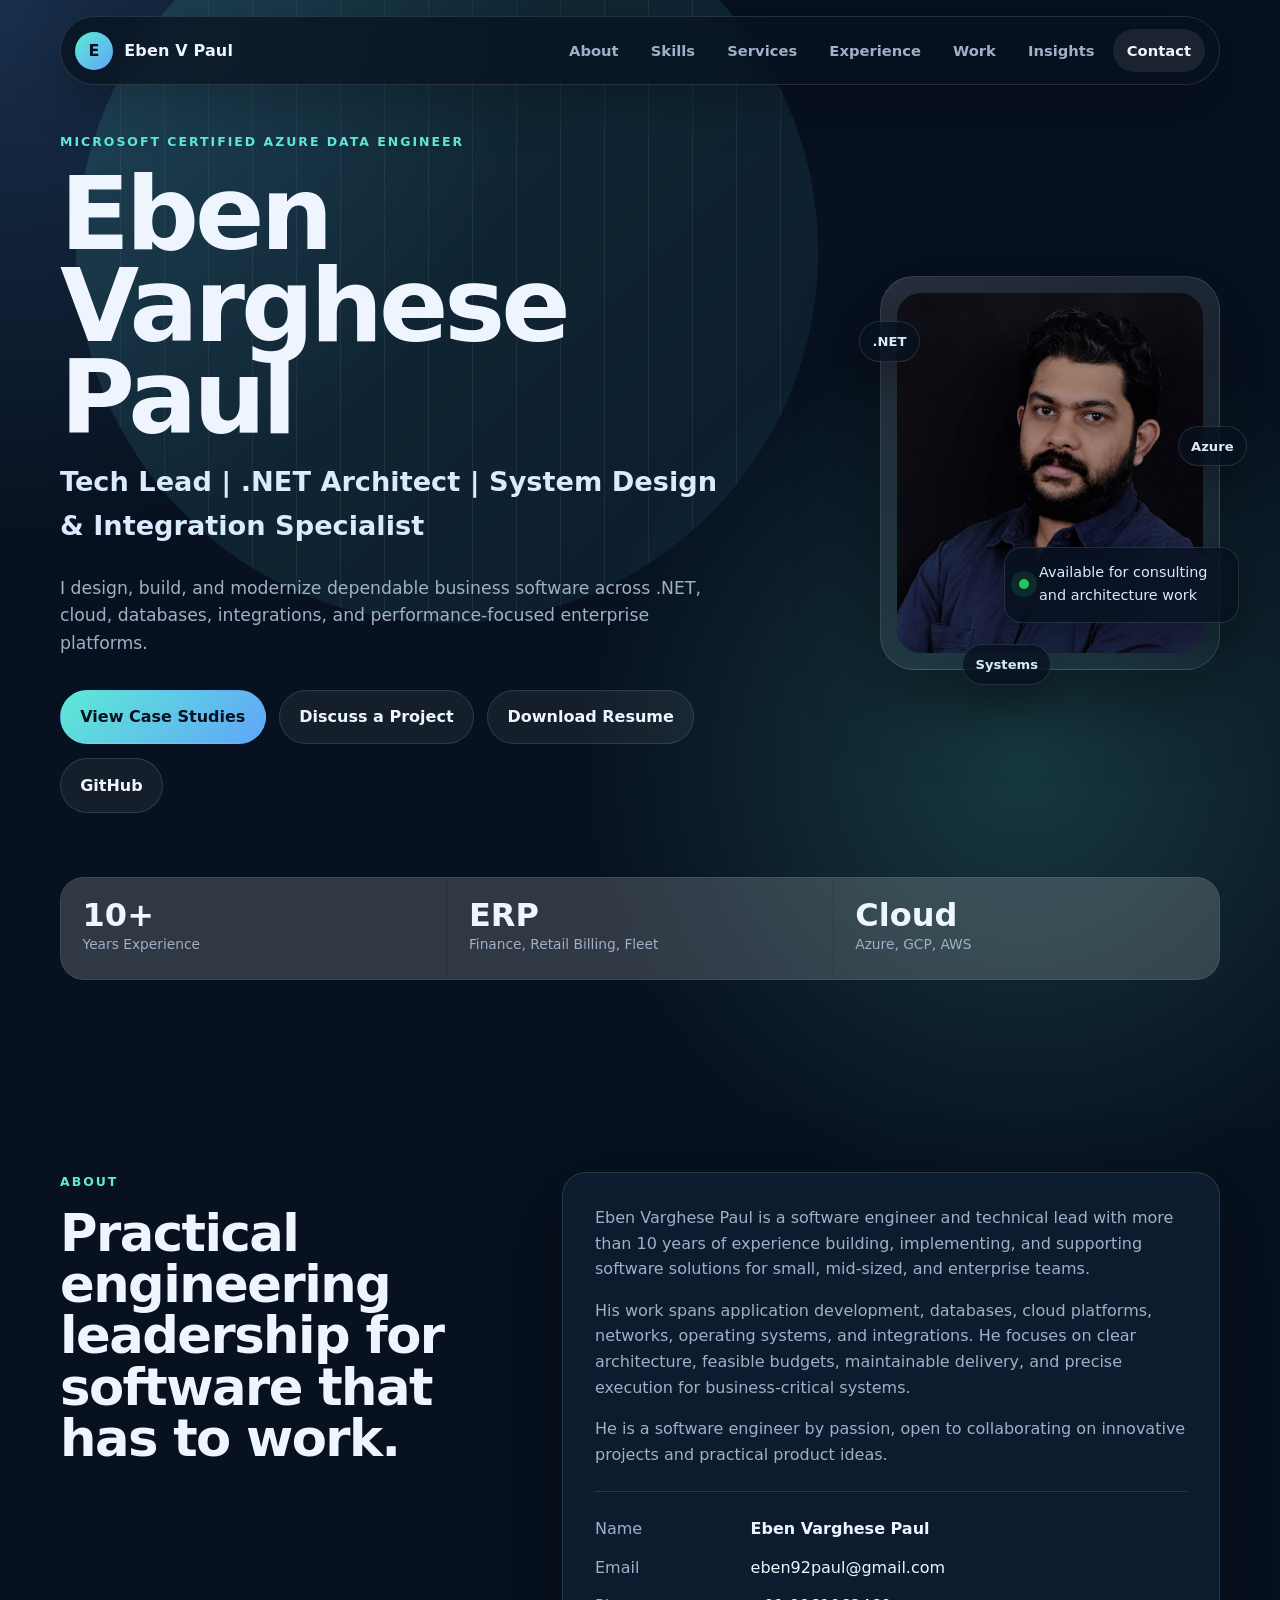
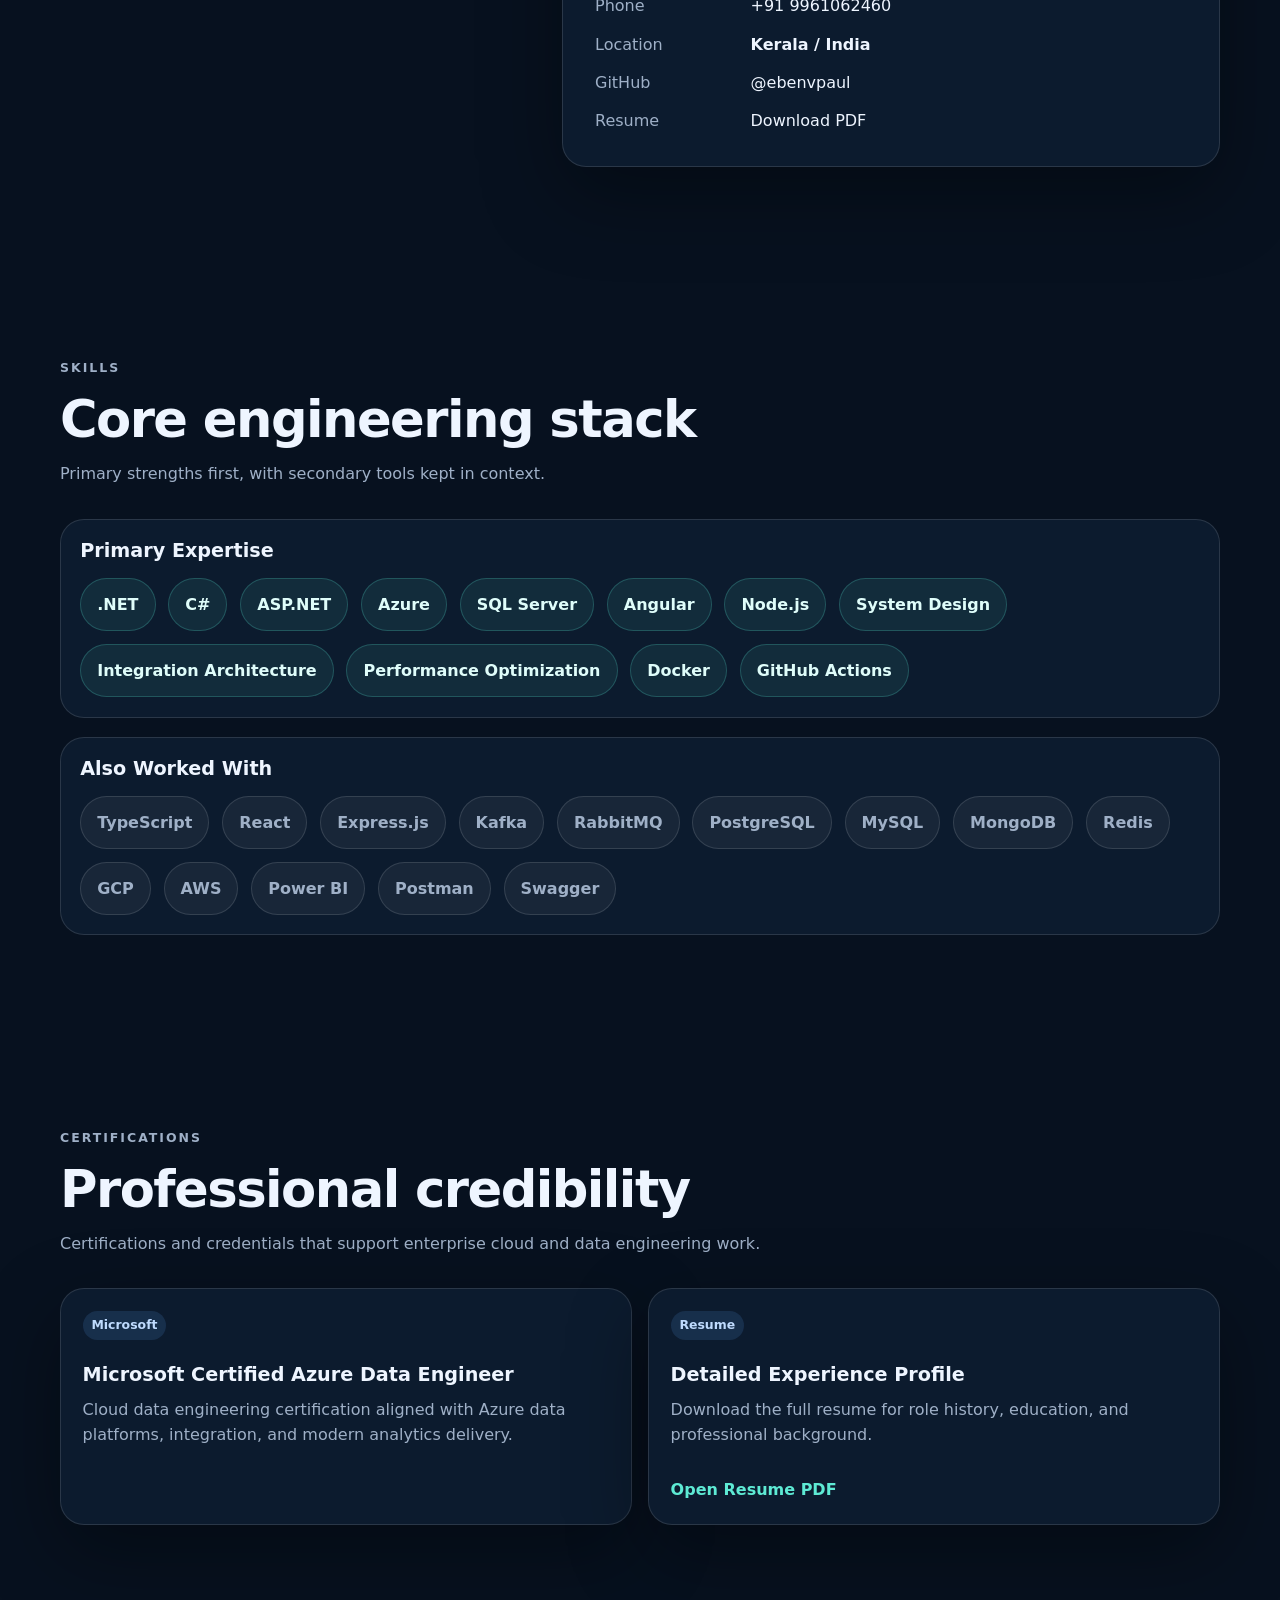
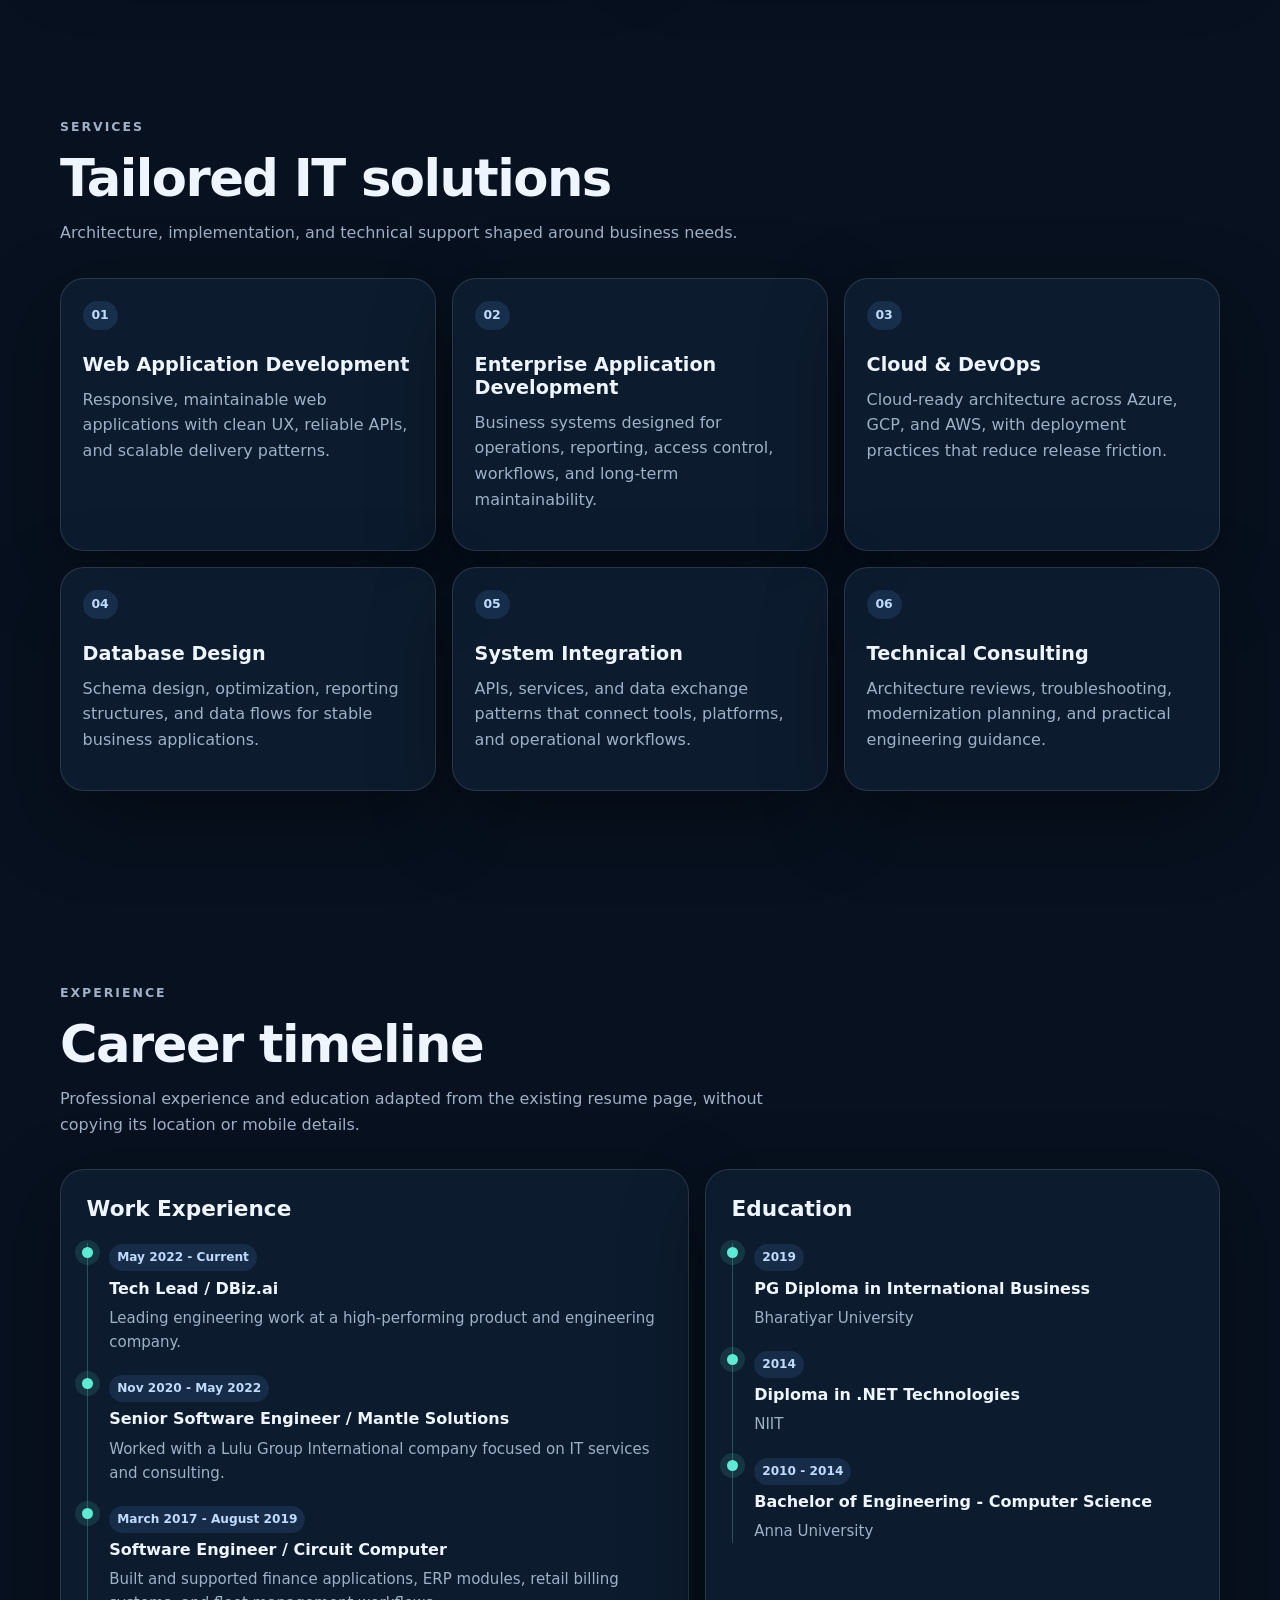
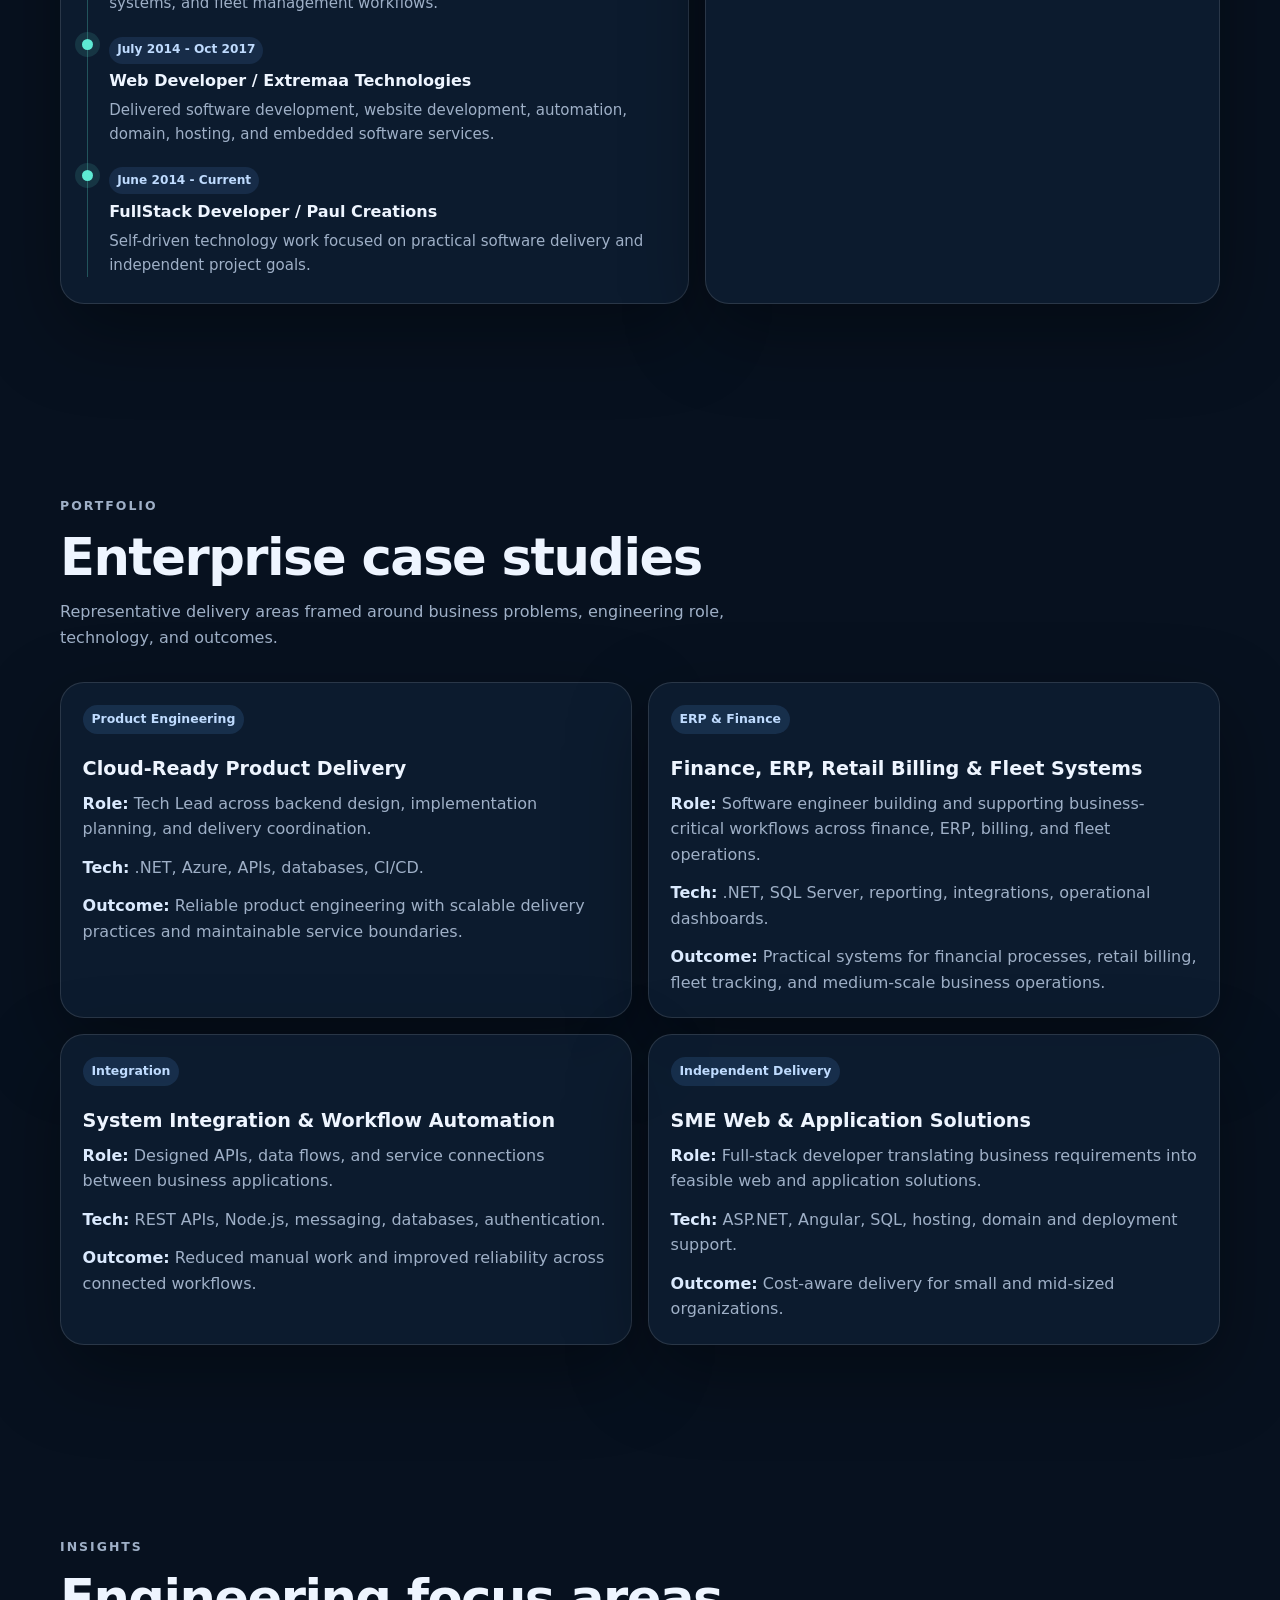
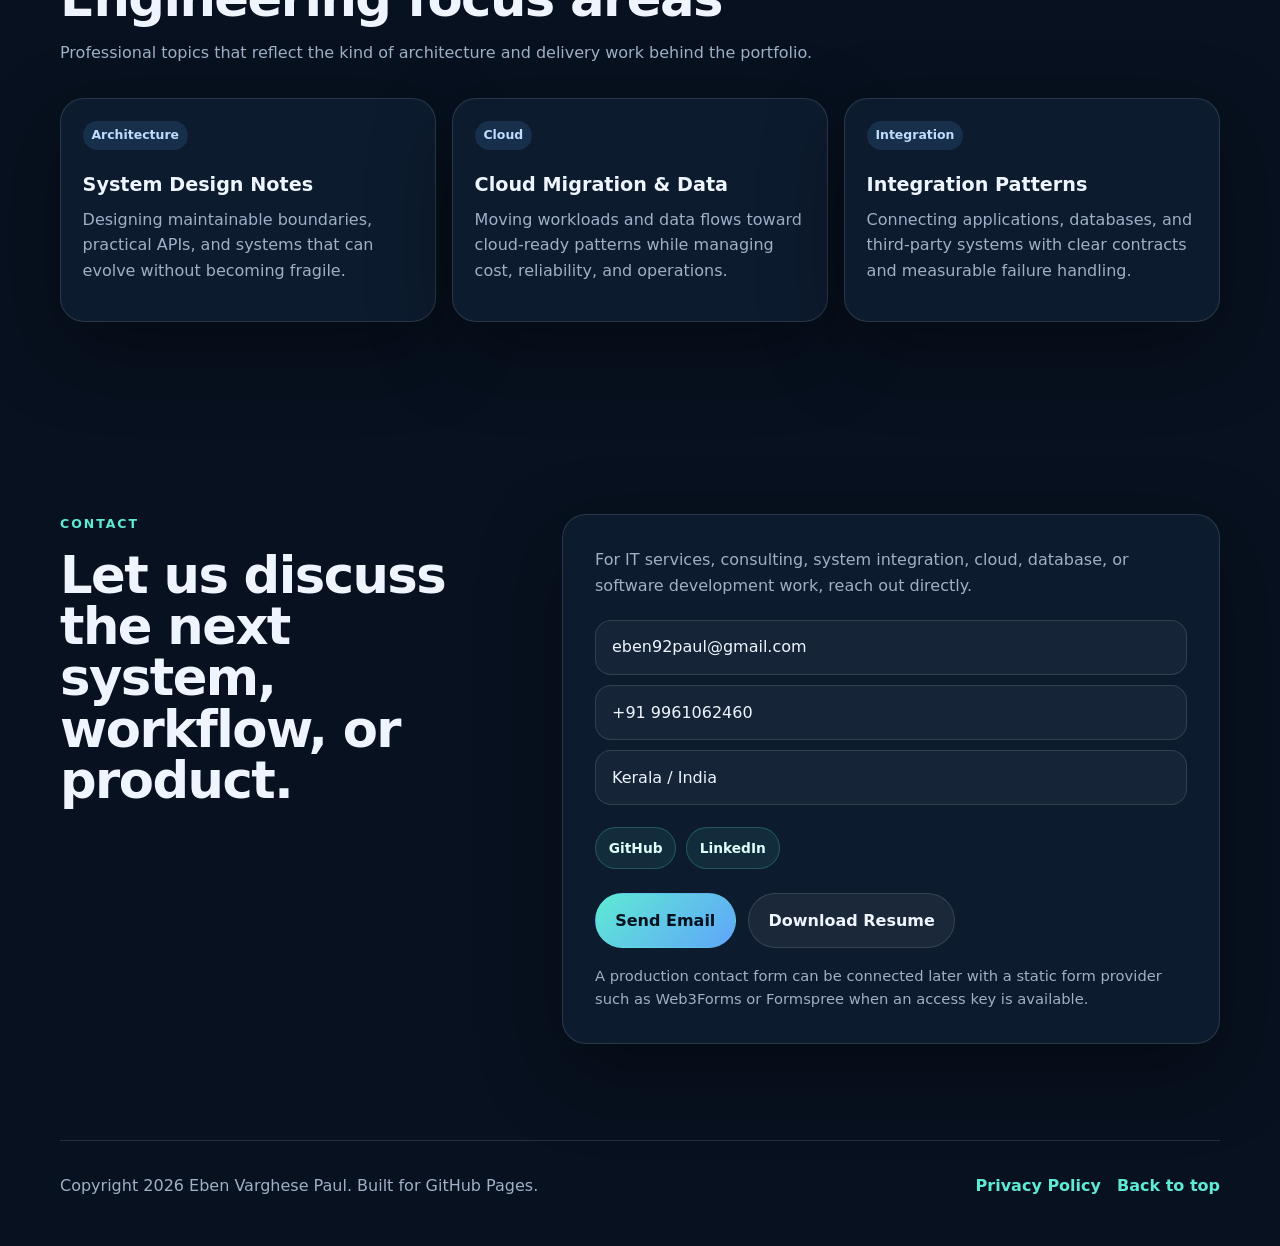
==== commit 78e870b0: "Add reusable privacy policy page" ====
--- a/index.html
+++ b/index.html
@@ -349,7 +349,10 @@
 
   <footer class="site-footer">
     <p>Copyright <span data-year></span> Eben Varghese Paul. Built for GitHub Pages.</p>
-    <a href="#home">Back to top</a>
+    <div class="footer-links">
+      <a href="privacy-policy.html">Privacy Policy</a>
+      <a href="#home">Back to top</a>
+    </div>
   </footer>
 
   <script src="js/main.js"></script>
--- a/css/style.css
+++ b/css/style.css
@@ -26,6 +26,7 @@
 body {
   margin: 0;
   min-width: 320px;
+  overflow-x: hidden;
   background:
     radial-gradient(circle at top left, rgba(96, 165, 250, 0.2), transparent 34rem),
     radial-gradient(circle at 80% 10%, rgba(94, 234, 212, 0.18), transparent 28rem),
@@ -195,6 +196,7 @@
   filter: blur(.2px);
   opacity: .8;
   pointer-events: none;
+  animation: ambient-drift 14s ease-in-out infinite alternate;
 }
 
 .hero-grid {
@@ -308,6 +310,14 @@
   border-radius: 34px;
   background: linear-gradient(145deg, rgba(255,255,255,.12), rgba(255,255,255,.03));
   box-shadow: var(--shadow);
+  animation: panel-float 8s ease-in-out infinite;
+  transition: transform .35s ease, border-color .35s ease, box-shadow .35s ease;
+}
+
+.hero-panel:hover {
+  transform: translateY(-4px);
+  border-color: rgba(94, 234, 212, 0.35);
+  box-shadow: 0 32px 90px rgba(0, 0, 0, 0.42);
 }
 
 .hero-panel img {
@@ -355,6 +365,7 @@
   color: #dbeafe;
   font-size: .82rem;
   font-weight: 800;
+  animation: orbit-pulse 4.8s ease-in-out infinite;
 }
 
 .orbit-card.top {
@@ -387,6 +398,12 @@
 .hero-stats div {
   padding: 1.35rem;
   background: rgba(255, 255, 255, 0.05);
+  transition: background .25s ease, transform .25s ease;
+}
+
+.hero-stats div:hover {
+  background: rgba(255, 255, 255, 0.08);
+  transform: translateY(-2px);
 }
 
 .hero-stats strong {
@@ -462,6 +479,13 @@
   border-radius: var(--radius);
   padding: 1.2rem;
   background: var(--panel);
+  transition: border-color .25s ease, transform .25s ease, background .25s ease;
+}
+
+.stack-groups > div:hover {
+  transform: translateY(-3px);
+  border-color: rgba(94, 234, 212, 0.28);
+  background: var(--panel-strong);
 }
 
 .stack-groups h3 {
@@ -532,6 +556,13 @@
   padding: 1.35rem;
   background: var(--panel);
   box-shadow: var(--shadow);
+  transition: transform .25s ease, border-color .25s ease, background .25s ease;
+}
+
+.case-card:hover {
+  transform: translateY(-6px);
+  border-color: rgba(96, 165, 250, 0.35);
+  background: var(--panel-strong);
 }
 
 .case-card p {
@@ -559,6 +590,12 @@
   padding: clamp(1.2rem, 3vw, 1.6rem);
   background: var(--panel);
   box-shadow: var(--shadow);
+  transition: border-color .25s ease, background .25s ease;
+}
+
+.timeline-column:hover {
+  border-color: rgba(94, 234, 212, 0.24);
+  background: var(--panel-strong);
 }
 
 .timeline-column h3 {
@@ -571,6 +608,11 @@
   position: relative;
   padding: 0 0 1.25rem 1.35rem;
   border-left: 1px solid rgba(94, 234, 212, 0.28);
+  transition: transform .22s ease;
+}
+
+.timeline-item:hover {
+  transform: translateX(4px);
 }
 
 .timeline-item:last-child {
@@ -714,19 +756,126 @@
   font-weight: 800;
 }
 
-.reveal {
-  animation: reveal-up .72s ease both;
-}
-
-@keyframes reveal-up {
+.footer-links {
+  display: flex;
+  flex-wrap: wrap;
+  gap: 1rem;
+}
+
+.policy-page {
+  background:
+    radial-gradient(circle at top left, rgba(96, 165, 250, 0.16), transparent 34rem),
+    var(--bg);
+}
+
+.policy-header {
+  position: sticky;
+  transform: translateX(-50%);
+}
+
+.policy-nav {
+  display: flex;
+}
+
+.policy-main {
+  padding-top: 92px;
+}
+
+.policy-hero {
+  padding-bottom: 40px;
+}
+
+.policy-hero h1 {
+  max-width: 980px;
+  font-size: clamp(2.5rem, 6vw, 5.8rem);
+}
+
+.policy-updated {
+  color: var(--accent);
+  font-weight: 800;
+}
+
+.policy-content {
+  display: grid;
+  gap: 1rem;
+  padding-top: 20px;
+}
+
+.policy-card {
+  border: 1px solid var(--line);
+  border-radius: var(--radius);
+  padding: clamp(1.2rem, 3vw, 1.8rem);
+  background: var(--panel);
+  box-shadow: var(--shadow);
+}
+
+.policy-card h2 {
+  font-size: clamp(1.35rem, 2.4vw, 2rem);
+}
+
+.policy-card p {
+  color: var(--muted);
+}
+
+.policy-card p:last-child {
+  margin-bottom: 0;
+}
+
+.policy-contact {
+  margin-top: 1rem;
+}
+
+.motion-ready .reveal {
+  opacity: 0;
+  transform: translateY(24px);
+  transition: opacity .72s cubic-bezier(.16, 1, .3, 1), transform .72s cubic-bezier(.16, 1, .3, 1);
+  will-change: opacity, transform;
+}
+
+.motion-ready .reveal.is-visible {
+  opacity: 1;
+  transform: translateY(0);
+}
+
+@keyframes ambient-drift {
   from {
-    opacity: 0;
-    transform: translateY(18px);
+    transform: translate(24%, -16%) scale(1);
   }
 
   to {
-    opacity: 1;
-    transform: translateY(0);
+    transform: translate(20%, -13%) scale(1.04);
+  }
+}
+
+@keyframes ambient-drift-mobile {
+  from {
+    transform: translate(-50%, -18%) scale(1);
+  }
+
+  to {
+    transform: translate(-50%, -15%) scale(1.03);
+  }
+}
+
+@keyframes panel-float {
+  0%,
+  100% {
+    translate: 0 0;
+  }
+
+  50% {
+    translate: 0 -8px;
+  }
+}
+
+@keyframes orbit-pulse {
+  0%,
+  100% {
+    box-shadow: 0 14px 40px rgba(0, 0, 0, 0.3);
+  }
+
+  50% {
+    box-shadow: 0 14px 40px rgba(0, 0, 0, 0.34), 0 0 0 5px rgba(94, 234, 212, 0.08);
   }
 }
 
@@ -737,19 +886,22 @@
 
   .site-nav {
     position: fixed;
-    inset: 72px 0 auto 0;
+    inset: 72px 10px auto 10px;
     display: none;
-    width: 100%;
+    width: auto;
     flex-direction: column;
     align-items: stretch;
     border: 1px solid var(--line);
     border-radius: 24px;
     padding: .8rem;
     background: rgba(7, 17, 31, 0.96);
+    box-shadow: var(--shadow);
+    transform-origin: top center;
   }
 
   .site-nav.is-open {
     display: flex;
+    animation: menu-drop .22s ease both;
   }
 
   .site-nav a {
@@ -764,6 +916,14 @@
 
   .hero-panel {
     justify-self: start;
+  }
+
+  .orbit-card.top {
+    left: 0;
+  }
+
+  .orbit-card.right {
+    right: 0;
   }
 
   .card-grid,
@@ -791,6 +951,17 @@
 
   .hero {
     padding-top: 108px;
+  }
+
+  .hero-bg {
+    left: 50%;
+    right: auto;
+    width: 86vw;
+    height: 86vw;
+    min-width: 320px;
+    min-height: 320px;
+    transform: translate(-50%, -18%);
+    animation-name: ambient-drift-mobile;
   }
 
   .hero-grid {
@@ -814,6 +985,7 @@
   .orbit-card {
     position: static;
     margin-top: .8rem;
+    animation: none;
   }
 
   .profile-list {
@@ -823,6 +995,18 @@
   .site-footer {
     align-items: flex-start;
     flex-direction: column;
+  }
+}
+
+@keyframes menu-drop {
+  from {
+    opacity: 0;
+    transform: translateY(-8px) scale(.98);
+  }
+
+  to {
+    opacity: 1;
+    transform: translateY(0) scale(1);
   }
 }
 
@@ -836,7 +1020,16 @@
     animation-iteration-count: 1 !important;
   }
 
-  .reveal {
+  .motion-ready .reveal {
+    opacity: 1;
+    transform: none;
+    transition: none;
+  }
+
+  .hero-bg,
+  .hero-panel,
+  .orbit-card,
+  .site-nav.is-open {
     animation: none;
   }
 }
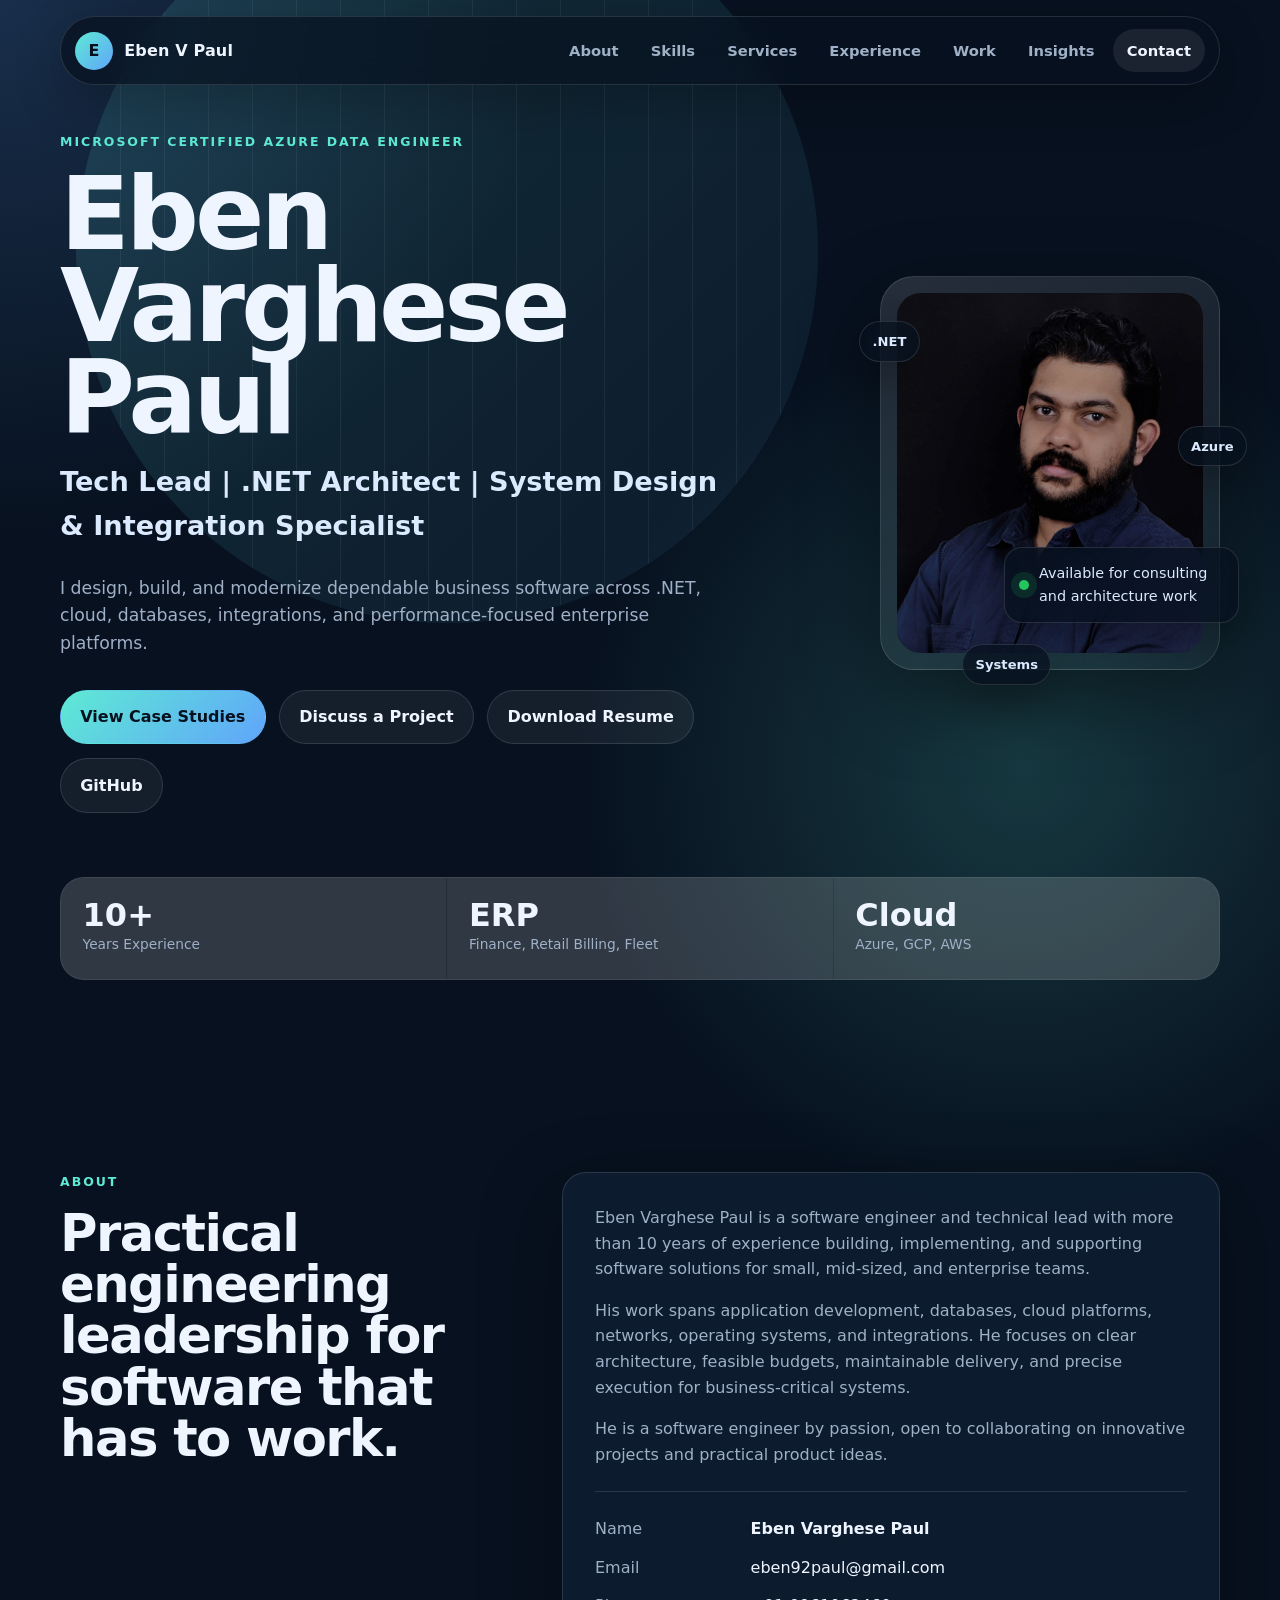
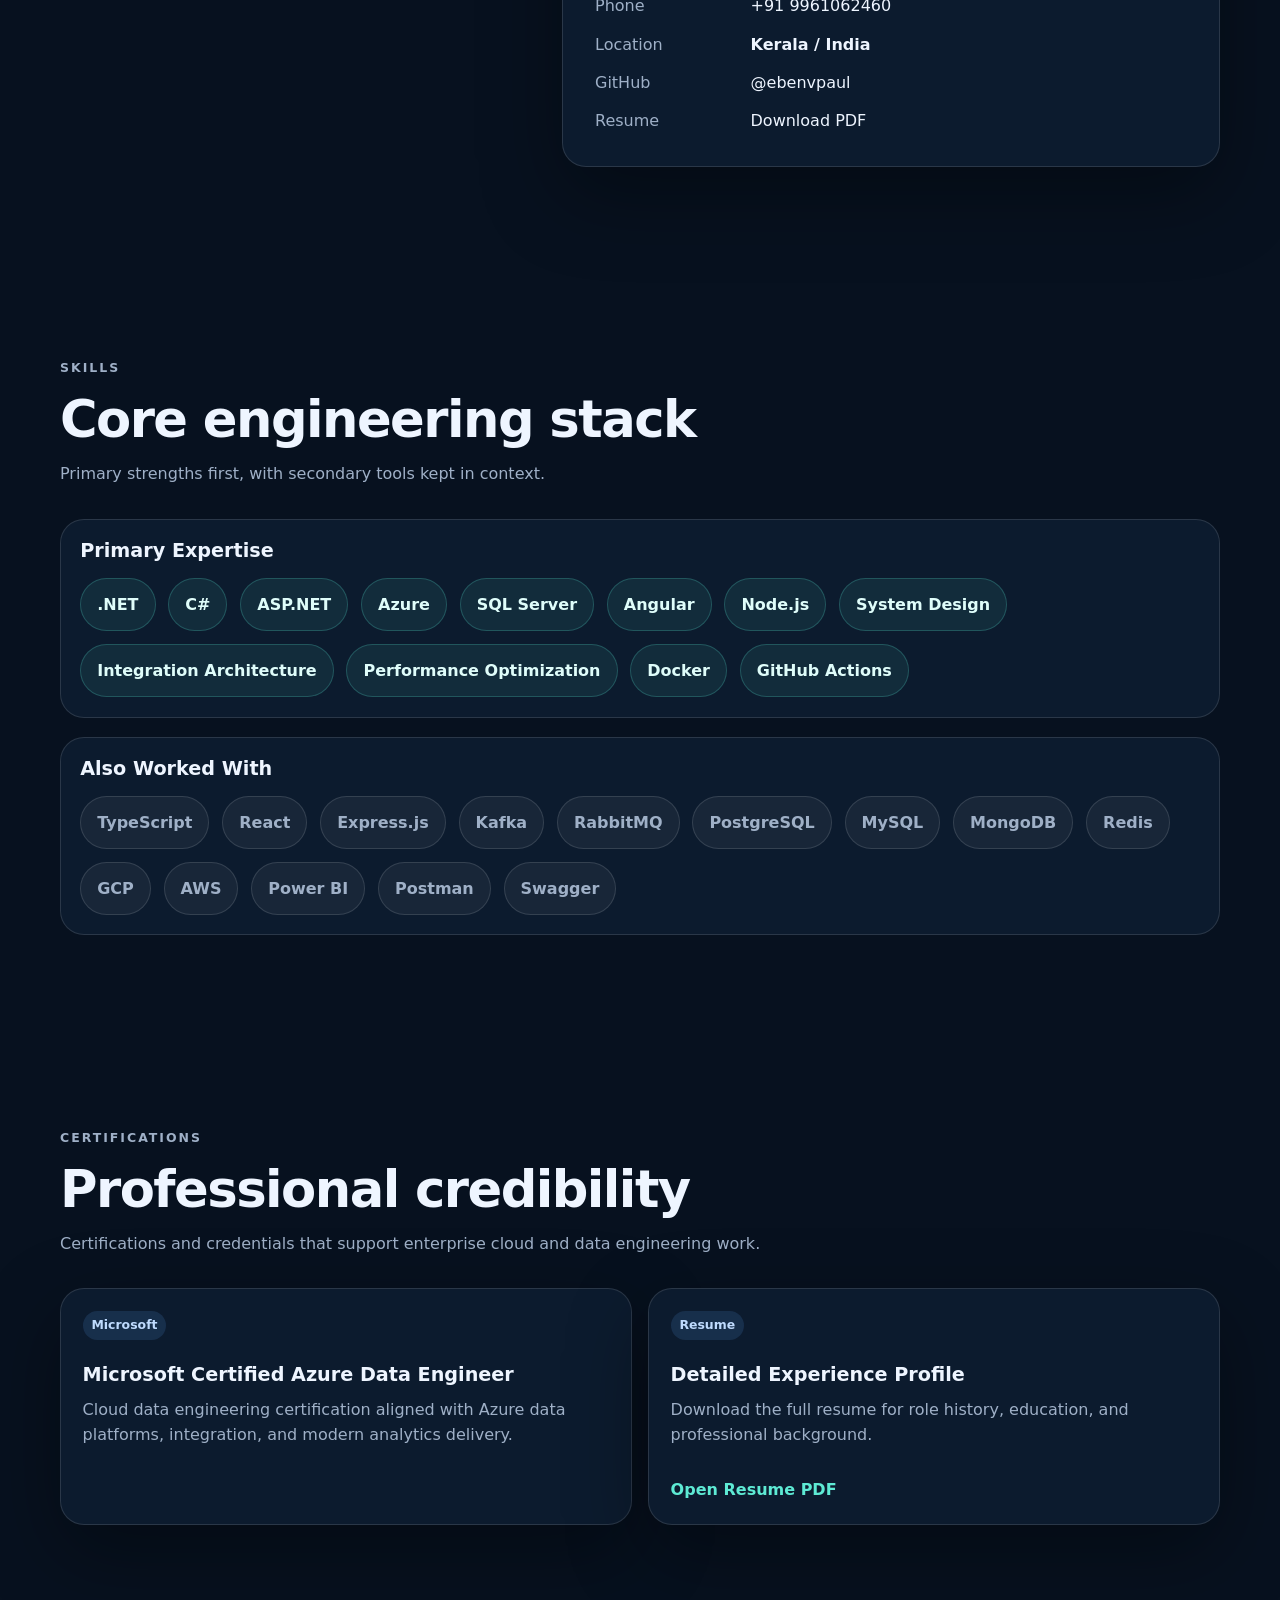
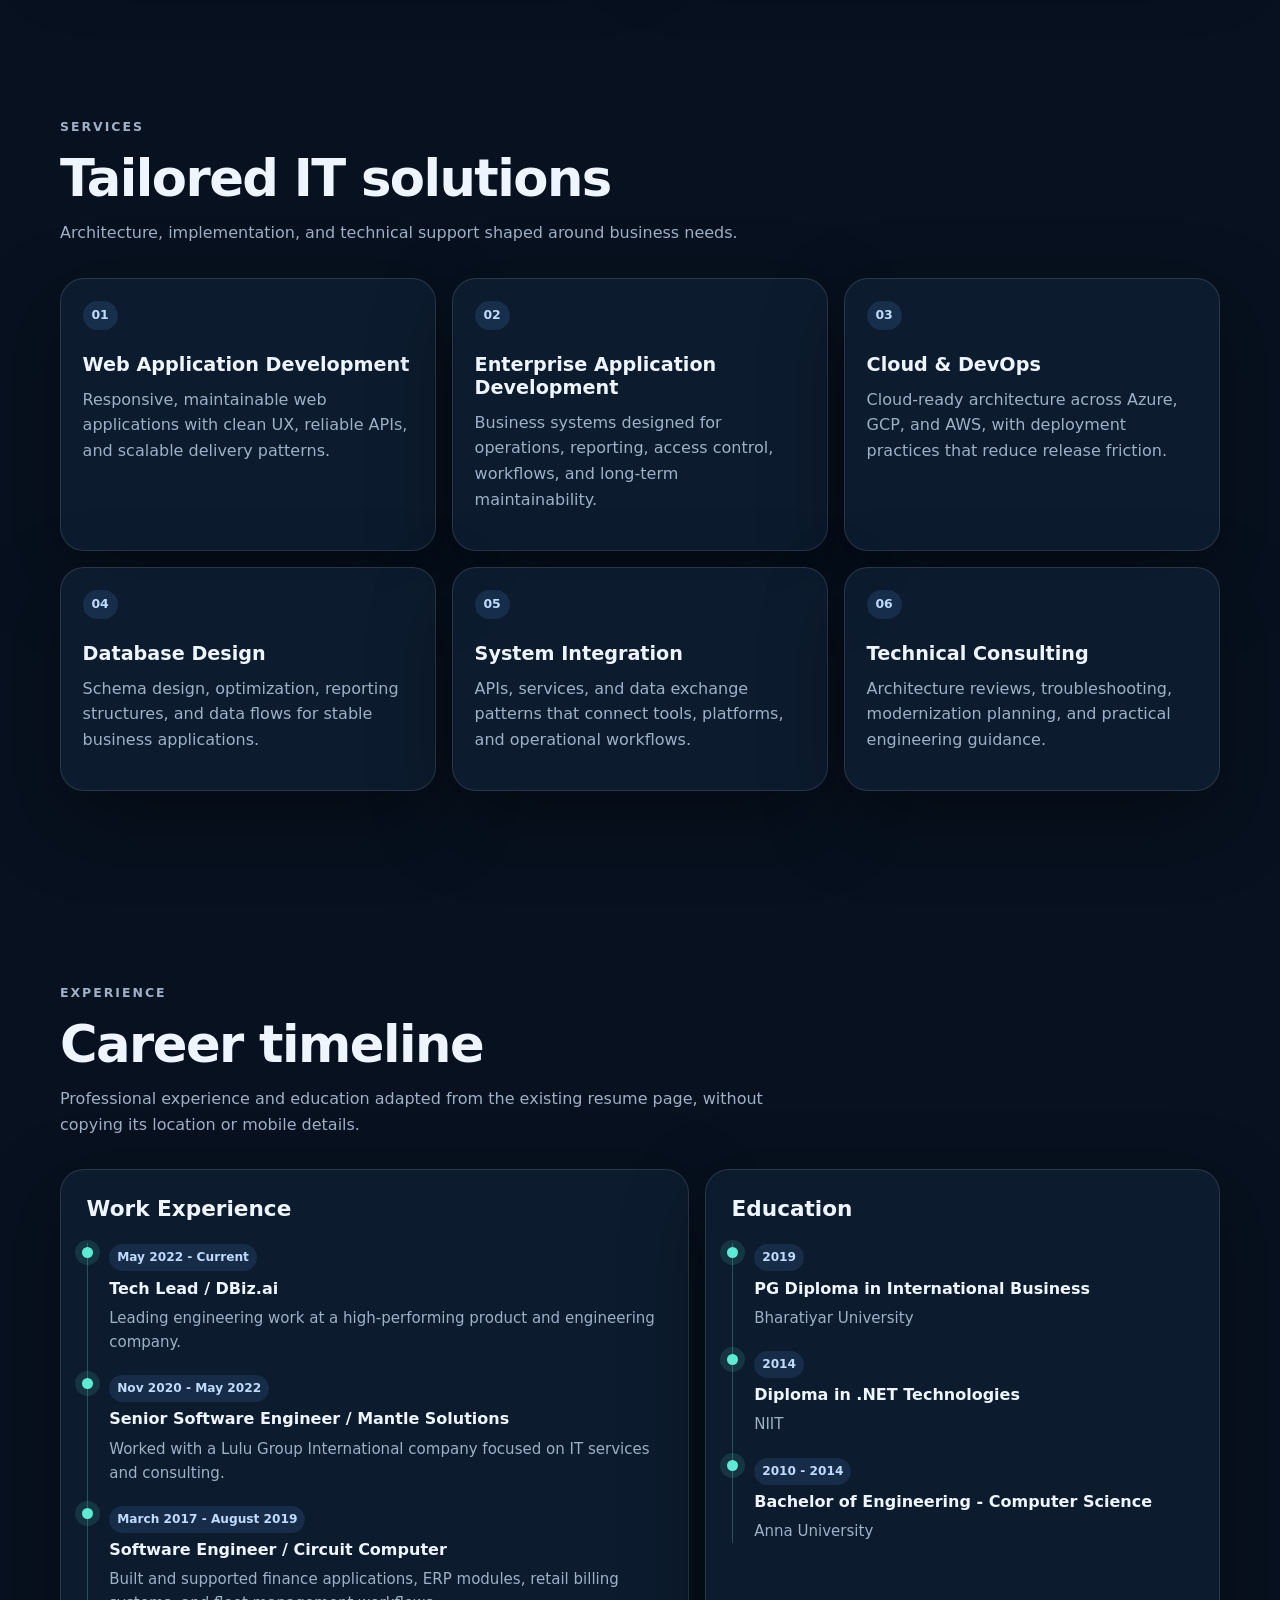
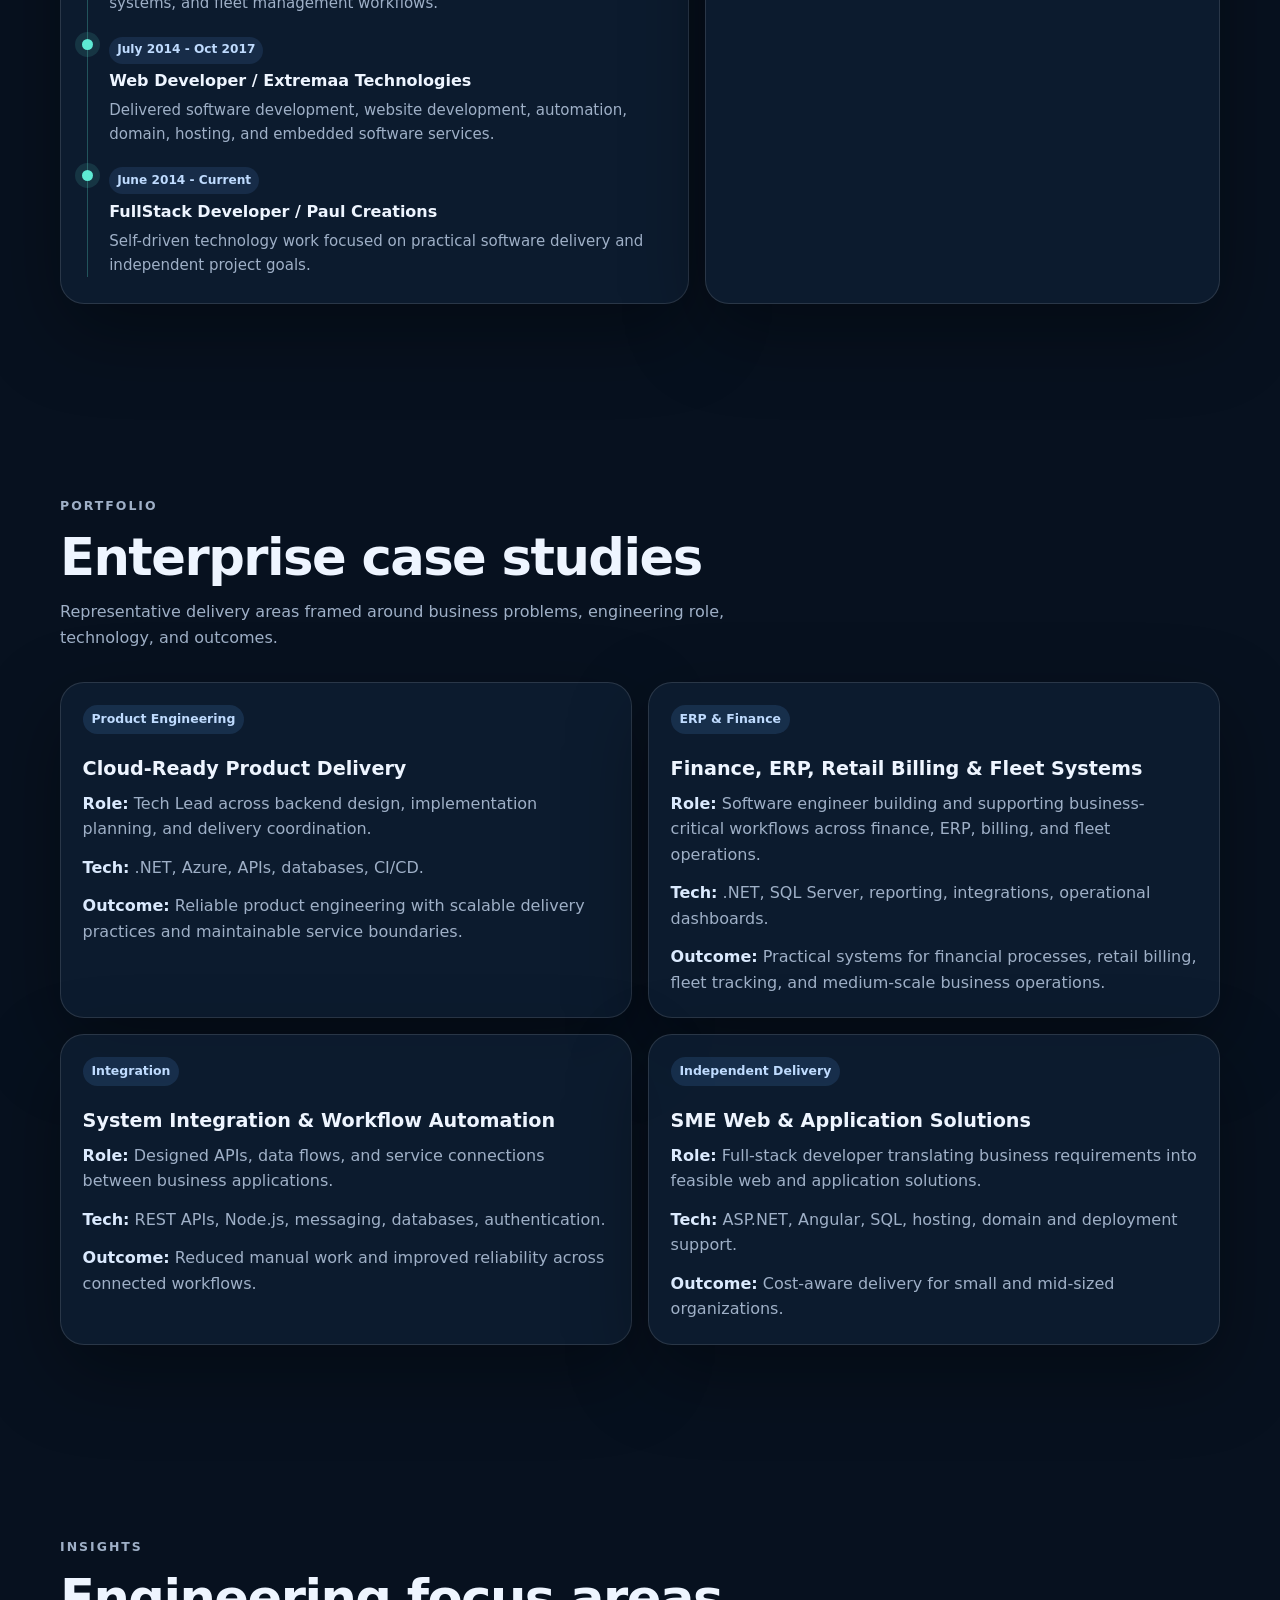
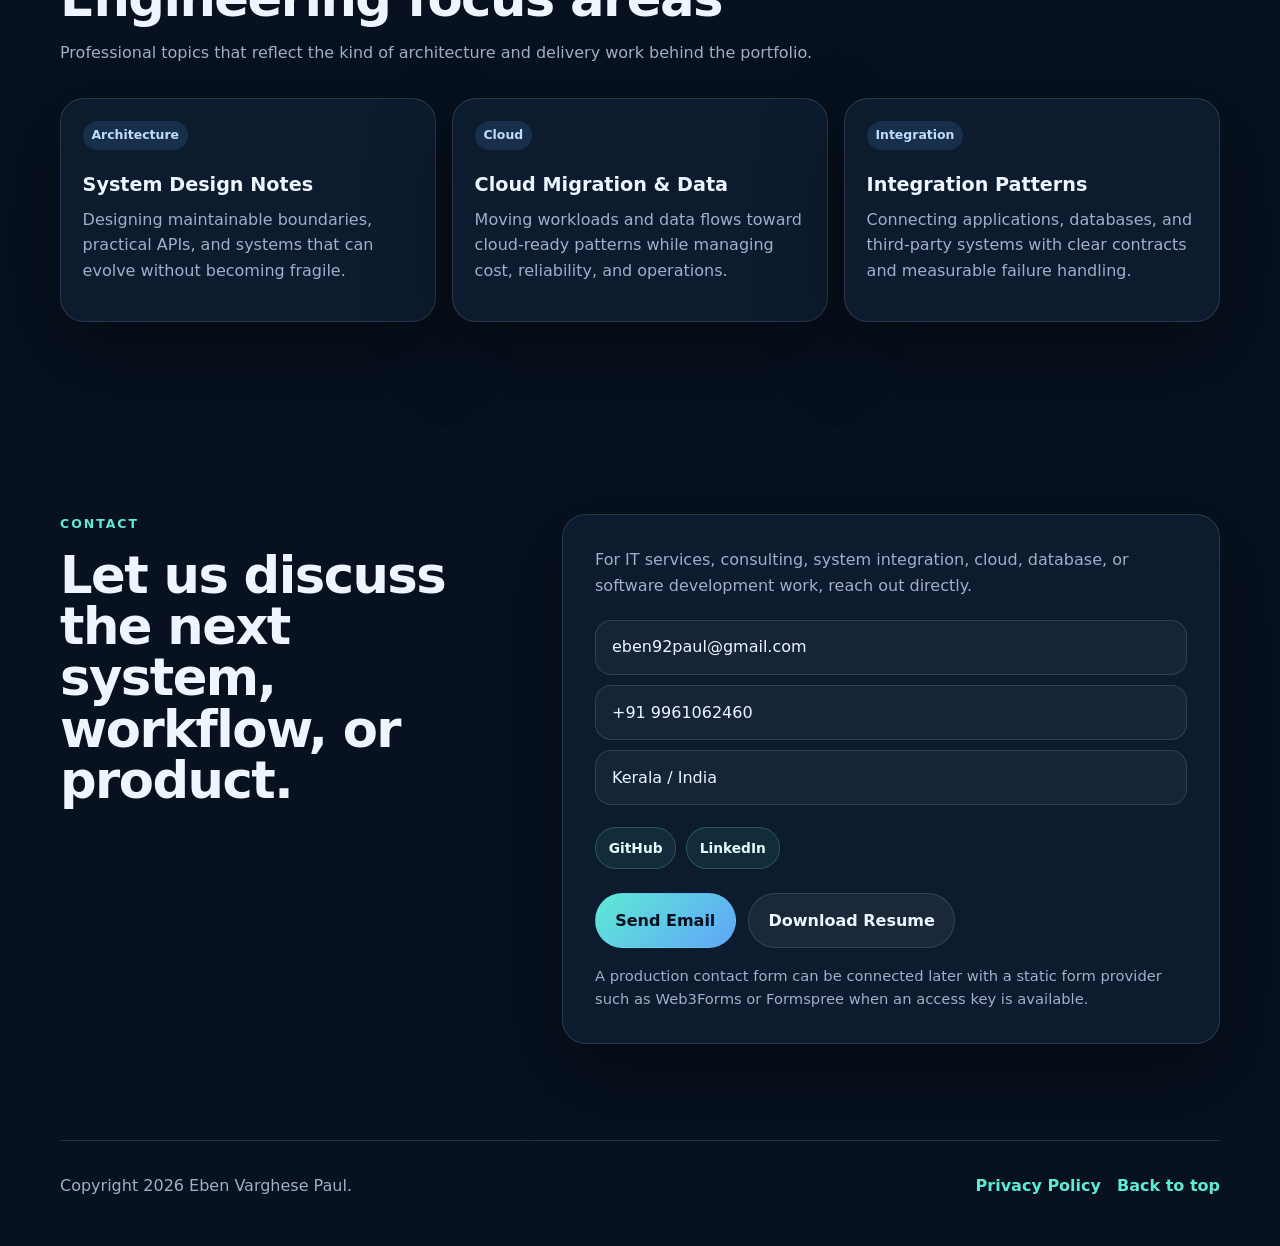
==== commit a00c7c2e: "updated footer" ====
--- a/index.html
+++ b/index.html
@@ -348,7 +348,7 @@
   </main>
 
   <footer class="site-footer">
-    <p>Copyright <span data-year></span> Eben Varghese Paul. Built for GitHub Pages.</p>
+    <p>Copyright <span data-year></span> Eben Varghese Paul.</p>
     <div class="footer-links">
       <a href="privacy-policy.html">Privacy Policy</a>
       <a href="#home">Back to top</a>
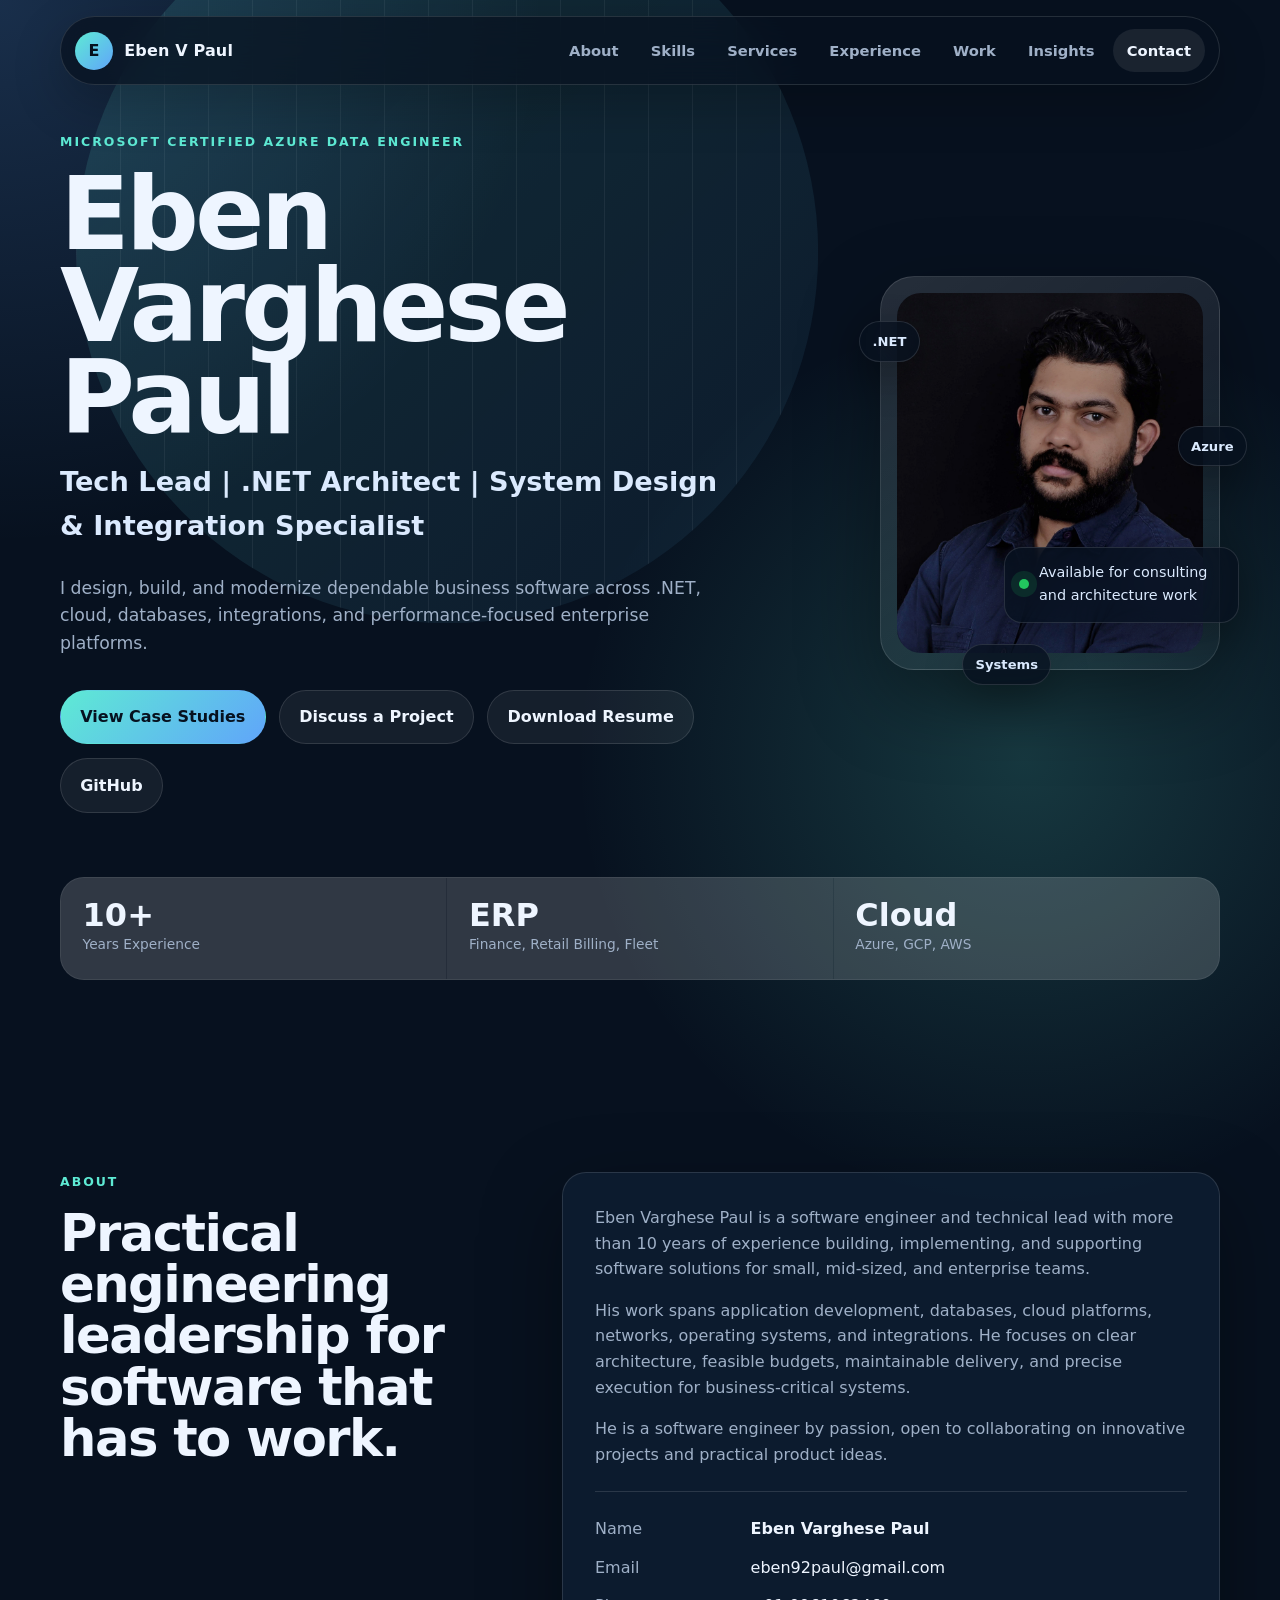
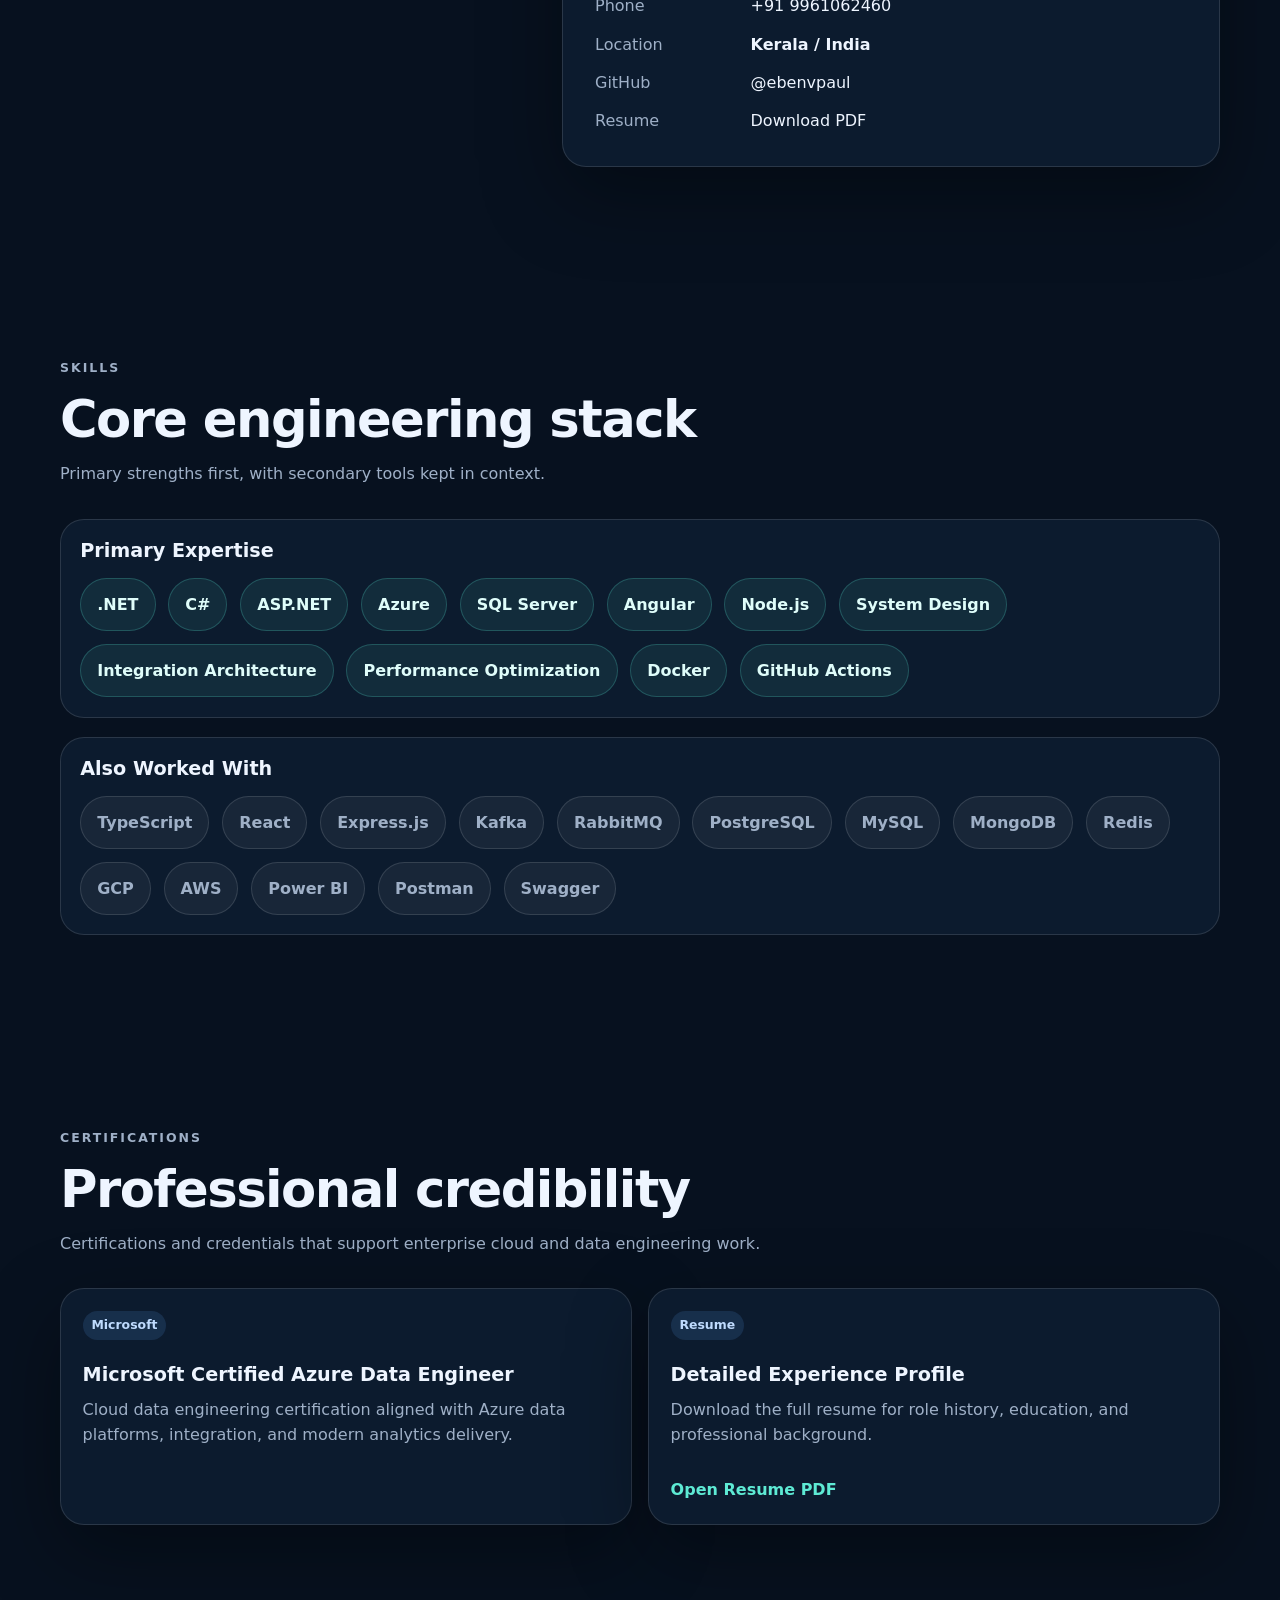
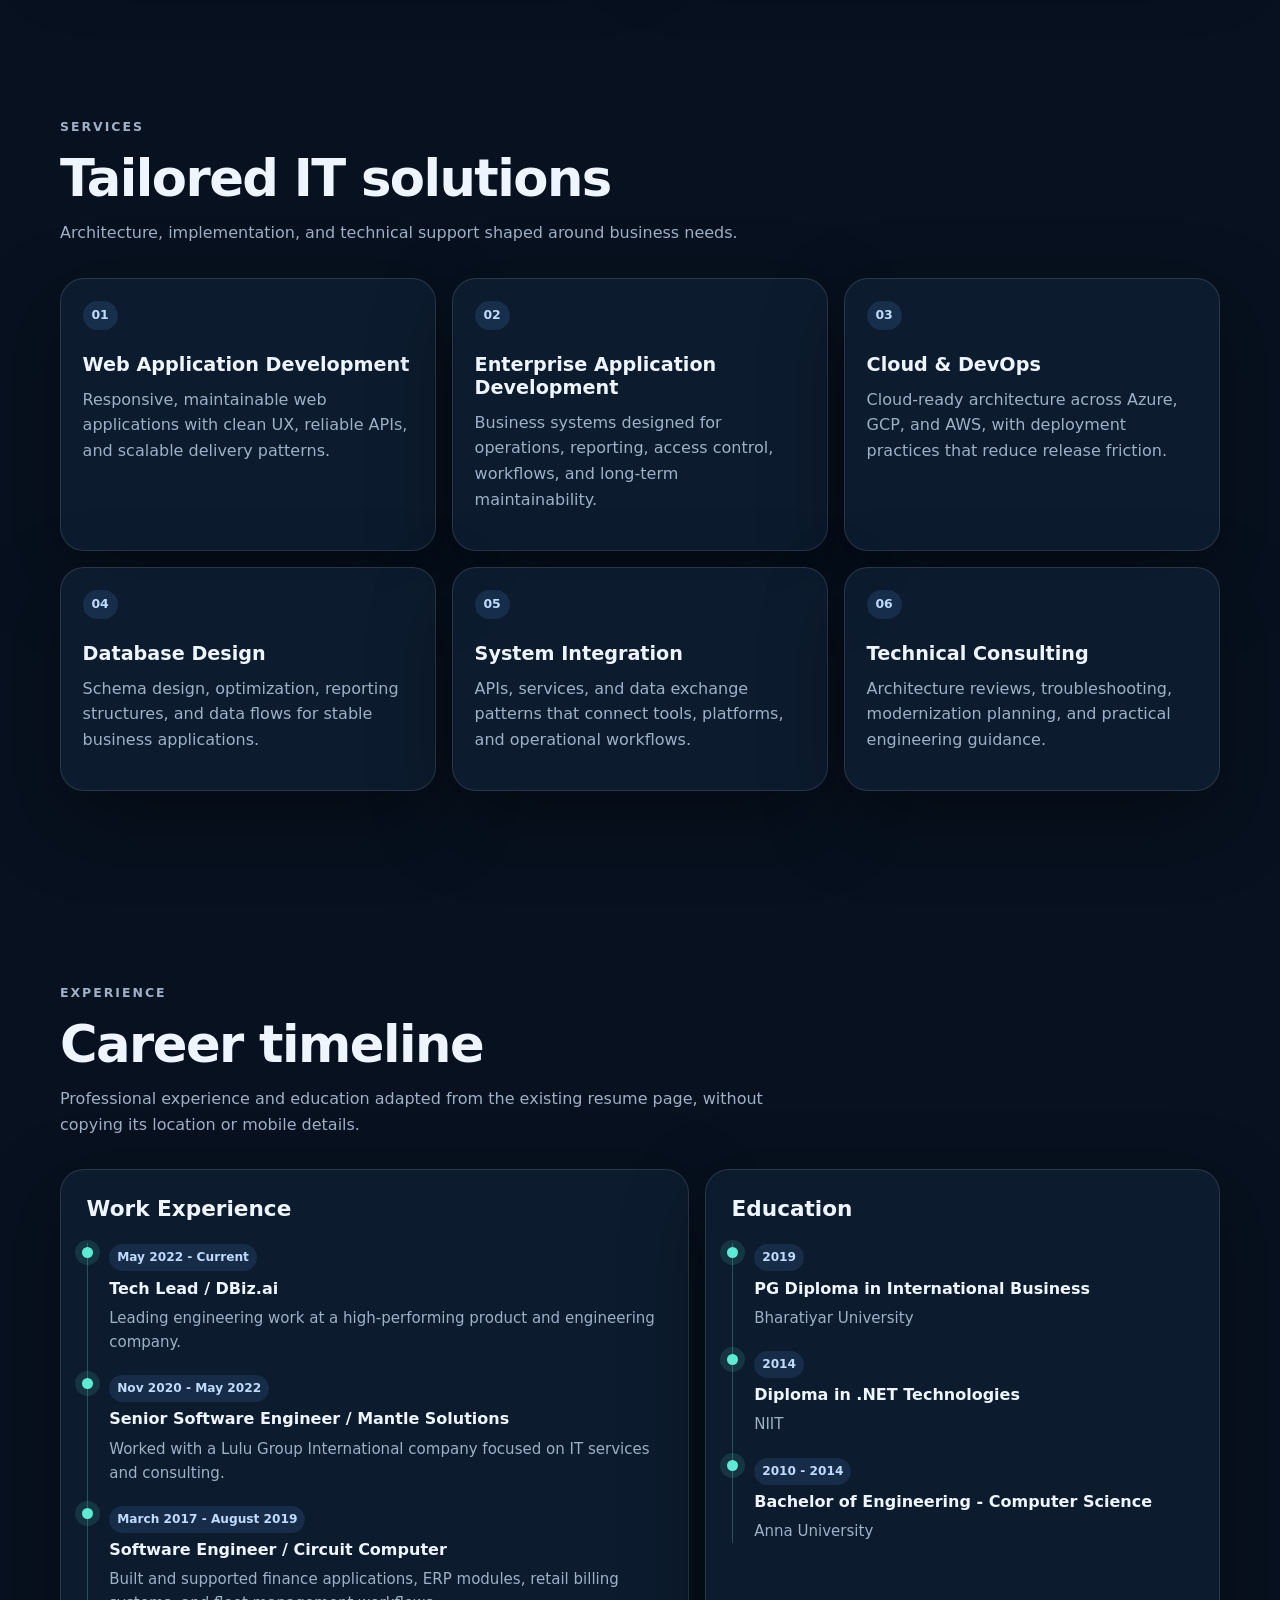
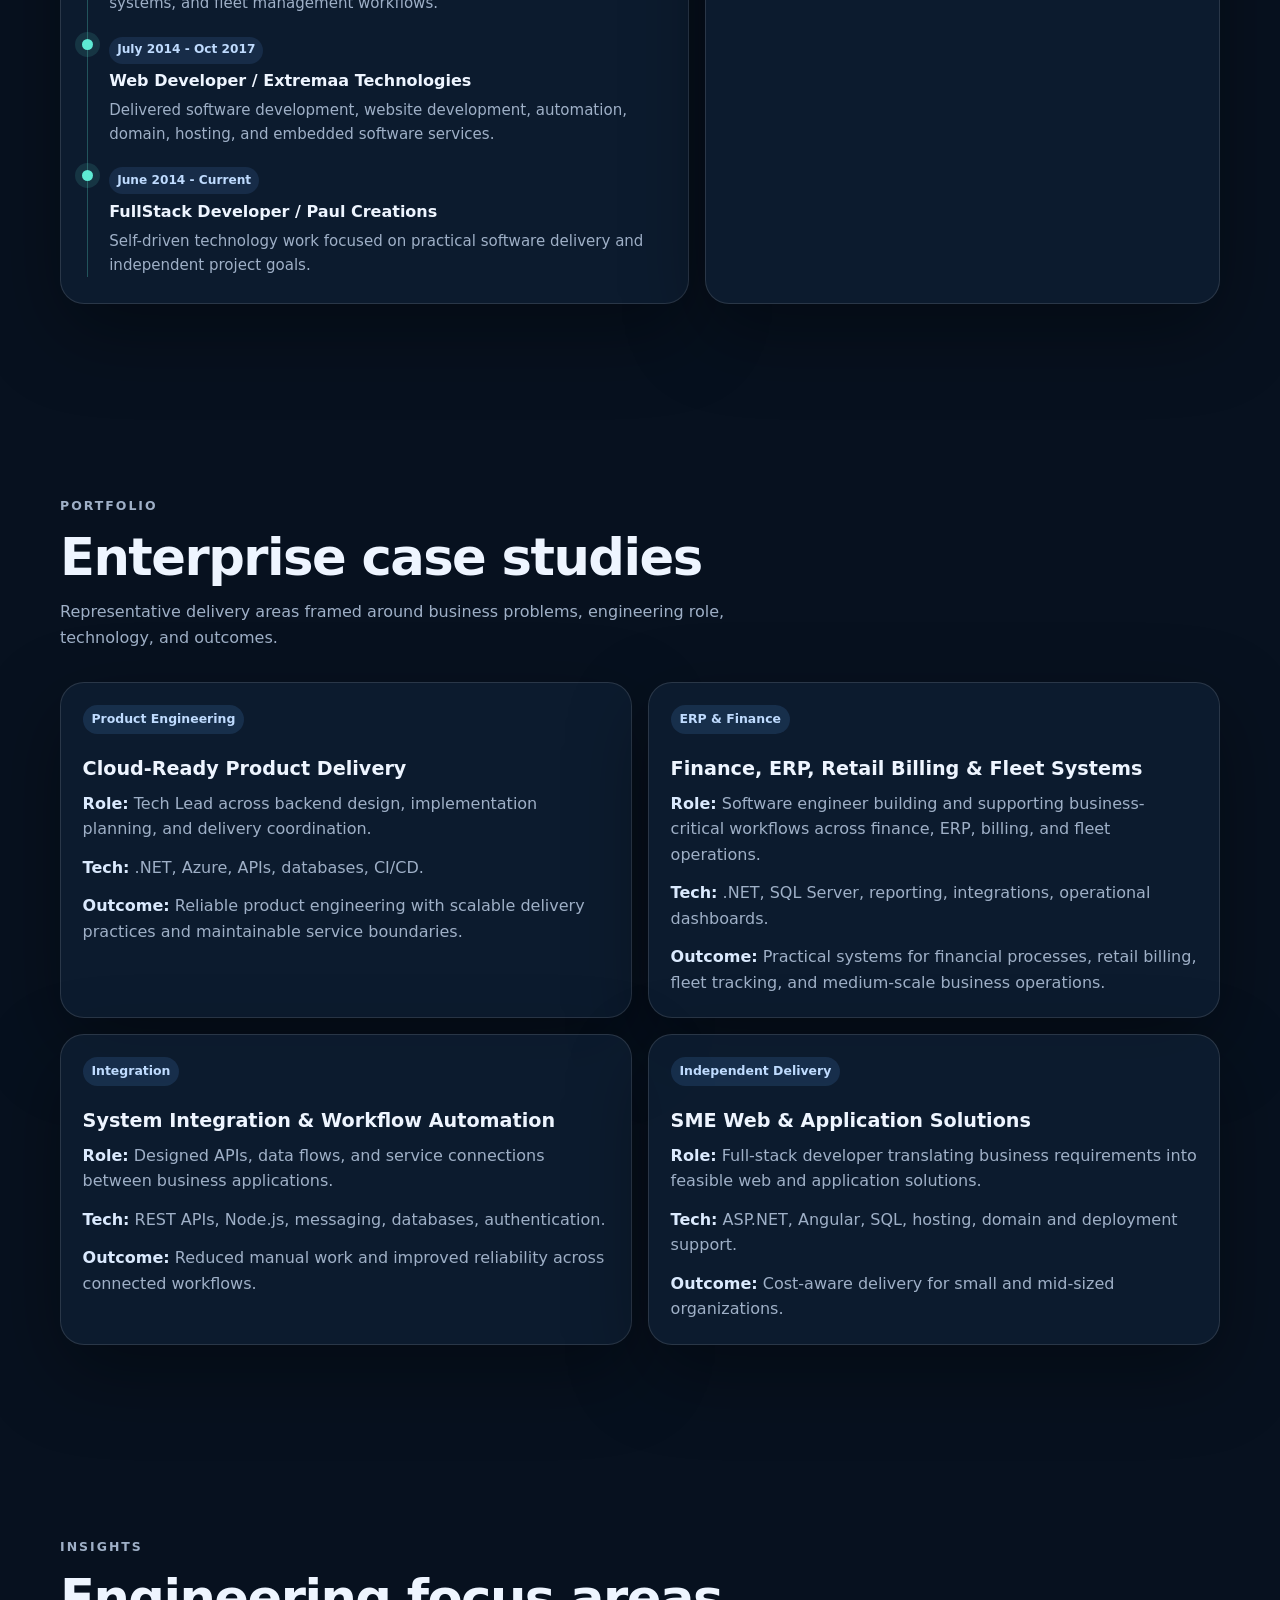
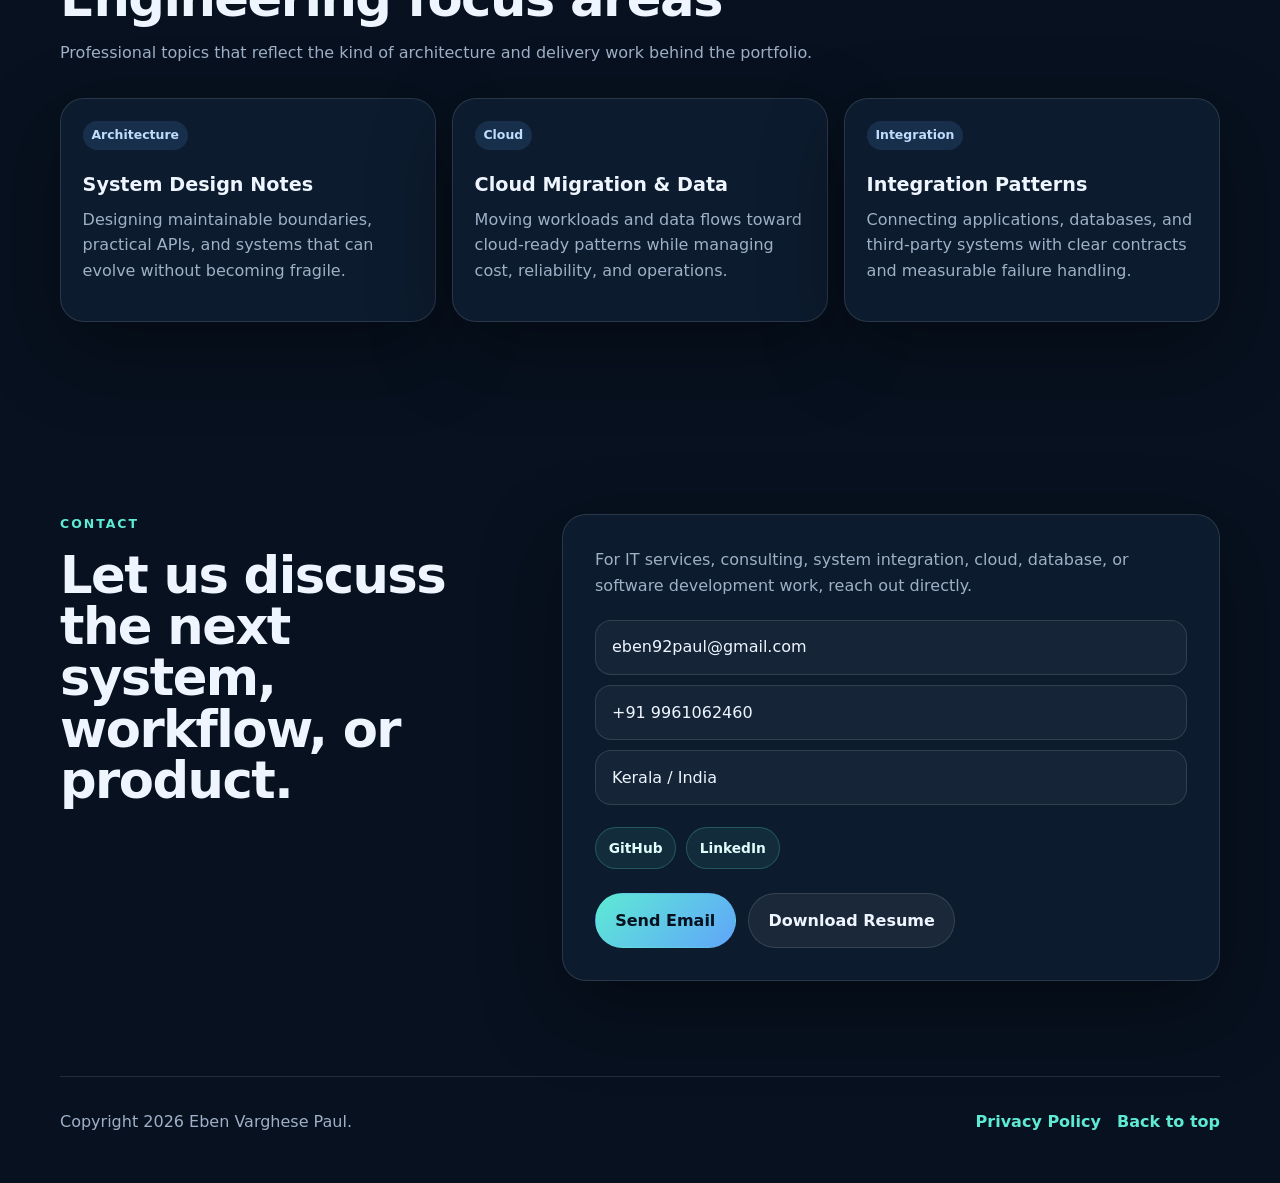
==== commit ee84d45d: "updates index" ====
--- a/index.html
+++ b/index.html
@@ -336,13 +336,12 @@
         </div>
         <div class="social-links" aria-label="Social profiles">
           <a href="https://github.com/ebenvpaul" target="_blank" rel="noopener noreferrer">GitHub</a>
-          <a href="https://linkedin.com/in/eben-varghese-paul-105b5365" target="_blank" rel="noopener noreferrer">LinkedIn</a>
+          <a href="https://www.linkedin.com/in/𝗘𝗕𝗘𝗡-𝗩𝗔𝗥𝗚𝗛𝗘𝗦𝗘-𝗣𝗔𝗨𝗟-85623214a" target="_blank" rel="noopener noreferrer">LinkedIn</a>
         </div>
         <div class="contact-actions">
           <a class="button primary" href="mailto:eben92paul@gmail.com?subject=Project%20Discussion%20-%20Portfolio%20Website">Send Email</a>
           <a class="button ghost" href="docs/Resume.pdf" target="_blank" rel="noopener noreferrer">Download Resume</a>
         </div>
-        <p class="contact-note">A production contact form can be connected later with a static form provider such as Web3Forms or Formspree when an access key is available.</p>
       </div>
     </section>
   </main>
